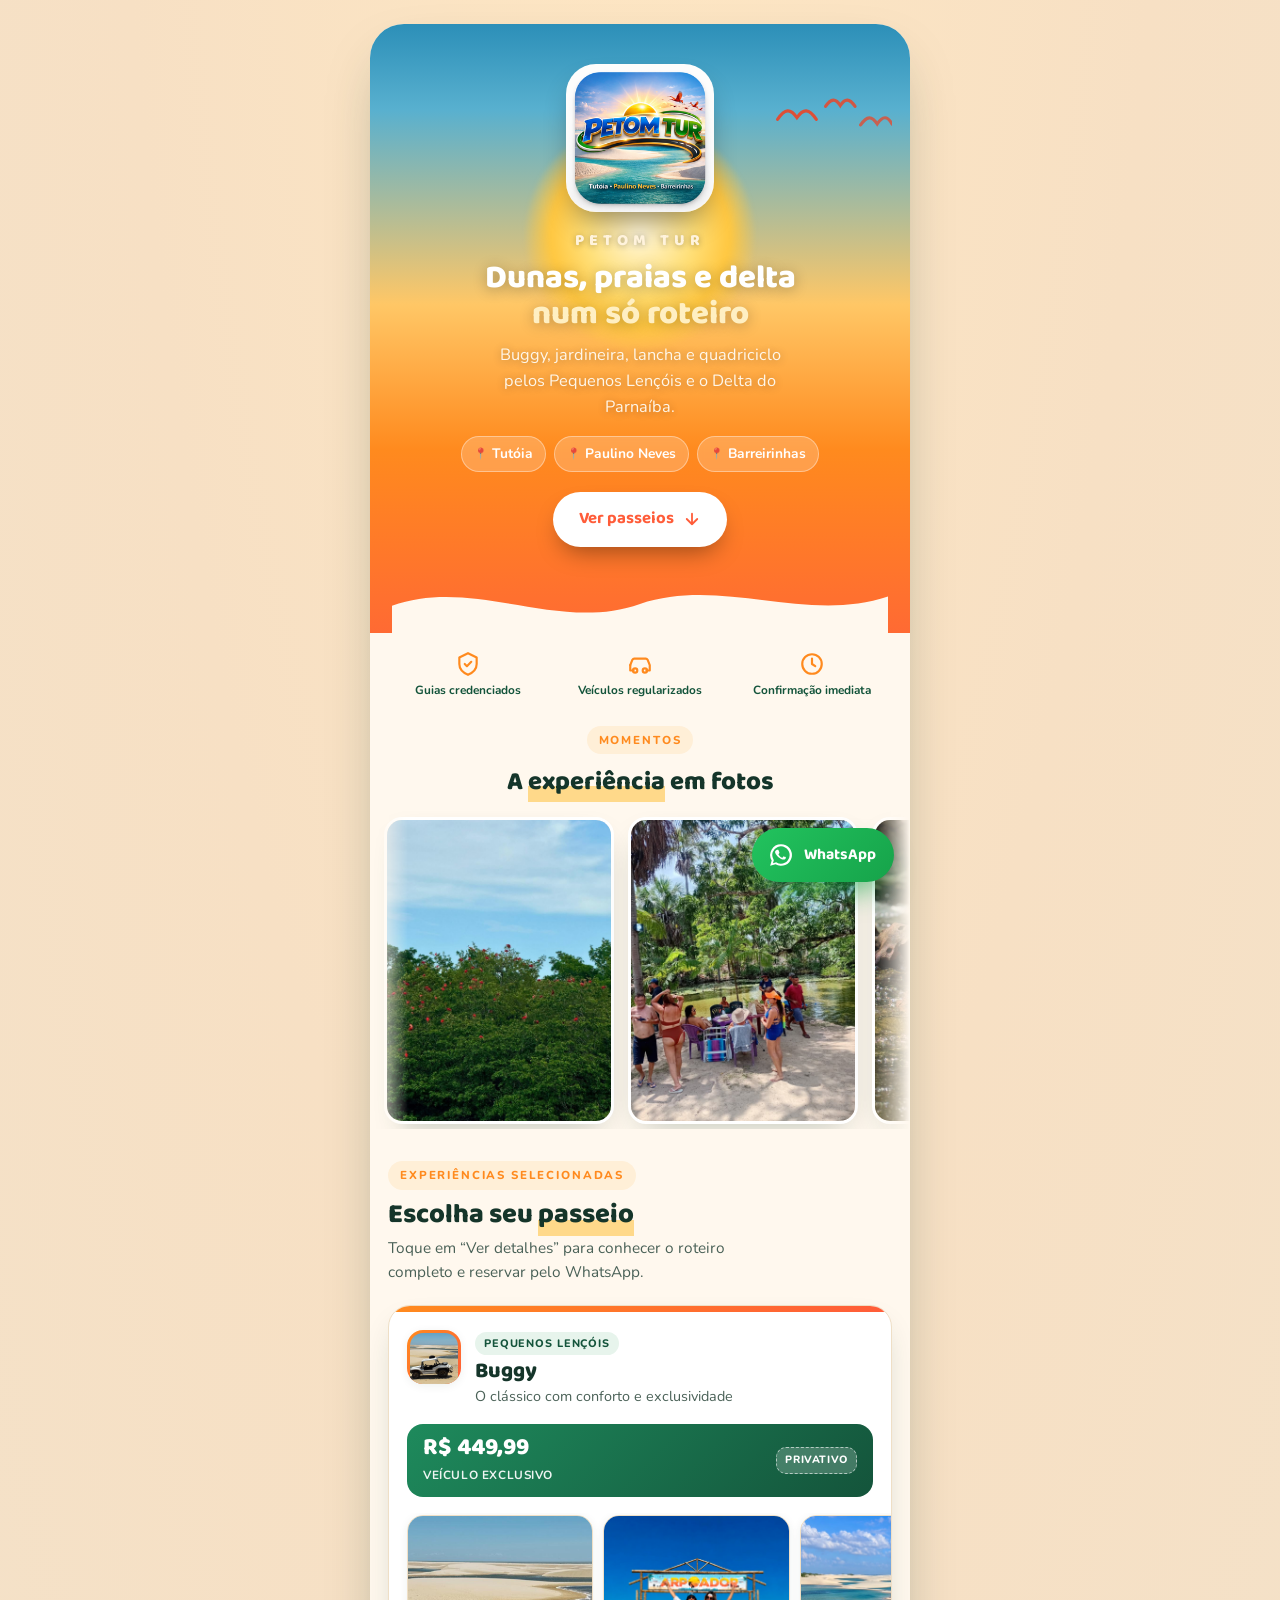
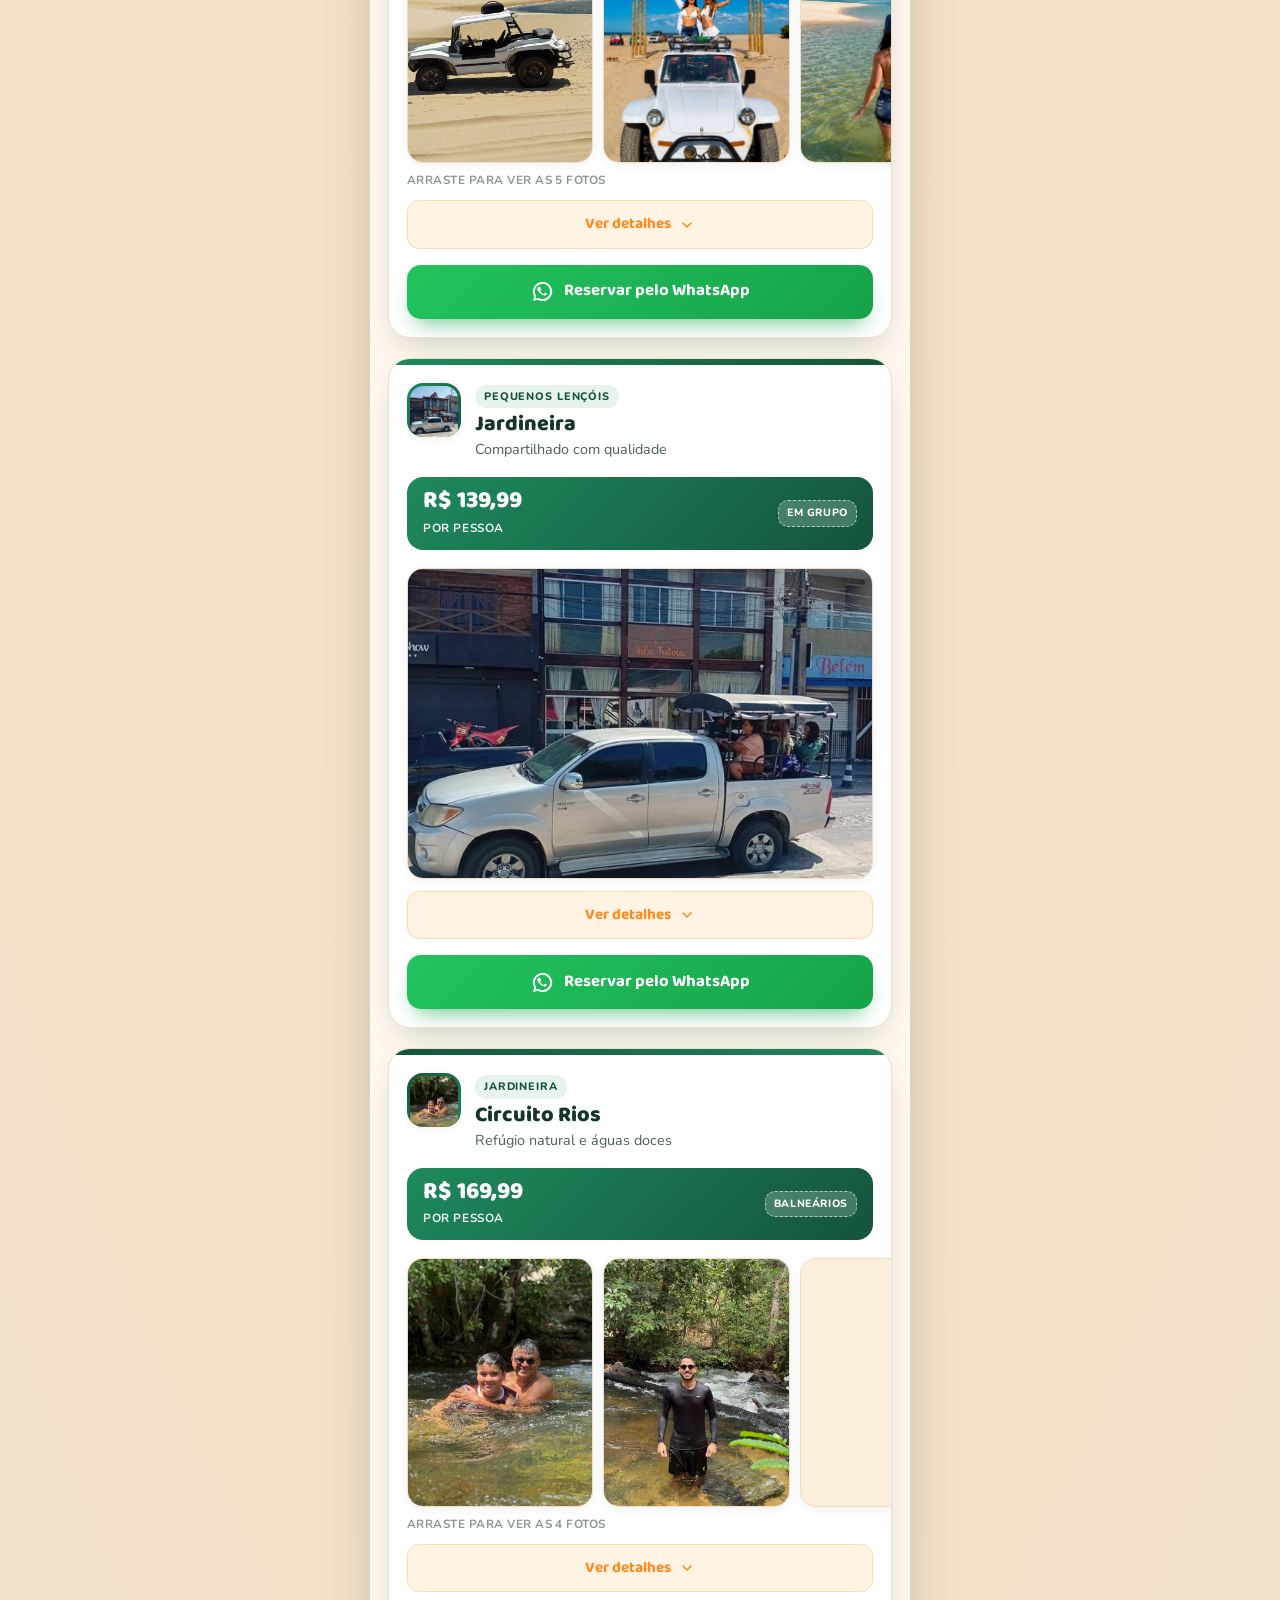
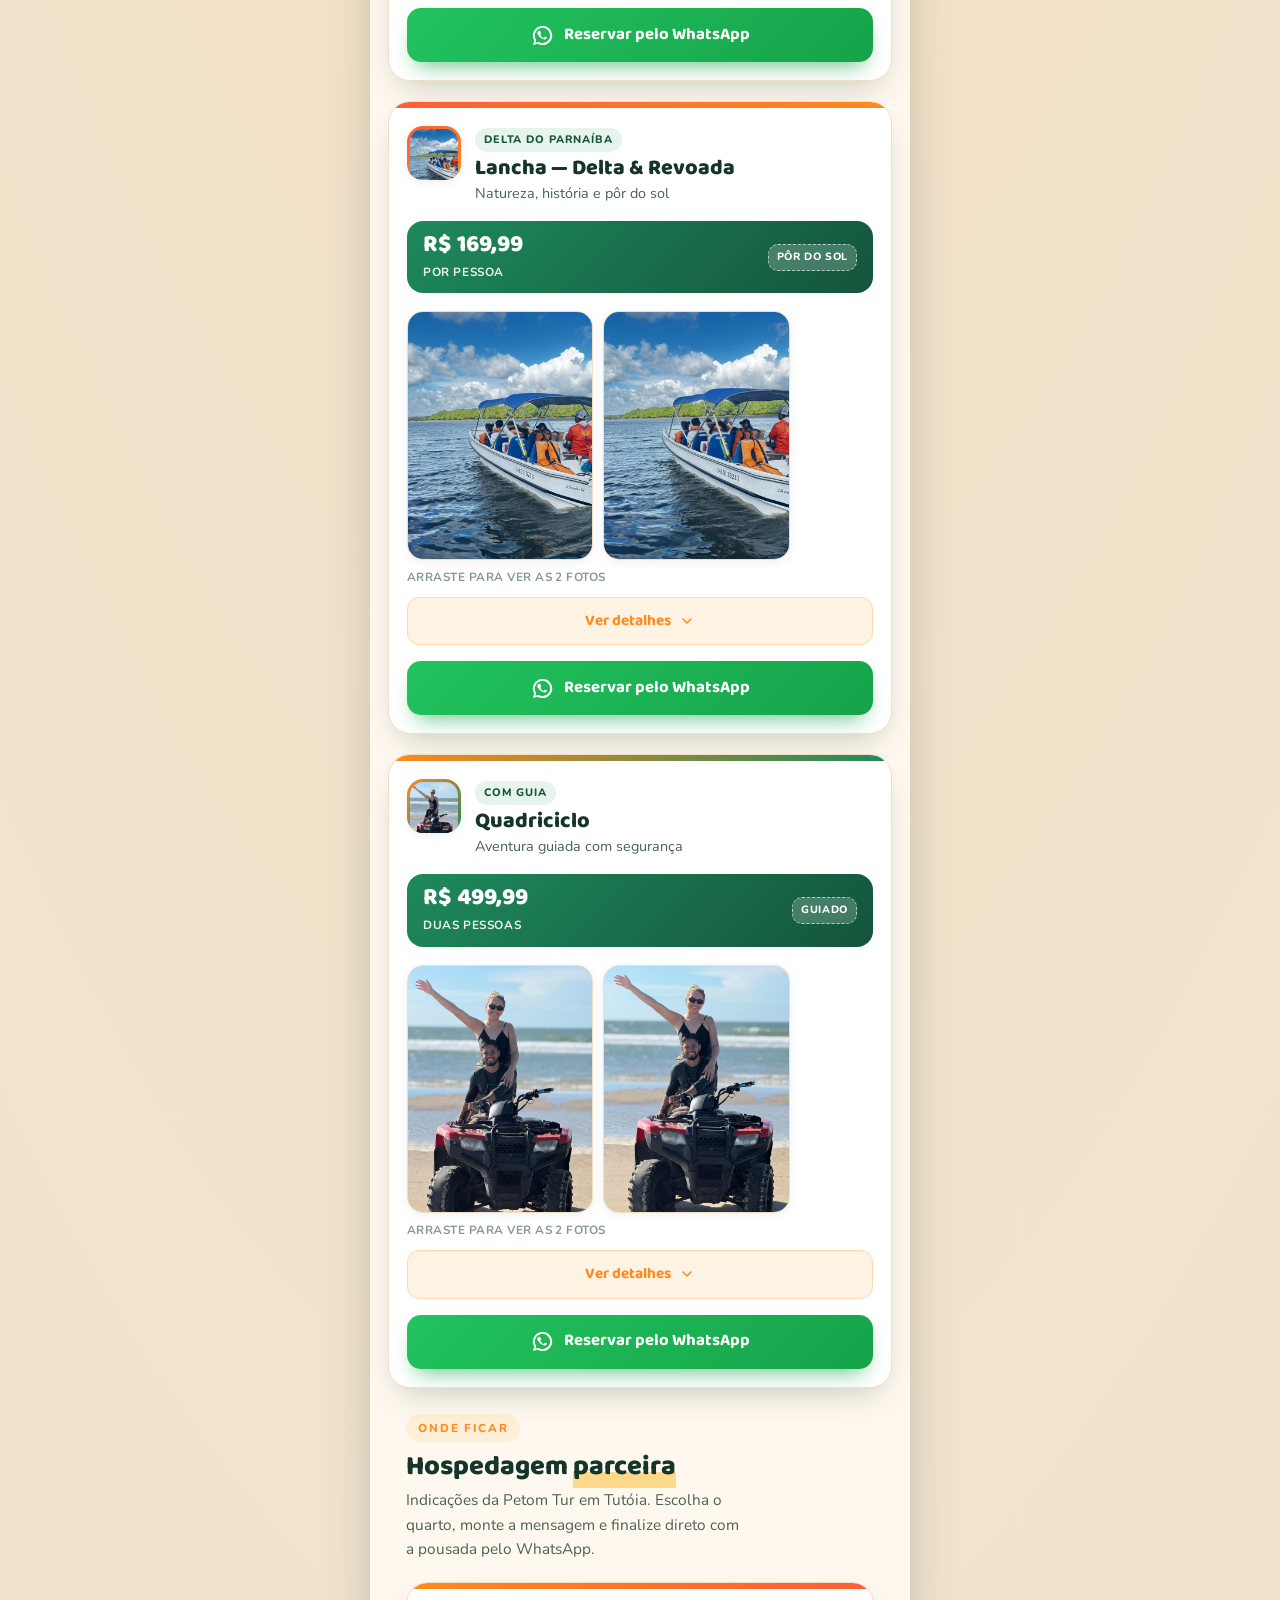
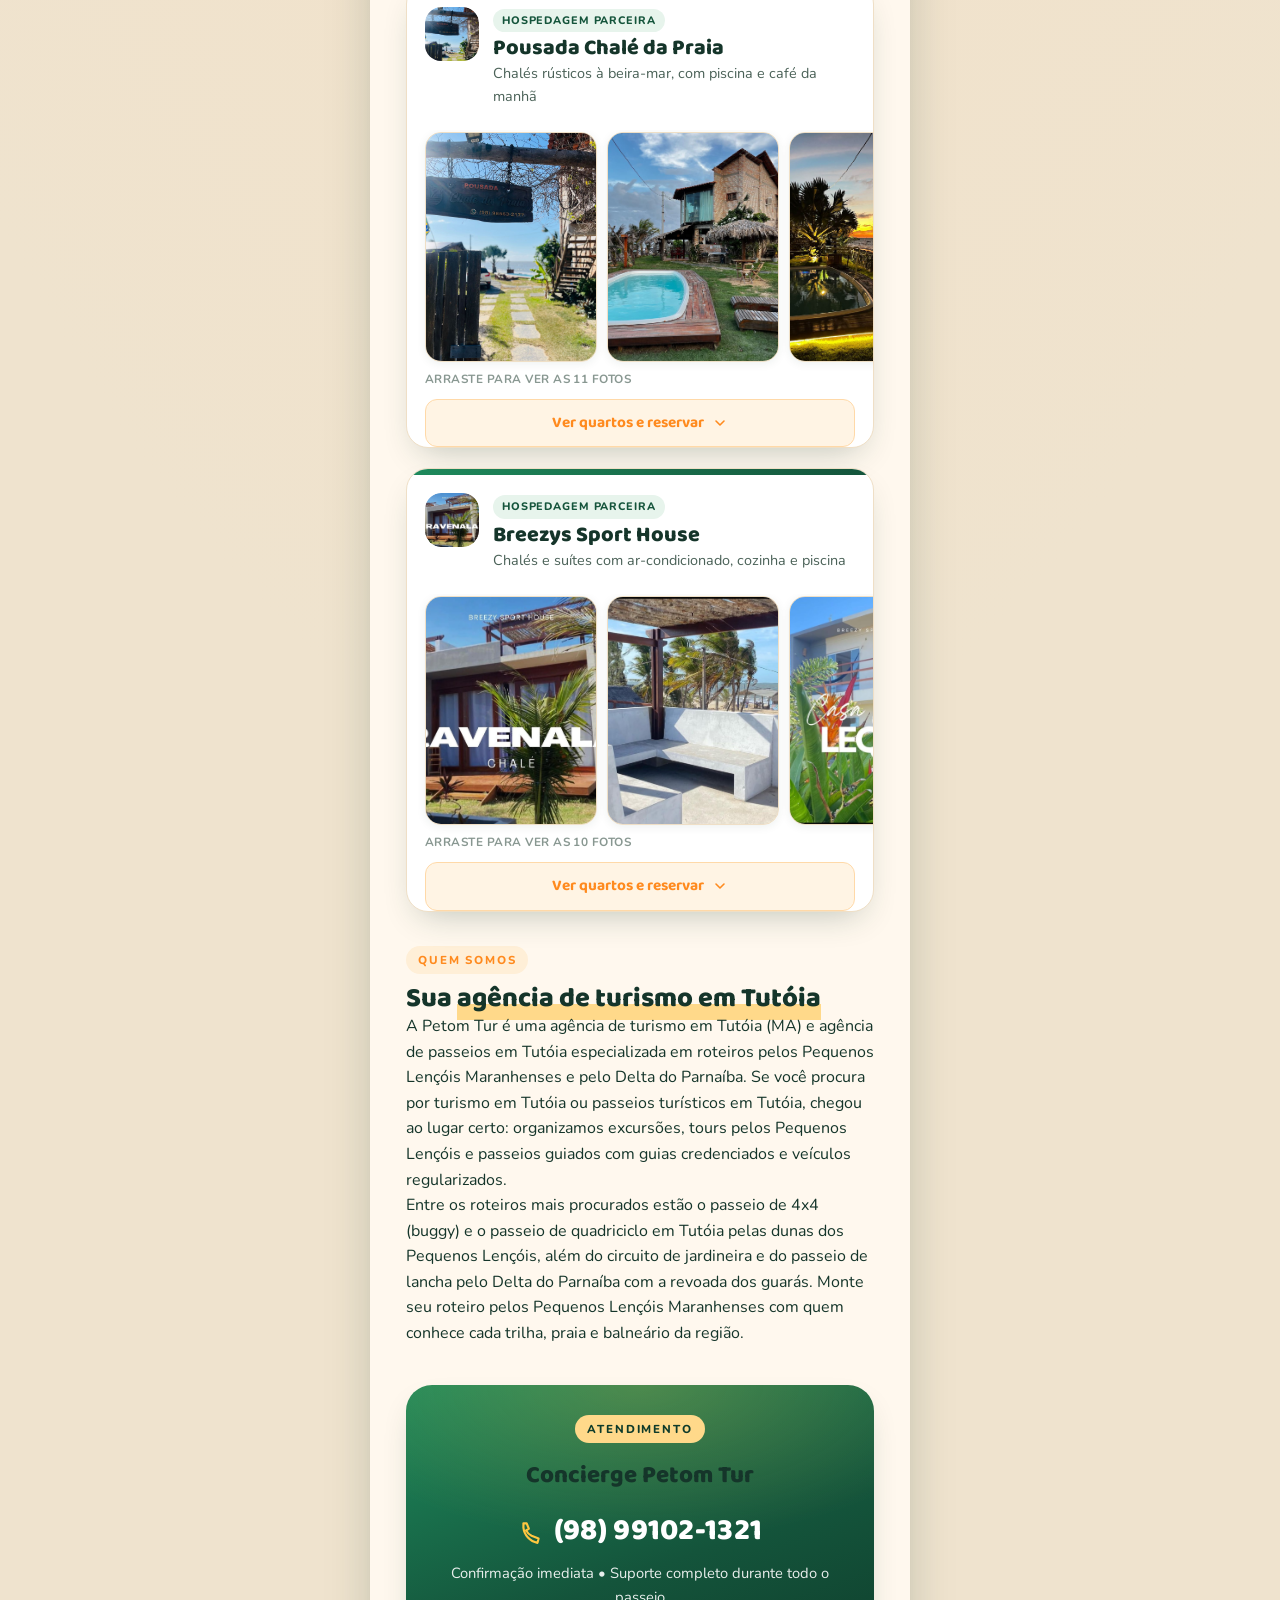
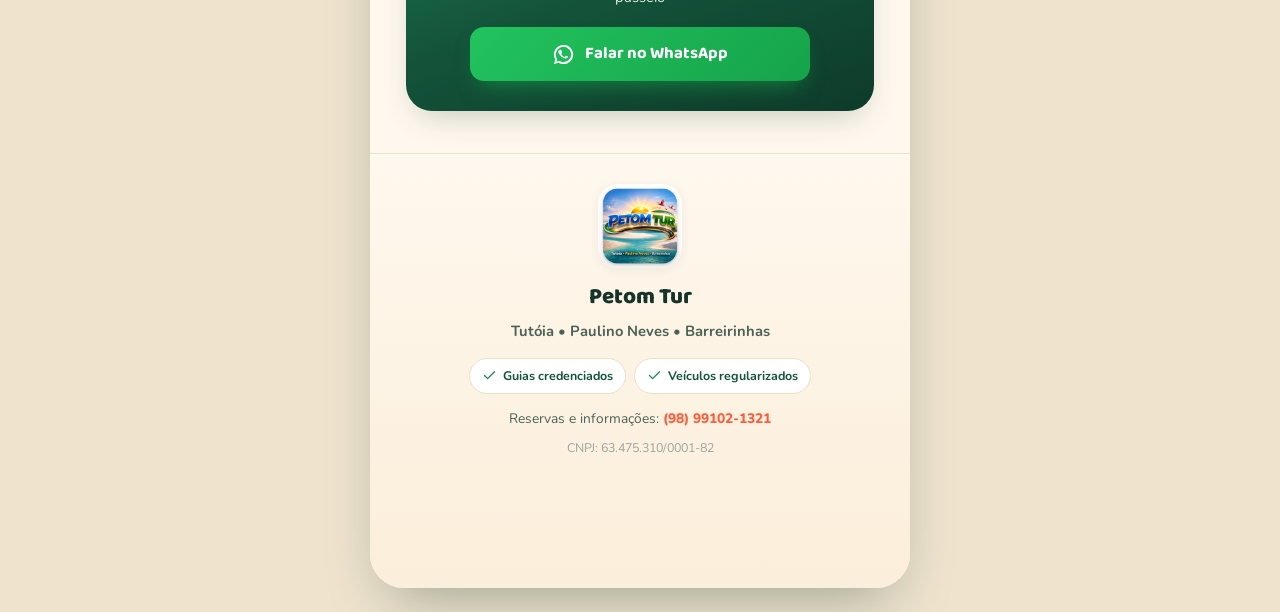
==== index.html @ b1797872 "Add files via upload" ====
<!DOCTYPE html>
<html lang="pt-BR">

<head>
    <meta charset="UTF-8">
    <meta name="viewport" content="width=device-width, initial-scale=1, viewport-fit=cover">
    <title>Petom Tur — Agência de Passeios em Tutóia MA | Pequenos Lençóis Maranhenses</title>
    <meta name="description" content="Agência de turismo em Tutóia MA: passeios e excursões de buggy (4x4), quadriciclo, jardineira e lancha pelos Pequenos Lençóis Maranhenses e Delta do Parnaíba. Guias credenciados. Reserve pelo WhatsApp.">
    <meta name="keywords" content="Passeios em Tutóia, Passeio em Tutóia MA, Turismo em Tutóia, Passeios Pequenos Lençóis, Pequenos Lençóis Maranhenses, Passeio Pequenos Lençóis Maranhenses, Tour Pequenos Lençóis, Agência de turismo Tutóia, Agência de passeios Tutóia, Passeios turísticos Tutóia, Excursão em Tutóia, Turismo nos Pequenos Lençóis, Roteiro Pequenos Lençóis, Passeio de 4x4 Tutóia, Passeio de quadriciclo Tutóia">
    <meta name="theme-color" content="#FF8A1E">
    <link rel="canonical" href="https://predrotom.vercel.app/">

    <!-- Open Graph -->
    <meta property="og:title" content="Petom Tur — Passeios e Turismo em Tutóia, Pequenos Lençóis & Delta">
    <meta property="og:description" content="Agência de passeios em Tutóia: buggy, jardineira, lancha e quadriciclo com guias credenciados. Reserve pelo WhatsApp.">
    <meta property="og:type" content="website">
    <meta property="og:url" content="https://predrotom.vercel.app/">
    <meta property="og:locale" content="pt_BR">
    <meta property="og:image" content="https://predrotom.vercel.app/petom-logo.png">
    <meta property="og:image:width" content="256">
    <meta property="og:image:height" content="256">
    <meta property="og:image:alt" content="Logotipo da Petom Tur">
    <meta property="og:site_name" content="Petom Tur">

    <!-- Twitter Card -->
    <meta name="twitter:card" content="summary">
    <meta name="twitter:title" content="Petom Tur — Passeios e Turismo em Tutóia, Pequenos Lençóis & Delta">
    <meta name="twitter:description" content="Agência de passeios em Tutóia: buggy, jardineira, lancha e quadriciclo com guias credenciados. Reserve pelo WhatsApp.">
    <meta name="twitter:image" content="https://predrotom.vercel.app/petom-logo.png">

    <link rel="icon" type="image/png" href="petom-logo.png">
    <link rel="preconnect" href="https://fonts.googleapis.com">
    <link rel="preconnect" href="https://fonts.gstatic.com" crossorigin>
    <link href="https://fonts.googleapis.com/css2?family=Baloo+2:wght@600;700;800&family=Nunito:wght@400;600;700;800&display=swap" rel="stylesheet">
    <link rel="stylesheet" href="style.css">

    <!-- SEO: dados estruturados (schema.org) -->
    <script type="application/ld+json">
    {
      "@context": "https://schema.org",
      "@type": "TravelAgency",
      "name": "Petom Tur",
      "alternateName": "Petom Tur — Agência de Turismo em Tutóia",
      "description": "Agência de turismo e passeios em Tutóia (MA), especializada em excursões e tours pelos Pequenos Lençóis Maranhenses e pelo Delta do Parnaíba: buggy (4x4), quadriciclo, jardineira e lancha.",
      "url": "https://predrotom.vercel.app/",
      "image": "https://predrotom.vercel.app/petom-logo.png",
      "telephone": "+5598991021321",
      "priceRange": "R$139,99 - R$499,99",
      "address": {
        "@type": "PostalAddress",
        "addressLocality": "Tutóia",
        "addressRegion": "MA",
        "addressCountry": "BR"
      },
      "areaServed": [
        "Tutóia",
        "Paulino Neves",
        "Barreirinhas",
        "Pequenos Lençóis Maranhenses",
        "Delta do Parnaíba"
      ],
      "makesOffer": [
        { "@type": "Offer", "name": "Passeio de Buggy (4x4) — Pequenos Lençóis", "price": "449.99", "priceCurrency": "BRL" },
        { "@type": "Offer", "name": "Passeio de Jardineira — Pequenos Lençóis", "price": "139.99", "priceCurrency": "BRL" },
        { "@type": "Offer", "name": "Circuito Rios", "price": "169.99", "priceCurrency": "BRL" },
        { "@type": "Offer", "name": "Passeio de Lancha — Delta & Revoada", "price": "169.99", "priceCurrency": "BRL" },
        { "@type": "Offer", "name": "Passeio de Quadriciclo", "price": "499.99", "priceCurrency": "BRL" }
      ]
    }
    </script>
</head>

<body>
    <div class="wrap">

        <!-- ============ HERO ============ -->
        <header class="hero">
            <div class="hero__sun" aria-hidden="true"></div>

            <!-- guarás (íbis vermelho) -->
            <svg class="hero__birds" viewBox="0 0 130 60" fill="none" stroke="#E8472B" stroke-width="3.4" stroke-linecap="round" aria-hidden="true">
      <path d="M6 34c8-12 14-12 21-2 7-10 13-10 21 2"/>
      <path d="M58 20c6-9 11-9 16-1 5-8 10-8 16 1" opacity=".92"/>
      <path d="M96 40c7-10 12-10 18-1 6-9 11-9 16 0" opacity=".82"/>
    </svg>

            <div class="hero__inner">
                <img class="logo" src="petom-logo.png" width="148" height="148" alt="Logotipo da Petom Tur com sol, dunas e lagoa dos Lençóis Maranhenses">
                <p class="hero__brand">Petom Tur</p>
                <h1>Dunas, praias e delta<br><span class="accent">num só roteiro</span></h1>
                <p class="hero__lead">Buggy, jardineira, lancha e quadriciclo pelos Pequenos Lençóis e o Delta do Parnaíba.</p>

                <p class="regions">
                    <span>Tutóia</span>
                    <span>Paulino Neves</span>
                    <span>Barreirinhas</span>
                </p>

                <a class="hero__cta" href="#passeios">
        Ver passeios
        <svg viewBox="0 0 24 24" fill="none" stroke="currentColor" stroke-width="2.4" stroke-linecap="round" stroke-linejoin="round" aria-hidden="true"><path d="M12 5v14M5 12l7 7 7-7"/></svg>
      </a>
            </div>

            <!-- silhueta de duna -->
            <svg class="hero__dune" viewBox="0 0 540 70" preserveAspectRatio="none" aria-hidden="true">
      <path d="M0 70 V40 C90 8 180 70 270 38 C360 8 450 60 540 30 V70 Z" fill="#FFF8EE"/>
    </svg>
        </header>

        <!-- ============ FAIXA DE CONFIANÇA ============ -->
        <section class="trust" aria-label="Diferenciais">
            <div class="trust__item">
                <svg viewBox="0 0 24 24" fill="none" stroke="currentColor" stroke-width="2" stroke-linecap="round" stroke-linejoin="round" aria-hidden="true"><path d="M12 2l8 4v6c0 5-3.5 8-8 10-4.5-2-8-5-8-10V6z"/><path d="M9 12l2 2 4-4"/></svg> Guias
                credenciados
            </div>
            <div class="trust__item">
                <svg viewBox="0 0 24 24" fill="none" stroke="currentColor" stroke-width="2" stroke-linecap="round" stroke-linejoin="round" aria-hidden="true"><path d="M3 13l2-5a2 2 0 0 1 2-1h10a2 2 0 0 1 2 1l2 5v5h-3"/><path d="M6 18H3v-5"/><circle cx="7.5" cy="18" r="2"/><circle cx="16.5" cy="18" r="2"/></svg>                Veículos regularizados
            </div>
            <div class="trust__item">
                <svg viewBox="0 0 24 24" fill="none" stroke="currentColor" stroke-width="2" stroke-linecap="round" stroke-linejoin="round" aria-hidden="true"><circle cx="12" cy="12" r="9"/><path d="M12 7v5l3 2"/></svg> Confirmação imediata
            </div>
        </section>

        <!-- ============ GALERIA / CARROSSEL ============ -->
        <section class="gallery" aria-label="Galeria de fotos dos passeios">
            <div class="gallery__head">
                <span class="eyebrow">Momentos </span>
                <h2>A <span class="u">experiência</span> em fotos</h2>
            </div>

            <div class="carousel" role="region" aria-label="Fotos dos passeios">
                <ul class="carousel__track">
                    <!-- ===== conjunto 1 ===== -->
                    <li class="carousel__item"><img src="fotos/IMG_0248.jpg" alt="Grupo se banhando em balneário de águas cristalinas" loading="lazy" decoding="async"></li>
                    <li class="carousel__item"><img src="fotos/IMG_0356.jpg" alt="Visitante em rio de correnteza na mata" loading="lazy" decoding="async"></li>
                    <li class="carousel__item"><img src="fotos/IMG_0358.jpg" alt="Paisagem de rio nos passeios da Petom Tur" loading="lazy" decoding="async"></li>
                    <li class="carousel__item"><img src="fotos/IMG_0360.jpg" alt="Casal relaxando nas águas da lagoa" loading="lazy" decoding="async"></li>
                    <li class="carousel__item"><img src="fotos/IMG_0366.jpg" alt="Natureza da região de Tutóia e Lençóis" loading="lazy" decoding="async"></li>
                    <li class="carousel__item"><img src="fotos/IMG_0370.jpg" alt="Cenário natural durante o passeio" loading="lazy" decoding="async"></li>
                    <li class="carousel__item"><img src="fotos/IMG_0372.jpg" alt="Vista do roteiro pelo Delta e dunas" loading="lazy" decoding="async"></li>
                    <li class="carousel__item"><img src="fotos/IMG_0774.jpg" alt="Buggy 4x4 nas dunas durante passeio da Petom Tur em Tutóia" loading="lazy" decoding="async"></li>
                    <li class="carousel__item"><img src="fotos/buggy-02.jpg" alt="Visitantes em pé sobre o buggy no pórtico da Vila do Arpoador" loading="lazy" decoding="async"></li>
                    <li class="carousel__item"><img src="fotos/buggy-03.jpg" alt="Visitante sentada sobre o teto do buggy às margens de uma lagoa cristalina" loading="lazy" decoding="async"></li>
                    <li class="carousel__item"><img src="fotos/buggy-04.jpg" alt="Visitante nas dunas dos Pequenos Lençóis durante o passeio de buggy" loading="lazy" decoding="async"></li>
                    <li class="carousel__item"><img src="fotos/buggy-05.jpg" alt="Visitante entrando nas águas cristalinas de uma lagoa entre as dunas" loading="lazy" decoding="async"></li>

                    <!-- ===== conjunto 2 (cópia para rolagem infinita) ===== -->
                    <li class="carousel__item" aria-hidden="true"><img src="fotos/IMG_0248.jpg" alt="" loading="lazy" decoding="async"></li>
                    <li class="carousel__item" aria-hidden="true"><img src="fotos/IMG_0356.jpg" alt="" loading="lazy" decoding="async"></li>
                    <li class="carousel__item" aria-hidden="true"><img src="fotos/IMG_0358.jpg" alt="" loading="lazy" decoding="async"></li>
                    <li class="carousel__item" aria-hidden="true"><img src="fotos/IMG_0360.jpg" alt="" loading="lazy" decoding="async"></li>
                    <li class="carousel__item" aria-hidden="true"><img src="fotos/IMG_0366.jpg" alt="" loading="lazy" decoding="async"></li>
                    <li class="carousel__item" aria-hidden="true"><img src="fotos/IMG_0370.jpg" alt="" loading="lazy" decoding="async"></li>
                    <li class="carousel__item" aria-hidden="true"><img src="fotos/IMG_0372.jpg" alt="" loading="lazy" decoding="async"></li>
                    <li class="carousel__item" aria-hidden="true"><img src="fotos/IMG_0774.jpg" alt="" loading="lazy" decoding="async"></li>
                    <li class="carousel__item" aria-hidden="true"><img src="fotos/buggy-02.jpg" alt="" loading="lazy" decoding="async"></li>
                    <li class="carousel__item" aria-hidden="true"><img src="fotos/buggy-03.jpg" alt="" loading="lazy" decoding="async"></li>
                    <li class="carousel__item" aria-hidden="true"><img src="fotos/buggy-04.jpg" alt="" loading="lazy" decoding="async"></li>
                    <li class="carousel__item" aria-hidden="true"><img src="fotos/buggy-05.jpg" alt="" loading="lazy" decoding="async"></li>
                </ul>
            </div>
        </section>

        <!-- ============ PASSEIOS ============ -->
        <main class="section" id="passeios">
            <span class="eyebrow">Experiências selecionadas</span>
            <h2>Escolha seu <span class="u">passeio</span></h2>
            <p class="section__sub">Toque em “Ver detalhes” para conhecer o roteiro completo e reservar pelo WhatsApp.</p>

            <div class="tours">

                <!-- ===== 1. BUGGY ===== -->
                <article class="tour" id="buggy">
                    <div class="tour__stripe" style="background:linear-gradient(90deg,var(--sun),var(--coral))"></div>
                    <div class="tour__top">
                        <span class="tour__icon tour__icon--photo" style="background:linear-gradient(135deg,var(--sun),var(--coral))" aria-hidden="true"><img src="fotos/buggy-01.jpg" alt="" width="112" height="112" loading="lazy" decoding="async"></span>
                        <div class="tour__head">
                            <span class="tour__tag">Pequenos Lençóis</span>
                            <h3>Buggy</h3>
                            <p class="tour__sub">O clássico com conforto e exclusividade</p>
                        </div>
                    </div>

                    <div class="tour__price">
                        <div><span class="price">R$ 449,99</span><span class="unit">veículo exclusivo</span></div>
                        <span class="stamp">Privativo</span>
                    </div>

                    <div class="tour__gal" role="group" aria-label="Fotos do passeio Buggy">
                        <figure class="shot"><img src="fotos/buggy-01.jpg" alt="Buggy branco parado no alto das dunas dos Pequenos Lençóis, com lagoas e o mar ao fundo" width="630" height="840" loading="lazy" decoding="async"></figure>
                        <figure class="shot"><img src="fotos/buggy-02.jpg" alt="Visitantes em pé sobre o buggy no pórtico da Vila do Arpoador, com outros buggys ao fundo" width="748" height="1280" loading="lazy" decoding="async"></figure>
                        <figure class="shot"><img src="fotos/buggy-03.jpg" alt="Visitante sentada sobre o teto do buggy às margens de uma lagoa cristalina" width="995" height="1280" loading="lazy" decoding="async"></figure>
                        <figure class="shot"><img src="fotos/buggy-04.jpg" alt="Visitante nas dunas dos Pequenos Lençóis com lagoas e coqueiros ao fundo" width="995" height="1280" loading="lazy" decoding="async"></figure>
                        <figure class="shot"><img src="fotos/buggy-05.jpg" alt="Visitante entrando nas águas cristalinas de uma lagoa entre as dunas" width="748" height="1280" loading="lazy" decoding="async"></figure>
                    </div>
                        <p class="gal-hint">Arraste para ver as 5 fotos</p>

                    <details class="tour__details">
                        <summary>
                            <span class="lbl-closed">Ver detalhes</span><span class="lbl-open">Ocultar detalhes</span>
                            <svg class="chev" viewBox="0 0 24 24" fill="none" stroke="currentColor" stroke-width="2.4" stroke-linecap="round" stroke-linejoin="round" aria-hidden="true"><path d="M6 9l6 6 6-6"/></svg>
                        </summary>
                        <dl class="specs">
                            <div class="spec"><span class="spec__ico"><svg viewBox="0 0 24 24" fill="none" stroke="currentColor" stroke-width="2" stroke-linecap="round" stroke-linejoin="round"><path d="M12 21s7-6.5 7-12a7 7 0 1 0-14 0c0 5.5 7 12 7 12z"/><circle cx="12" cy="9" r="2.4"/></svg></span>
                                <div><dt>Trajeto</dt>
                                    <dd>Saída privativa de Tutóia, com percurso costeiro até a Praia dos Félix e as dunas dos Pequenos Lençóis.</dd>
                                </div>
                            </div>
                            <div class="spec"><span class="spec__ico"><svg viewBox="0 0 24 24" fill="none" stroke="currentColor" stroke-width="2" stroke-linecap="round" stroke-linejoin="round"><path d="M3 7l4 13h10l4-13"/><path d="M3 7l9-4 9 4-9 4-9-4z"/></svg></span>
                                <div><dt>Paradas</dt>
                                    <dd>Dunas para fotos panorâmicas, Vila do Arpoador, Praia do Amor, coqueirais e Mirante do Maceió.</dd>
                                </div>
                            </div>
                            <div class="spec"><span class="spec__ico"><svg viewBox="0 0 24 24" fill="none" stroke="currentColor" stroke-width="2" stroke-linecap="round" stroke-linejoin="round"><circle cx="12" cy="12" r="9"/><path d="M12 7v5l3 2"/></svg></span>
                                <div><dt>Horários</dt>
                                    <dd>Manhã: 09h00–13h30 • Tarde: 14h30–18h30.</dd>
                                </div>
                            </div>
                            <div class="spec"><span class="spec__ico"><svg viewBox="0 0 24 24" fill="none" stroke="currentColor" stroke-width="2" stroke-linecap="round" stroke-linejoin="round"><path d="M5 9h14l-1 11H6z"/><path d="M9 9V6a3 3 0 0 1 6 0v3"/></svg></span>
                                <div><dt>Serviços incluídos</dt>
                                    <dd>Boombox, cooler térmico, três águas e saco de gelo.</dd>
                                </div>
                            </div>
                            <div class="spec"><span class="spec__ico"><svg viewBox="0 0 24 24" fill="none" stroke="currentColor" stroke-width="2" stroke-linecap="round" stroke-linejoin="round"><circle cx="12" cy="12" r="4"/><path d="M12 2v3M12 19v3M2 12h3M19 12h3M5 5l2 2M17 17l2 2M19 5l-2 2M7 17l-2 2"/></svg></span>
                                <div><dt>Recomendações</dt>
                                    <dd>Protetor solar, óculos, vestimenta leve e câmera.</dd>
                                </div>
                            </div>
                        </dl>
                    </details>

                    <a class="btn-wa" href="https://wa.me/5598991021321?text=Ol%C3%A1%2C%20Petom%20Tur%21%20Tenho%20interesse%20no%20passeio%20%2ABuggy%20%E2%80%93%20Pequenos%20Len%C3%A7%C3%B3is%2A%20%E2%80%94%20R%24%20449%2C99%20%28ve%C3%ADculo%20exclusivo%29.%20Pode%20me%20passar%20disponibilidade%20e%20confirmar%20minha%20reserva%3F"
                        target="_blank" rel="noopener" aria-label="Reservar o passeio de Buggy pelo WhatsApp">
                        <svg viewBox="0 0 24 24" fill="currentColor" aria-hidden="true"><path d="M12 2a10 10 0 0 0-8.6 15.1L2 22l5-1.4A10 10 0 1 0 12 2zm0 18a8 8 0 0 1-4.1-1.1l-.3-.2-3 .8.8-2.9-.2-.3A8 8 0 1 1 12 20zm4.6-5.9c-.3-.1-1.5-.7-1.7-.8s-.4-.1-.6.1-.7.8-.8 1-.3.2-.5.1a6.6 6.6 0 0 1-1.9-1.2 7.3 7.3 0 0 1-1.4-1.7c-.1-.3 0-.4.1-.5l.4-.5c.1-.2.2-.3.3-.5s0-.4 0-.5-.6-1.5-.8-2-.4-.5-.6-.5h-.5a1 1 0 0 0-.7.3A2.8 2.8 0 0 0 6.5 9c0 1.2.9 2.4 1 2.6s1.7 2.7 4.2 3.8c2.1.9 2.5.7 3 .7s1.5-.6 1.7-1.2.2-1.1.1-1.2-.3-.2-.6-.4z"/></svg>                        Reservar pelo WhatsApp
                    </a>
                </article>

                <!-- ===== 2. JARDINEIRA ===== -->
                <article class="tour" id="jardineira">
                    <div class="tour__stripe" style="background:linear-gradient(90deg,var(--green),var(--green-deep))"></div>
                    <div class="tour__top">
                        <span class="tour__icon tour__icon--photo" style="background:linear-gradient(135deg,var(--green),var(--green-deep))" aria-hidden="true"><img src="fotos/jardineira-01.jpg" alt="" width="112" height="112" loading="lazy" decoding="async"></span>
                        <div class="tour__head">
                            <span class="tour__tag">Pequenos Lençóis</span>
                            <h3>Jardineira</h3>
                            <p class="tour__sub">Compartilhado com qualidade</p>
                        </div>
                    </div>

                    <div class="tour__price">
                        <div><span class="price">R$ 139,99</span><span class="unit">por pessoa</span></div>
                        <span class="stamp">Em grupo</span>
                    </div>

                    <div class="tour__gal tour__gal--uma" role="group" aria-label="Fotos do passeio Jardineira">
                        <figure class="shot"><img src="fotos/jardineira-01.jpg" alt="Jardineira 4x4 com passageiros a bordo, saindo do centro de Tutóia" width="630" height="840" loading="lazy" decoding="async"></figure>
                    </div>

                    <details class="tour__details">
                        <summary>
                            <span class="lbl-closed">Ver detalhes</span><span class="lbl-open">Ocultar detalhes</span>
                            <svg class="chev" viewBox="0 0 24 24" fill="none" stroke="currentColor" stroke-width="2.4" stroke-linecap="round" stroke-linejoin="round" aria-hidden="true"><path d="M6 9l6 6 6-6"/></svg>
                        </summary>
                        <dl class="specs">
                            <div class="spec"><span class="spec__ico"><svg viewBox="0 0 24 24" fill="none" stroke="currentColor" stroke-width="2" stroke-linecap="round" stroke-linejoin="round"><path d="M12 21s7-6.5 7-12a7 7 0 1 0-14 0c0 5.5 7 12 7 12z"/><circle cx="12" cy="9" r="2.4"/></svg></span>
                                <div><dt>Trajeto</dt>
                                    <dd>Saída conforme formação de grupo, seguindo por praias e trilhas até os principais pontos.</dd>
                                </div>
                            </div>
                            <div class="spec"><span class="spec__ico"><svg viewBox="0 0 24 24" fill="none" stroke="currentColor" stroke-width="2" stroke-linecap="round" stroke-linejoin="round"><path d="M3 7l4 13h10l4-13"/><path d="M3 7l9-4 9 4-9 4-9-4z"/></svg></span>
                                <div><dt>Paradas</dt>
                                    <dd>Dunas, Vila do Arpoador, Praia do Amor e Mirante do Maceió.</dd>
                                </div>
                            </div>
                            <div class="spec"><span class="spec__ico"><svg viewBox="0 0 24 24" fill="none" stroke="currentColor" stroke-width="2" stroke-linecap="round" stroke-linejoin="round"><circle cx="12" cy="12" r="4"/><path d="M12 2v3M12 19v3M2 12h3M19 12h3M5 5l2 2M17 17l2 2M19 5l-2 2M7 17l-2 2"/></svg></span>
                                <div><dt>Recomendações</dt>
                                    <dd>Chegar com antecedência, levar água e protetor solar.</dd>
                                </div>
                            </div>
                        </dl>
                    </details>

                    <a class="btn-wa" href="https://wa.me/5598991021321?text=Ol%C3%A1%2C%20Petom%20Tur%21%20Tenho%20interesse%20no%20passeio%20%2AJardineira%20%E2%80%93%20Pequenos%20Len%C3%A7%C3%B3is%2A%20%E2%80%94%20R%24%20139%2C99%20%28por%20pessoa%29.%20Pode%20me%20passar%20disponibilidade%20e%20confirmar%20minha%20reserva%3F"
                        target="_blank" rel="noopener" aria-label="Reservar o passeio de Jardineira pelo WhatsApp">
                        <svg viewBox="0 0 24 24" fill="currentColor" aria-hidden="true"><path d="M12 2a10 10 0 0 0-8.6 15.1L2 22l5-1.4A10 10 0 1 0 12 2zm0 18a8 8 0 0 1-4.1-1.1l-.3-.2-3 .8.8-2.9-.2-.3A8 8 0 1 1 12 20zm4.6-5.9c-.3-.1-1.5-.7-1.7-.8s-.4-.1-.6.1-.7.8-.8 1-.3.2-.5.1a6.6 6.6 0 0 1-1.9-1.2 7.3 7.3 0 0 1-1.4-1.7c-.1-.3 0-.4.1-.5l.4-.5c.1-.2.2-.3.3-.5s0-.4 0-.5-.6-1.5-.8-2-.4-.5-.6-.5h-.5a1 1 0 0 0-.7.3A2.8 2.8 0 0 0 6.5 9c0 1.2.9 2.4 1 2.6s1.7 2.7 4.2 3.8c2.1.9 2.5.7 3 .7s1.5-.6 1.7-1.2.2-1.1.1-1.2-.3-.2-.6-.4z"/></svg>                        Reservar pelo WhatsApp
                    </a>
                </article>

                <!-- ===== 3. CIRCUITO RIOS ===== -->
                <article class="tour" id="circuito-rios">
                    <div class="tour__stripe" style="background:linear-gradient(90deg,var(--green-deep),var(--green))"></div>
                    <div class="tour__top">
                        <span class="tour__icon tour__icon--photo" style="background:linear-gradient(135deg,var(--green-deep),var(--green))" aria-hidden="true"><img src="fotos/rios-01.jpg" alt="" width="112" height="112" loading="lazy" decoding="async"></span>
                        <div class="tour__head">
                            <span class="tour__tag">Jardineira</span>
                            <h3>Circuito Rios</h3>
                            <p class="tour__sub">Refúgio natural e águas doces</p>
                        </div>
                    </div>

                    <div class="tour__price">
                        <div><span class="price">R$ 169,99</span><span class="unit">por pessoa</span></div>
                        <span class="stamp">Balneários</span>
                    </div>

                    <div class="tour__gal" role="group" aria-label="Fotos do passeio Circuito Rios">
                        <figure class="shot"><img src="fotos/rios-01.jpg" alt="Pai e filho tomando banho na correnteza de um rio de água doce" width="630" height="840" loading="lazy" decoding="async"></figure>
                        <figure class="shot"><img src="fotos/rios-02.jpg" alt="Visitante em pé nas águas rasas do rio, cercado pela mata" width="630" height="840" loading="lazy" decoding="async"></figure>
                        <figure class="shot"><img src="fotos/rios-03.jpg" alt="Casal boiando na lagoa de águas cristalinas do circuito" width="630" height="840" loading="lazy" decoding="async"></figure>
                        <figure class="shot"><img src="fotos/rios-04.jpg" alt="Visitante sentada no cesto gigante da Lagoa da Belágua" width="630" height="840" loading="lazy" decoding="async"></figure>
                    </div>
                        <p class="gal-hint">Arraste para ver as 4 fotos</p>

                    <details class="tour__details">
                        <summary>
                            <span class="lbl-closed">Ver detalhes</span><span class="lbl-open">Ocultar detalhes</span>
                            <svg class="chev" viewBox="0 0 24 24" fill="none" stroke="currentColor" stroke-width="2.4" stroke-linecap="round" stroke-linejoin="round" aria-hidden="true"><path d="M6 9l6 6 6-6"/></svg>
                        </summary>
                        <dl class="specs">
                            <div class="spec"><span class="spec__ico"><svg viewBox="0 0 24 24" fill="none" stroke="currentColor" stroke-width="2" stroke-linecap="round" stroke-linejoin="round"><path d="M12 21s7-6.5 7-12a7 7 0 1 0-14 0c0 5.5 7 12 7 12z"/><circle cx="12" cy="9" r="2.4"/></svg></span>
                                <div><dt>Trajeto</dt>
                                    <dd>Saída às 09h30, com trechos em asfalto e estrada de chão até os balneários.</dd>
                                </div>
                            </div>
                            <div class="spec"><span class="spec__ico"><svg viewBox="0 0 24 24" fill="none" stroke="currentColor" stroke-width="2" stroke-linecap="round" stroke-linejoin="round"><path d="M3 7l4 13h10l4-13"/><path d="M3 7l9-4 9 4-9 4-9-4z"/></svg></span>
                                <div><dt>Paradas</dt>
                                    <dd>Rio Santa Rosa, Balneário São Bento e Balneário Sarapó.</dd>
                                </div>
                            </div>
                            <div class="spec"><span class="spec__ico"><svg viewBox="0 0 24 24" fill="none" stroke="currentColor" stroke-width="2" stroke-linecap="round" stroke-linejoin="round"><path d="M3 12h13l-3-3M16 12l-3 3"/><path d="M19 5v14"/></svg></span>
                                <div><dt>Retorno</dt>
                                    <dd>Por volta de 14h30.</dd>
                                </div>
                            </div>
                            <div class="spec"><span class="spec__ico"><svg viewBox="0 0 24 24" fill="none" stroke="currentColor" stroke-width="2" stroke-linecap="round" stroke-linejoin="round"><circle cx="12" cy="12" r="4"/><path d="M12 2v3M12 19v3M2 12h3M19 12h3M5 5l2 2M17 17l2 2M19 5l-2 2M7 17l-2 2"/></svg></span>
                                <div><dt>Recomendações</dt>
                                    <dd>Toalha, troca de roupa, repelente. Almoço não incluso.</dd>
                                </div>
                            </div>
                        </dl>
                    </details>

                    <a class="btn-wa" href="https://wa.me/5598991021321?text=Ol%C3%A1%2C%20Petom%20Tur%21%20Tenho%20interesse%20no%20passeio%20%2ACircuito%20Rios%20%E2%80%93%20Jardineira%2A%20%E2%80%94%20R%24%20169%2C99%20%28por%20pessoa%29.%20Pode%20me%20passar%20disponibilidade%20e%20confirmar%20minha%20reserva%3F"
                        target="_blank" rel="noopener" aria-label="Reservar o Circuito Rios pelo WhatsApp">
                        <svg viewBox="0 0 24 24" fill="currentColor" aria-hidden="true"><path d="M12 2a10 10 0 0 0-8.6 15.1L2 22l5-1.4A10 10 0 1 0 12 2zm0 18a8 8 0 0 1-4.1-1.1l-.3-.2-3 .8.8-2.9-.2-.3A8 8 0 1 1 12 20zm4.6-5.9c-.3-.1-1.5-.7-1.7-.8s-.4-.1-.6.1-.7.8-.8 1-.3.2-.5.1a6.6 6.6 0 0 1-1.9-1.2 7.3 7.3 0 0 1-1.4-1.7c-.1-.3 0-.4.1-.5l.4-.5c.1-.2.2-.3.3-.5s0-.4 0-.5-.6-1.5-.8-2-.4-.5-.6-.5h-.5a1 1 0 0 0-.7.3A2.8 2.8 0 0 0 6.5 9c0 1.2.9 2.4 1 2.6s1.7 2.7 4.2 3.8c2.1.9 2.5.7 3 .7s1.5-.6 1.7-1.2.2-1.1.1-1.2-.3-.2-.6-.4z"/></svg>                        Reservar pelo WhatsApp
                    </a>
                </article>

                <!-- ===== 4. LANCHA ===== -->
                <article class="tour" id="lancha">
                    <div class="tour__stripe" style="background:linear-gradient(90deg,var(--coral),var(--sun))"></div>
                    <div class="tour__top">
                        <span class="tour__icon tour__icon--photo" style="background:linear-gradient(135deg,var(--coral),var(--sun))" aria-hidden="true"><img src="fotos/lancha-01.jpg" alt="" width="112" height="112" loading="lazy" decoding="async"></span>
                        <div class="tour__head">
                            <span class="tour__tag">Delta do Parnaíba</span>
                            <h3>Lancha — Delta &amp; Revoada</h3>
                            <p class="tour__sub">Natureza, história e pôr do sol</p>
                        </div>
                    </div>

                    <div class="tour__price">
                        <div><span class="price">R$ 169,99</span><span class="unit">por pessoa</span></div>
                        <span class="stamp">Pôr do sol</span>
                    </div>

                    <div class="tour__gal" role="group" aria-label="Fotos do passeio Lancha — Delta e Revoada">
                        <figure class="shot"><img src="fotos/lancha-01.jpg" alt="Lancha com toldo azul navegando pelos igarapés do Delta do Parnaíba" width="630" height="840" loading="lazy" decoding="async"></figure>
                        <figure class="shot"><img src="fotos/lancha-02.jpg" alt="Grupo a bordo da lancha durante o passeio de revoada dos guarás" width="630" height="840" loading="lazy" decoding="async"></figure>
                    </div>
                        <p class="gal-hint">Arraste para ver as 2 fotos</p>

                    <details class="tour__details">
                        <summary>
                            <span class="lbl-closed">Ver detalhes</span><span class="lbl-open">Ocultar detalhes</span>
                            <svg class="chev" viewBox="0 0 24 24" fill="none" stroke="currentColor" stroke-width="2.4" stroke-linecap="round" stroke-linejoin="round" aria-hidden="true"><path d="M6 9l6 6 6-6"/></svg>
                        </summary>
                        <dl class="specs">
                            <div class="spec"><span class="spec__ico"><svg viewBox="0 0 24 24" fill="none" stroke="currentColor" stroke-width="2" stroke-linecap="round" stroke-linejoin="round"><path d="M12 21s7-6.5 7-12a7 7 0 1 0-14 0c0 5.5 7 12 7 12z"/><circle cx="12" cy="9" r="2.4"/></svg></span>
                                <div><dt>Trajeto</dt>
                                    <dd>Embarque às 14h no píer de Tutóia e navegação pelos canais do Delta.</dd>
                                </div>
                            </div>
                            <div class="spec"><span class="spec__ico"><svg viewBox="0 0 24 24" fill="none" stroke="currentColor" stroke-width="2" stroke-linecap="round" stroke-linejoin="round"><path d="M3 7l4 13h10l4-13"/><path d="M3 7l9-4 9 4-9 4-9-4z"/></svg></span>
                                <div><dt>Paradas</dt>
                                    <dd>Navio Aline Ramos, Praia/Baía da Melancia, igarapés, cemitério de navios e Ilha da Caeira.</dd>
                                </div>
                            </div>
                            <div class="spec"><span class="spec__ico"><svg viewBox="0 0 24 24" fill="none" stroke="currentColor" stroke-width="2" stroke-linecap="round" stroke-linejoin="round"><path d="M3 12h13l-3-3M16 12l-3 3"/><path d="M19 5v14"/></svg></span>
                                <div><dt>Retorno</dt>
                                    <dd>Aproximadamente às 18h30, com traslado incluso.</dd>
                                </div>
                            </div>
                            <div class="spec"><span class="spec__ico"><svg viewBox="0 0 24 24" fill="none" stroke="currentColor" stroke-width="2" stroke-linecap="round" stroke-linejoin="round"><circle cx="12" cy="12" r="4"/><path d="M12 2v3M12 19v3M2 12h3M19 12h3M5 5l2 2M17 17l2 2M19 5l-2 2M7 17l-2 2"/></svg></span>
                                <div><dt>Recomendações</dt>
                                    <dd>Capa para celular, protetor solar. A revoada depende de condições naturais.</dd>
                                </div>
                            </div>
                        </dl>
                    </details>

                    <a class="btn-wa" href="https://wa.me/5598991021321?text=Ol%C3%A1%2C%20Petom%20Tur%21%20Tenho%20interesse%20no%20passeio%20%2ALancha%20%E2%80%93%20Delta%20%26%20Revoada%2A%20%E2%80%94%20R%24%20169%2C99%20%28por%20pessoa%29.%20Pode%20me%20passar%20disponibilidade%20e%20confirmar%20minha%20reserva%3F"
                        target="_blank" rel="noopener" aria-label="Reservar o passeio de Lancha pelo WhatsApp">
                        <svg viewBox="0 0 24 24" fill="currentColor" aria-hidden="true"><path d="M12 2a10 10 0 0 0-8.6 15.1L2 22l5-1.4A10 10 0 1 0 12 2zm0 18a8 8 0 0 1-4.1-1.1l-.3-.2-3 .8.8-2.9-.2-.3A8 8 0 1 1 12 20zm4.6-5.9c-.3-.1-1.5-.7-1.7-.8s-.4-.1-.6.1-.7.8-.8 1-.3.2-.5.1a6.6 6.6 0 0 1-1.9-1.2 7.3 7.3 0 0 1-1.4-1.7c-.1-.3 0-.4.1-.5l.4-.5c.1-.2.2-.3.3-.5s0-.4 0-.5-.6-1.5-.8-2-.4-.5-.6-.5h-.5a1 1 0 0 0-.7.3A2.8 2.8 0 0 0 6.5 9c0 1.2.9 2.4 1 2.6s1.7 2.7 4.2 3.8c2.1.9 2.5.7 3 .7s1.5-.6 1.7-1.2.2-1.1.1-1.2-.3-.2-.6-.4z"/></svg>                        Reservar pelo WhatsApp
                    </a>
                </article>

                <!-- ===== 5. QUADRICICLO ===== -->
                <article class="tour" id="quadriciclo">
                    <div class="tour__stripe" style="background:linear-gradient(90deg,var(--sun),var(--green))"></div>
                    <div class="tour__top">
                        <span class="tour__icon tour__icon--photo" style="background:linear-gradient(135deg,var(--sun),var(--green))" aria-hidden="true"><img src="fotos/quadriciclo-01.jpg" alt="" width="112" height="112" loading="lazy" decoding="async"></span>
                        <div class="tour__head">
                            <span class="tour__tag">Com guia</span>
                            <h3>Quadriciclo</h3>
                            <p class="tour__sub">Aventura guiada com segurança</p>
                        </div>
                    </div>

                    <div class="tour__price">
                        <div><span class="price">R$ 499,99</span><span class="unit">duas pessoas</span></div>
                        <span class="stamp">Guiado</span>
                    </div>

                    <div class="tour__gal" role="group" aria-label="Fotos do passeio Quadriciclo">
                        <figure class="shot"><img src="fotos/quadriciclo-01.jpg" alt="Casal sorrindo sobre o quadriciclo na beira do mar" width="630" height="840" loading="lazy" decoding="async"></figure>
                        <figure class="shot"><img src="fotos/quadriciclo-02.jpg" alt="Passeio de quadriciclo pela faixa de areia batida da praia" width="630" height="840" loading="lazy" decoding="async"></figure>
                    </div>
                        <p class="gal-hint">Arraste para ver as 2 fotos</p>

                    <details class="tour__details">
                        <summary>
                            <span class="lbl-closed">Ver detalhes</span><span class="lbl-open">Ocultar detalhes</span>
                            <svg class="chev" viewBox="0 0 24 24" fill="none" stroke="currentColor" stroke-width="2.4" stroke-linecap="round" stroke-linejoin="round" aria-hidden="true"><path d="M6 9l6 6 6-6"/></svg>
                        </summary>
                        <dl class="specs">
                            <div class="spec"><span class="spec__ico"><svg viewBox="0 0 24 24" fill="none" stroke="currentColor" stroke-width="2" stroke-linecap="round" stroke-linejoin="round"><path d="M12 21s7-6.5 7-12a7 7 0 1 0-14 0c0 5.5 7 12 7 12z"/><circle cx="12" cy="9" r="2.4"/></svg></span>
                                <div><dt>Trajeto</dt>
                                    <dd>Saída acompanhada por guia especializado, com percurso ajustado às condições do dia.</dd>
                                </div>
                            </div>
                            <div class="spec"><span class="spec__ico"><svg viewBox="0 0 24 24" fill="none" stroke="currentColor" stroke-width="2" stroke-linecap="round" stroke-linejoin="round"><path d="M3 7l4 13h10l4-13"/><path d="M3 7l9-4 9 4-9 4-9-4z"/></svg></span>
                                <div><dt>Paradas</dt>
                                    <dd>Pontos panorâmicos e dunas.</dd>
                                </div>
                            </div>
                            <div class="spec"><span class="spec__ico"><svg viewBox="0 0 24 24" fill="none" stroke="currentColor" stroke-width="2" stroke-linecap="round" stroke-linejoin="round"><circle cx="12" cy="12" r="4"/><path d="M12 2v3M12 19v3M2 12h3M19 12h3M5 5l2 2M17 17l2 2M19 5l-2 2M7 17l-2 2"/></svg></span>
                                <div><dt>Recomendações</dt>
                                    <dd>Óculos, protetor solar e seguir as orientações do guia.</dd>
                                </div>
                            </div>
                        </dl>
                    </details>

                    <a class="btn-wa" href="https://wa.me/5598991021321?text=Ol%C3%A1%2C%20Petom%20Tur%21%20Tenho%20interesse%20no%20passeio%20%2AQuadriciclo%20%E2%80%93%20Com%20guia%2A%20%E2%80%94%20R%24%20499%2C99%20%28duas%20pessoas%29.%20Pode%20me%20passar%20disponibilidade%20e%20confirmar%20minha%20reserva%3F"
                        target="_blank" rel="noopener" aria-label="Reservar o passeio de Quadriciclo pelo WhatsApp">
                        <svg viewBox="0 0 24 24" fill="currentColor" aria-hidden="true"><path d="M12 2a10 10 0 0 0-8.6 15.1L2 22l5-1.4A10 10 0 1 0 12 2zm0 18a8 8 0 0 1-4.1-1.1l-.3-.2-3 .8.8-2.9-.2-.3A8 8 0 1 1 12 20zm4.6-5.9c-.3-.1-1.5-.7-1.7-.8s-.4-.1-.6.1-.7.8-.8 1-.3.2-.5.1a6.6 6.6 0 0 1-1.9-1.2 7.3 7.3 0 0 1-1.4-1.7c-.1-.3 0-.4.1-.5l.4-.5c.1-.2.2-.3.3-.5s0-.4 0-.5-.6-1.5-.8-2-.4-.5-.6-.5h-.5a1 1 0 0 0-.7.3A2.8 2.8 0 0 0 6.5 9c0 1.2.9 2.4 1 2.6s1.7 2.7 4.2 3.8c2.1.9 2.5.7 3 .7s1.5-.6 1.7-1.2.2-1.1.1-1.2-.3-.2-.6-.4z"/></svg>                        Reservar pelo WhatsApp
                    </a>
                </article>

            </div>
            <!-- /tours -->

            <!-- ============ ONDE FICAR / HOSPEDAGEM PARCEIRA ============ -->
            <section class="section" id="hospedagem" aria-label="Onde ficar em Tutóia">
                <span class="eyebrow">Onde ficar</span>
                <h2>Hospedagem <span class="u">parceira</span></h2>
                <p class="section__sub">Indicações da Petom Tur em Tutóia. Escolha o quarto, monte a mensagem e finalize direto com a pousada pelo WhatsApp.</p>

                <div class="tours">

                    <!-- ===== HOSPEDAGEM 1: CHALÉ DA PRAIA ===== -->
                    <article class="tour" id="chale-da-praia">
                        <div class="tour__stripe" style="background:linear-gradient(90deg,var(--sun),var(--coral))"></div>
                        <div class="tour__top">
                            <span class="tour__icon tour__icon--photo tour__icon--plain" aria-hidden="true"><img src="fotos/hospedagem/chale-da-praia-01.jpg" alt="" width="112" height="112" loading="lazy" decoding="async"></span>
                            <div class="tour__head">
                                <span class="tour__tag">Hospedagem parceira</span>
                                <h3>Pousada Chalé da Praia</h3>
                                <p class="tour__sub">Chalés rústicos à beira-mar, com piscina e café da manhã</p>
                            </div>
                        </div>

                        <div class="tour__gal" role="group" aria-label="Fotos da Pousada Chalé da Praia">
                            <figure class="shot"><img src="fotos/hospedagem/chale-da-praia-01.jpg" alt="Placa de entrada da Pousada Chalé da Praia, com vista para o mar e a piscina" width="787" height="1400" loading="lazy" decoding="async"></figure>
                            <figure class="shot"><img src="fotos/hospedagem/chale-da-praia-02.jpg" alt="Piscina de madeira com vista para o casarão de tijolo aparente" width="787" height="1400" loading="lazy" decoding="async"></figure>
                            <figure class="shot"><img src="fotos/hospedagem/chale-da-praia-03.jpg" alt="Piscina ao entardecer com o mar ao fundo" width="787" height="1400" loading="lazy" decoding="async"></figure>
                            <figure class="shot"><img src="fotos/hospedagem/chale-da-praia-04.jpg" alt="Piscina iluminada à noite, com quiosque de palha ao fundo" width="787" height="1400" loading="lazy" decoding="async"></figure>
                            <figure class="shot"><img src="fotos/hospedagem/chale-da-praia-05.jpg" alt="Varanda de madeira com vista para o mar" width="1050" height="1400" loading="lazy" decoding="async"></figure>
                            <figure class="shot"><img src="fotos/hospedagem/chale-da-praia-06.jpg" alt="Deck de madeira do chalé com vista para a praia" width="787" height="1400" loading="lazy" decoding="async"></figure>
                            <figure class="shot"><img src="fotos/hospedagem/chale-da-praia-07.jpg" alt="Quarto de casal com parede de tijolo aparente" width="787" height="1400" loading="lazy" decoding="async"></figure>
                            <figure class="shot"><img src="fotos/hospedagem/chale-da-praia-08.jpg" alt="Cama de casal com travesseiros brancos, à noite" width="787" height="1400" loading="lazy" decoding="async"></figure>
                            <figure class="shot"><img src="fotos/hospedagem/chale-da-praia-09.jpg" alt="Banheiro do chalé com piso e parede em madeira" width="787" height="1400" loading="lazy" decoding="async"></figure>
                            <figure class="shot"><img src="fotos/hospedagem/chale-da-praia-10.jpg" alt="Cozinha compartilhada com parede de tijolo aparente" width="787" height="1400" loading="lazy" decoding="async"></figure>
                            <figure class="shot"><img src="fotos/hospedagem/chale-da-praia-11.jpg" alt="Pôr do sol na praia em frente à pousada" width="787" height="1400" loading="lazy" decoding="async"></figure>
                        </div>
                        <p class="gal-hint">Arraste para ver as 11 fotos</p>

                        <details class="tour__details">
                            <summary>
                                <span class="lbl-closed">Ver quartos e reservar</span><span class="lbl-open">Ocultar quartos</span>
                                <svg class="chev" viewBox="0 0 24 24" fill="none" stroke="currentColor" stroke-width="2.4" stroke-linecap="round" stroke-linejoin="round" aria-hidden="true"><path d="M6 9l6 6 6-6"/></svg>
                            </summary>

                            <dl class="specs">
                                <div class="spec"><span class="spec__ico"><svg viewBox="0 0 24 24" fill="none" stroke="currentColor" stroke-width="2" stroke-linecap="round" stroke-linejoin="round"><path d="M12 21s7-6.5 7-12a7 7 0 1 0-14 0c0 5.5 7 12 7 12z"/><circle cx="12" cy="9" r="2.4"/></svg></span>
                                    <div><dt>Estrutura</dt>
                                        <dd>Piscina e área externa, café da manhã à beira-mar incluso em todos os quartos.</dd>
                                    </div>
                                </div>
                            </dl>

                            <div class="rooms" role="group" aria-label="Quartos disponíveis na Pousada Chalé da Praia">
                                <div class="room">
                                    <div class="room__row">
                                        <div class="room__info">
                                            <p class="room__name">Chalé 2 casal, vista mar</p>
                                            <p class="room__meta">Café incluso • até 3 pessoas</p>
                                            <p class="room__price">R$ 390,00 <span class="room__was">R$ 420,00</span></p>
                                        </div>
                                    </div>
                                    <form class="room__form" onsubmit="return petomReserva(this, 'Chalé 2 casal, vista mar', 'R$ 390,00', '5598985632177');">
                                        <input class="room__input" type="text" name="nome" placeholder="Nome completo" required>
                                        <div class="room__form-row">
                                            <input class="room__input" type="date" name="data" required>
                                            <input class="room__input" type="number" name="pessoas" min="1" max="3" placeholder="Pessoas" required>
                                        </div>
                                        <button type="submit" class="room__btn room__btn--form">
                                            <svg viewBox="0 0 24 24" fill="currentColor" aria-hidden="true"><path d="M12 2a10 10 0 0 0-8.6 15.1L2 22l5-1.4A10 10 0 1 0 12 2zm0 18a8 8 0 0 1-4.1-1.1l-.3-.2-3 .8.8-2.9-.2-.3A8 8 0 1 1 12 20zm4.6-5.9c-.3-.1-1.5-.7-1.7-.8s-.4-.1-.6.1-.7.8-.8 1-.3.2-.5.1a6.6 6.6 0 0 1-1.9-1.2 7.3 7.3 0 0 1-1.4-1.7c-.1-.3 0-.4.1-.5l.4-.5c.1-.2.2-.3.3-.5s0-.4 0-.5-.6-1.5-.8-2-.4-.5-.6-.5h-.5a1 1 0 0 0-.7.3A2.8 2.8 0 0 0 6.5 9c0 1.2.9 2.4 1 2.6s1.7 2.7 4.2 3.8c2.1.9 2.5.7 3 .7s1.5-.6 1.7-1.2.2-1.1.1-1.2-.3-.2-.6-.4z"/></svg>
                                            Reservar
                                        </button>
                                    </form>
                                </div>
                                <div class="room">
                                    <div class="room__row">
                                        <div class="room__info">
                                            <p class="room__name">Chalé 1 com cozinha panorâmica, casal</p>
                                            <p class="room__meta">Café incluso • até 4 pessoas</p>
                                            <p class="room__price">R$ 490,00 <span class="room__was">R$ 530,00</span></p>
                                        </div>
                                    </div>
                                    <form class="room__form" onsubmit="return petomReserva(this, 'Chalé 1 com cozinha panorâmica, casal', 'R$ 490,00', '5598985632177');">
                                        <input class="room__input" type="text" name="nome" placeholder="Nome completo" required>
                                        <div class="room__form-row">
                                            <input class="room__input" type="date" name="data" required>
                                            <input class="room__input" type="number" name="pessoas" min="1" max="4" placeholder="Pessoas" required>
                                        </div>
                                        <button type="submit" class="room__btn room__btn--form">
                                            <svg viewBox="0 0 24 24" fill="currentColor" aria-hidden="true"><path d="M12 2a10 10 0 0 0-8.6 15.1L2 22l5-1.4A10 10 0 1 0 12 2zm0 18a8 8 0 0 1-4.1-1.1l-.3-.2-3 .8.8-2.9-.2-.3A8 8 0 1 1 12 20zm4.6-5.9c-.3-.1-1.5-.7-1.7-.8s-.4-.1-.6.1-.7.8-.8 1-.3.2-.5.1a6.6 6.6 0 0 1-1.9-1.2 7.3 7.3 0 0 1-1.4-1.7c-.1-.3 0-.4.1-.5l.4-.5c.1-.2.2-.3.3-.5s0-.4 0-.5-.6-1.5-.8-2-.4-.5-.6-.5h-.5a1 1 0 0 0-.7.3A2.8 2.8 0 0 0 6.5 9c0 1.2.9 2.4 1 2.6s1.7 2.7 4.2 3.8c2.1.9 2.5.7 3 .7s1.5-.6 1.7-1.2.2-1.1.1-1.2-.3-.2-.6-.4z"/></svg>
                                            Reservar
                                        </button>
                                    </form>
                                </div>
                                <div class="room">
                                    <div class="room__row">
                                        <div class="room__info">
                                            <p class="room__name">Chalé 3, sem cozinha</p>
                                            <p class="room__meta">Café incluso • até 4 pessoas</p>
                                            <p class="room__price">R$ 400,00 <span class="room__was">R$ 430,00</span></p>
                                        </div>
                                    </div>
                                    <form class="room__form" onsubmit="return petomReserva(this, 'Chalé 3, sem cozinha', 'R$ 400,00', '5598985632177');">
                                        <input class="room__input" type="text" name="nome" placeholder="Nome completo" required>
                                        <div class="room__form-row">
                                            <input class="room__input" type="date" name="data" required>
                                            <input class="room__input" type="number" name="pessoas" min="1" max="4" placeholder="Pessoas" required>
                                        </div>
                                        <button type="submit" class="room__btn room__btn--form">
                                            <svg viewBox="0 0 24 24" fill="currentColor" aria-hidden="true"><path d="M12 2a10 10 0 0 0-8.6 15.1L2 22l5-1.4A10 10 0 1 0 12 2zm0 18a8 8 0 0 1-4.1-1.1l-.3-.2-3 .8.8-2.9-.2-.3A8 8 0 1 1 12 20zm4.6-5.9c-.3-.1-1.5-.7-1.7-.8s-.4-.1-.6.1-.7.8-.8 1-.3.2-.5.1a6.6 6.6 0 0 1-1.9-1.2 7.3 7.3 0 0 1-1.4-1.7c-.1-.3 0-.4.1-.5l.4-.5c.1-.2.2-.3.3-.5s0-.4 0-.5-.6-1.5-.8-2-.4-.5-.6-.5h-.5a1 1 0 0 0-.7.3A2.8 2.8 0 0 0 6.5 9c0 1.2.9 2.4 1 2.6s1.7 2.7 4.2 3.8c2.1.9 2.5.7 3 .7s1.5-.6 1.7-1.2.2-1.1.1-1.2-.3-.2-.6-.4z"/></svg>
                                            Reservar
                                        </button>
                                    </form>
                                </div>
                            </div>
                            <p class="room-hint">Preencha nome, data e número de hóspedes — ao tocar em Reservar, abre o WhatsApp com tudo já preenchido.</p>
                        </details>
                    </article>

                    <!-- ===== HOSPEDAGEM 2: BREEZYS SPORT HOUSE ===== -->
                    <article class="tour" id="breezy">
                        <div class="tour__stripe" style="background:linear-gradient(90deg,var(--green),var(--green-deep))"></div>
                        <div class="tour__top">
                            <span class="tour__icon tour__icon--photo tour__icon--plain" aria-hidden="true"><img src="fotos/hospedagem/breezy-ravenala-01.jpg" alt="" width="112" height="112" loading="lazy" decoding="async"></span>
                            <div class="tour__head">
                                <span class="tour__tag">Hospedagem parceira</span>
                                <h3>Breezys Sport House</h3>
                                <p class="tour__sub">Chalés e suítes com ar-condicionado, cozinha e piscina</p>
                            </div>
                        </div>

                        <div class="tour__gal" role="group" aria-label="Fotos da Breezys Sport House">
                            <figure class="shot"><img src="fotos/hospedagem/breezy-ravenala-01.jpg" alt="Fachada do Chalé Ravenala, com deck de madeira e varanda envidraçada" width="1100" height="1059" loading="lazy" decoding="async"></figure>
                            <figure class="shot"><img src="fotos/hospedagem/breezy-ravenala-02.jpg" alt="Terraço no rooftop do Chalé Ravenala, com pergolado e vista para o mar" width="1100" height="1087" loading="lazy" decoding="async"></figure>
                            <figure class="shot"><img src="fotos/hospedagem/breezy-leque-01.jpg" alt="Fachada do Chalé Leque entre a vegetação do jardim" width="881" height="1100" loading="lazy" decoding="async"></figure>
                            <figure class="shot"><img src="fotos/hospedagem/breezy-leque-02.jpg" alt="Cama com cesto de amenities e varanda com rede, vista para o mar" width="887" height="1100" loading="lazy" decoding="async"></figure>
                            <figure class="shot"><img src="fotos/hospedagem/breezy-havai-01.jpg" alt="Terraço no rooftop do Chalé Havaí, com pergolado e vista para o mar" width="739" height="715" loading="lazy" decoding="async"></figure>
                            <figure class="shot"><img src="fotos/hospedagem/breezy-havai-06.jpg" alt="Cama com travesseiros e luminária de fibra pendurada" width="739" height="700" loading="lazy" decoding="async"></figure>
                            <figure class="shot"><img src="fotos/hospedagem/breezy-buriti-01.jpg" alt="Fachada da Suíte Buriti à noite, iluminada, entre a vegetação" width="670" height="1100" loading="lazy" decoding="async"></figure>
                            <figure class="shot"><img src="fotos/hospedagem/breezy-buriti-03.jpg" alt="Vista ampla do quarto com cama, poltrona, mesinhas e ar-condicionado" width="657" height="1100" loading="lazy" decoding="async"></figure>
                            <figure class="shot"><img src="fotos/hospedagem/breezy-carnauba-01.jpg" alt="Cama de casal da Suíte Carnaúba, com ar-condicionado e luminárias" width="627" height="1100" loading="lazy" decoding="async"></figure>
                            <figure class="shot"><img src="fotos/hospedagem/breezy-carnauba-05.jpg" alt="Cantinho com mesa e cadeiras dobráveis de madeira" width="624" height="1100" loading="lazy" decoding="async"></figure>
                        </div>
                        <p class="gal-hint">Arraste para ver as 10 fotos</p>

                        <details class="tour__details">
                            <summary>
                                <span class="lbl-closed">Ver quartos e reservar</span><span class="lbl-open">Ocultar quartos</span>
                                <svg class="chev" viewBox="0 0 24 24" fill="none" stroke="currentColor" stroke-width="2.4" stroke-linecap="round" stroke-linejoin="round" aria-hidden="true"><path d="M6 9l6 6 6-6"/></svg>
                            </summary>

                            <div class="rooms" role="group" aria-label="Quartos disponíveis na Breezys Sport House">
                                <div class="room">
                                    <div class="room__gal" role="group" aria-label="Fotos do Chalé Ravenala">
                                        <div class="room__shot"><img src="fotos/hospedagem/breezy-ravenala-01.jpg" alt="Fachada do Chalé Ravenala, com deck de madeira e varanda envidraçada" loading="lazy" decoding="async"></div>
                                        <div class="room__shot"><img src="fotos/hospedagem/breezy-ravenala-02.jpg" alt="Terraço no rooftop do Chalé Ravenala, com pergolado e vista para o mar" loading="lazy" decoding="async"></div>
                                        <div class="room__shot"><img src="fotos/hospedagem/breezy-ravenala-03.jpg" alt="Cozinha compacta com fogão, pia e geladeira" loading="lazy" decoding="async"></div>
                                        <div class="room__shot"><img src="fotos/hospedagem/breezy-ravenala-04.jpg" alt="Pia esculpida com plantas ao lado" loading="lazy" decoding="async"></div>
                                        <div class="room__shot"><img src="fotos/hospedagem/breezy-ravenala-05.jpg" alt="Box de banheiro com planta e toalha pendurada" loading="lazy" decoding="async"></div>
                                        <div class="room__shot"><img src="fotos/hospedagem/breezy-ravenala-06.jpg" alt="Quarto com mesa de madeira, cadeiras e cama ao fundo" loading="lazy" decoding="async"></div>
                                        <div class="room__shot"><img src="fotos/hospedagem/breezy-ravenala-07.jpg" alt="Cama com travesseiros e luminária de fibra pendurada" loading="lazy" decoding="async"></div>
                                        <div class="room__shot"><img src="fotos/hospedagem/breezy-ravenala-08.jpg" alt="Janela com planta costela-de-adão e cadeiras dobráveis" loading="lazy" decoding="async"></div>
                                    </div>
                                    <div class="room__row">
                                        <div class="room__info">
                                            <p class="room__name">Chalé Ravenala</p>
                                            <p class="room__meta">Até 3 pessoas • cama king + solteiro, cozinha, rooftop com vista mar, piscina</p>
                                            <p class="room__price">Consulte o valor no WhatsApp</p>
                                        </div>
                                        <a class="room__btn" href="https://wa.me/558695067506?text=Ol%C3%A1%21%20Vim%20pelo%20site%20da%20Petom%20Tur%20e%20gostaria%20de%20saber%20a%20disponibilidade%20do%20Chal%C3%A9%20Ravenala%20%283%20pessoas%29%20na%20Breezys%20Sport%20House.%20Data%20de%20entrada%3A%20___%20%7C%20Data%20de%20sa%C3%ADda%3A%20___%20%7C%20N%C3%BAmero%20de%20h%C3%B3spedes%3A%20___" target="_blank" rel="noopener" aria-label="Consultar o Chalé Ravenala pelo WhatsApp">
                                            <svg viewBox="0 0 24 24" fill="currentColor" aria-hidden="true"><path d="M12 2a10 10 0 0 0-8.6 15.1L2 22l5-1.4A10 10 0 1 0 12 2zm0 18a8 8 0 0 1-4.1-1.1l-.3-.2-3 .8.8-2.9-.2-.3A8 8 0 1 1 12 20zm4.6-5.9c-.3-.1-1.5-.7-1.7-.8s-.4-.1-.6.1-.7.8-.8 1-.3.2-.5.1a6.6 6.6 0 0 1-1.9-1.2 7.3 7.3 0 0 1-1.4-1.7c-.1-.3 0-.4.1-.5l.4-.5c.1-.2.2-.3.3-.5s0-.4 0-.5-.6-1.5-.8-2-.4-.5-.6-.5h-.5a1 1 0 0 0-.7.3A2.8 2.8 0 0 0 6.5 9c0 1.2.9 2.4 1 2.6s1.7 2.7 4.2 3.8c2.1.9 2.5.7 3 .7s1.5-.6 1.7-1.2.2-1.1.1-1.2-.3-.2-.6-.4z"/></svg>
                                            Consultar
                                        </a>
                                    </div>
                                </div>
                                <div class="room">
                                    <div class="room__gal" role="group" aria-label="Fotos do Chalé Leque">
                                        <div class="room__shot"><img src="fotos/hospedagem/breezy-leque-01.jpg" alt="Fachada do Chalé Leque entre a vegetação do jardim" loading="lazy" decoding="async"></div>
                                        <div class="room__shot"><img src="fotos/hospedagem/breezy-leque-02.jpg" alt="Cama com cesto de amenities e varanda com rede, vista para o mar" loading="lazy" decoding="async"></div>
                                        <div class="room__shot"><img src="fotos/hospedagem/breezy-leque-03.jpg" alt="Corredor do andar superior com plantas e portas dos quartos" loading="lazy" decoding="async"></div>
                                        <div class="room__shot"><img src="fotos/hospedagem/breezy-leque-04.jpg" alt="Quarto com rede vermelha e duas camas de solteiro" loading="lazy" decoding="async"></div>
                                        <div class="room__shot"><img src="fotos/hospedagem/breezy-leque-05.jpg" alt="Sala de estar com sofá, prancha de surf na parede e cozinha ao fundo" loading="lazy" decoding="async"></div>
                                        <div class="room__shot"><img src="fotos/hospedagem/breezy-leque-06.jpg" alt="Quarto simples com cama e cesto de amenities" loading="lazy" decoding="async"></div>
                                        <div class="room__shot"><img src="fotos/hospedagem/breezy-leque-07.jpg" alt="Box de banheiro com toalha e vaso sanitário" loading="lazy" decoding="async"></div>
                                    </div>
                                    <div class="room__row">
                                        <div class="room__info">
                                            <p class="room__name">Chalé Leque</p>
                                            <p class="room__meta">Para 7 a 8 pessoas • 3 quartos, 2 banheiros, cozinha, sala, TV, piscina, garagem</p>
                                            <p class="room__price">Consulte o valor no WhatsApp</p>
                                        </div>
                                        <a class="room__btn" href="https://wa.me/558695067506?text=Ol%C3%A1%21%20Vim%20pelo%20site%20da%20Petom%20Tur%20e%20gostaria%20de%20saber%20a%20disponibilidade%20do%20Chal%C3%A9%20Leque%20%28at%C3%A9%208%20pessoas%29%20na%20Breezys%20Sport%20House.%20Data%20de%20entrada%3A%20___%20%7C%20Data%20de%20sa%C3%ADda%3A%20___%20%7C%20N%C3%BAmero%20de%20h%C3%B3spedes%3A%20___" target="_blank" rel="noopener" aria-label="Consultar o Chalé Leque pelo WhatsApp">
                                            <svg viewBox="0 0 24 24" fill="currentColor" aria-hidden="true"><path d="M12 2a10 10 0 0 0-8.6 15.1L2 22l5-1.4A10 10 0 1 0 12 2zm0 18a8 8 0 0 1-4.1-1.1l-.3-.2-3 .8.8-2.9-.2-.3A8 8 0 1 1 12 20zm4.6-5.9c-.3-.1-1.5-.7-1.7-.8s-.4-.1-.6.1-.7.8-.8 1-.3.2-.5.1a6.6 6.6 0 0 1-1.9-1.2 7.3 7.3 0 0 1-1.4-1.7c-.1-.3 0-.4.1-.5l.4-.5c.1-.2.2-.3.3-.5s0-.4 0-.5-.6-1.5-.8-2-.4-.5-.6-.5h-.5a1 1 0 0 0-.7.3A2.8 2.8 0 0 0 6.5 9c0 1.2.9 2.4 1 2.6s1.7 2.7 4.2 3.8c2.1.9 2.5.7 3 .7s1.5-.6 1.7-1.2.2-1.1.1-1.2-.3-.2-.6-.4z"/></svg>
                                            Consultar
                                        </a>
                                    </div>
                                </div>
                                <div class="room">
                                    <div class="room__gal" role="group" aria-label="Fotos do Chalé Havaí">
                                        <div class="room__shot"><img src="fotos/hospedagem/breezy-havai-01.jpg" alt="Terraço no rooftop do Chalé Havaí, com pergolado e vista para o mar" loading="lazy" decoding="async"></div>
                                        <div class="room__shot"><img src="fotos/hospedagem/breezy-havai-02.jpg" alt="Cozinha compacta com geladeira e galão de água" loading="lazy" decoding="async"></div>
                                        <div class="room__shot"><img src="fotos/hospedagem/breezy-havai-03.jpg" alt="Box de banheiro com planta e toalha pendurada" loading="lazy" decoding="async"></div>
                                        <div class="room__shot"><img src="fotos/hospedagem/breezy-havai-04.jpg" alt="Pia e vaso sanitário com cesto de amenities" loading="lazy" decoding="async"></div>
                                        <div class="room__shot"><img src="fotos/hospedagem/breezy-havai-05.jpg" alt="Mesa e cadeiras dobráveis de madeira com luminária de fibra" loading="lazy" decoding="async"></div>
                                        <div class="room__shot"><img src="fotos/hospedagem/breezy-havai-06.jpg" alt="Cama com travesseiros e luminária de fibra pendurada" loading="lazy" decoding="async"></div>
                                    </div>
                                    <div class="room__row">
                                        <div class="room__info">
                                            <p class="room__name">Chalé Havaí</p>
                                            <p class="room__meta">Até 3 pessoas • cama king + solteiro, cozinha, rooftop com vista mar, piscina</p>
                                            <p class="room__price">Consulte o valor no WhatsApp</p>
                                        </div>
                                        <a class="room__btn" href="https://wa.me/558695067506?text=Ol%C3%A1%21%20Vim%20pelo%20site%20da%20Petom%20Tur%20e%20gostaria%20de%20saber%20a%20disponibilidade%20do%20Chal%C3%A9%20Hava%C3%AD%20%283%20pessoas%29%20na%20Breezys%20Sport%20House.%20Data%20de%20entrada%3A%20___%20%7C%20Data%20de%20sa%C3%ADda%3A%20___%20%7C%20N%C3%BAmero%20de%20h%C3%B3spedes%3A%20___" target="_blank" rel="noopener" aria-label="Consultar o Chalé Havaí pelo WhatsApp">
                                            <svg viewBox="0 0 24 24" fill="currentColor" aria-hidden="true"><path d="M12 2a10 10 0 0 0-8.6 15.1L2 22l5-1.4A10 10 0 1 0 12 2zm0 18a8 8 0 0 1-4.1-1.1l-.3-.2-3 .8.8-2.9-.2-.3A8 8 0 1 1 12 20zm4.6-5.9c-.3-.1-1.5-.7-1.7-.8s-.4-.1-.6.1-.7.8-.8 1-.3.2-.5.1a6.6 6.6 0 0 1-1.9-1.2 7.3 7.3 0 0 1-1.4-1.7c-.1-.3 0-.4.1-.5l.4-.5c.1-.2.2-.3.3-.5s0-.4 0-.5-.6-1.5-.8-2-.4-.5-.6-.5h-.5a1 1 0 0 0-.7.3A2.8 2.8 0 0 0 6.5 9c0 1.2.9 2.4 1 2.6s1.7 2.7 4.2 3.8c2.1.9 2.5.7 3 .7s1.5-.6 1.7-1.2.2-1.1.1-1.2-.3-.2-.6-.4z"/></svg>
                                            Consultar
                                        </a>
                                    </div>
                                </div>
                                <div class="room">
                                    <div class="room__gal" role="group" aria-label="Fotos da Suíte Buriti">
                                        <div class="room__shot"><img src="fotos/hospedagem/breezy-buriti-01.jpg" alt="Fachada da Suíte Buriti à noite, iluminada, entre a vegetação" loading="lazy" decoding="async"></div>
                                        <div class="room__shot"><img src="fotos/hospedagem/breezy-buriti-02.jpg" alt="Cama de casal com luminárias de fibra dos dois lados e janela ao fundo" loading="lazy" decoding="async"></div>
                                        <div class="room__shot"><img src="fotos/hospedagem/breezy-buriti-03.jpg" alt="Vista ampla do quarto com cama, poltrona, mesinhas e ar-condicionado" loading="lazy" decoding="async"></div>
                                        <div class="room__shot"><img src="fotos/hospedagem/breezy-buriti-04.jpg" alt="Cama à noite com a porta de vidro aberta para a varanda" loading="lazy" decoding="async"></div>
                                        <div class="room__shot"><img src="fotos/hospedagem/breezy-buriti-05.jpg" alt="Cantinho com mesa, cadeiras e frigobar" loading="lazy" decoding="async"></div>
                                    </div>
                                    <div class="room__row">
                                        <div class="room__info">
                                            <p class="room__name">Suíte Buriti</p>
                                            <p class="room__meta">Diária casal • cama king, ar-condicionado, banheiro, frigobar, Wi-Fi</p>
                                            <p class="room__price">Consulte o valor no WhatsApp</p>
                                        </div>
                                        <a class="room__btn" href="https://wa.me/558695067506?text=Ol%C3%A1%21%20Vim%20pelo%20site%20da%20Petom%20Tur%20e%20gostaria%20de%20saber%20a%20disponibilidade%20da%20Su%C3%ADte%20Buriti%20%28casal%29%20na%20Breezys%20Sport%20House.%20Data%20de%20entrada%3A%20___%20%7C%20Data%20de%20sa%C3%ADda%3A%20___%20%7C%20N%C3%BAmero%20de%20h%C3%B3spedes%3A%20___" target="_blank" rel="noopener" aria-label="Consultar a Suíte Buriti pelo WhatsApp">
                                            <svg viewBox="0 0 24 24" fill="currentColor" aria-hidden="true"><path d="M12 2a10 10 0 0 0-8.6 15.1L2 22l5-1.4A10 10 0 1 0 12 2zm0 18a8 8 0 0 1-4.1-1.1l-.3-.2-3 .8.8-2.9-.2-.3A8 8 0 1 1 12 20zm4.6-5.9c-.3-.1-1.5-.7-1.7-.8s-.4-.1-.6.1-.7.8-.8 1-.3.2-.5.1a6.6 6.6 0 0 1-1.9-1.2 7.3 7.3 0 0 1-1.4-1.7c-.1-.3 0-.4.1-.5l.4-.5c.1-.2.2-.3.3-.5s0-.4 0-.5-.6-1.5-.8-2-.4-.5-.6-.5h-.5a1 1 0 0 0-.7.3A2.8 2.8 0 0 0 6.5 9c0 1.2.9 2.4 1 2.6s1.7 2.7 4.2 3.8c2.1.9 2.5.7 3 .7s1.5-.6 1.7-1.2.2-1.1.1-1.2-.3-.2-.6-.4z"/></svg>
                                            Consultar
                                        </a>
                                    </div>
                                </div>
                                <div class="room">
                                    <div class="room__gal" role="group" aria-label="Fotos da Suíte Carnaúba">
                                        <div class="room__shot"><img src="fotos/hospedagem/breezy-carnauba-01.jpg" alt="Cama de casal da Suíte Carnaúba, com ar-condicionado e luminárias" loading="lazy" decoding="async"></div>
                                        <div class="room__shot"><img src="fotos/hospedagem/breezy-carnauba-02.jpg" alt="Cama de solteiro com frigobar e pia ao lado" loading="lazy" decoding="async"></div>
                                        <div class="room__shot"><img src="fotos/hospedagem/breezy-carnauba-03.jpg" alt="Box de banheiro com chuveiro e piso em tons claros" loading="lazy" decoding="async"></div>
                                        <div class="room__shot"><img src="fotos/hospedagem/breezy-carnauba-04.jpg" alt="Pia do banheiro com espelho e torneiras pretas" loading="lazy" decoding="async"></div>
                                        <div class="room__shot"><img src="fotos/hospedagem/breezy-carnauba-05.jpg" alt="Cantinho com mesa e cadeiras dobráveis de madeira" loading="lazy" decoding="async"></div>
                                        <div class="room__shot"><img src="fotos/hospedagem/breezy-carnauba-06.jpg" alt="Vista do quarto com mesinhas de centro e parede em tijolo escuro" loading="lazy" decoding="async"></div>
                                    </div>
                                    <div class="room__row">
                                        <div class="room__info">
                                            <p class="room__name">Suíte Carnaúba</p>
                                            <p class="room__meta">Até 4 hóspedes • cama king + bicama, ar-condicionado, banheiro, frigobar, Wi-Fi</p>
                                            <p class="room__price">Consulte o valor no WhatsApp</p>
                                        </div>
                                        <a class="room__btn" href="https://wa.me/558695067506?text=Ol%C3%A1%21%20Vim%20pelo%20site%20da%20Petom%20Tur%20e%20gostaria%20de%20saber%20a%20disponibilidade%20da%20Su%C3%ADte%20Carna%C3%BAba%20%284%20h%C3%B3spedes%29%20na%20Breezys%20Sport%20House.%20Data%20de%20entrada%3A%20___%20%7C%20Data%20de%20sa%C3%ADda%3A%20___%20%7C%20N%C3%BAmero%20de%20h%C3%B3spedes%3A%20___" target="_blank" rel="noopener" aria-label="Consultar a Suíte Carnaúba pelo WhatsApp">
                                            <svg viewBox="0 0 24 24" fill="currentColor" aria-hidden="true"><path d="M12 2a10 10 0 0 0-8.6 15.1L2 22l5-1.4A10 10 0 1 0 12 2zm0 18a8 8 0 0 1-4.1-1.1l-.3-.2-3 .8.8-2.9-.2-.3A8 8 0 1 1 12 20zm4.6-5.9c-.3-.1-1.5-.7-1.7-.8s-.4-.1-.6.1-.7.8-.8 1-.3.2-.5.1a6.6 6.6 0 0 1-1.9-1.2 7.3 7.3 0 0 1-1.4-1.7c-.1-.3 0-.4.1-.5l.4-.5c.1-.2.2-.3.3-.5s0-.4 0-.5-.6-1.5-.8-2-.4-.5-.6-.5h-.5a1 1 0 0 0-.7.3A2.8 2.8 0 0 0 6.5 9c0 1.2.9 2.4 1 2.6s1.7 2.7 4.2 3.8c2.1.9 2.5.7 3 .7s1.5-.6 1.7-1.2.2-1.1.1-1.2-.3-.2-.6-.4z"/></svg>
                                            Consultar
                                        </a>
                                    </div>
                                </div>
                            </div>
                            <p class="room-hint">Sem preço público — a Breezys informa valores e disponibilidade direto no WhatsApp. Preencha as datas e o número de hóspedes na própria mensagem.</p>
                        </details>
                    </article>

                </div>
            </section>

            <!-- ============ SOBRE / SEO ============ -->
            <section class="section" aria-label="Sobre a Petom Tur">
                <span class="eyebrow">Quem somos</span>
                <h2>Sua <span class="u">agência de turismo em Tutóia</span></h2>
                <p>A Petom Tur é uma agência de turismo em Tutóia (MA) e agência de passeios em Tutóia especializada em roteiros pelos Pequenos Lençóis Maranhenses e pelo Delta do Parnaíba. Se você procura por turismo em Tutóia ou passeios turísticos em Tutóia, chegou ao lugar certo: organizamos excursões, tours pelos Pequenos Lençóis e passeios guiados com guias credenciados e veículos regularizados.</p>
                <p>Entre os roteiros mais procurados estão o passeio de 4x4 (buggy) e o passeio de quadriciclo em Tutóia pelas dunas dos Pequenos Lençóis, além do circuito de jardineira e do passeio de lancha pelo Delta do Parnaíba com a revoada dos guarás. Monte seu roteiro pelos Pequenos Lençóis Maranhenses com quem conhece cada trilha, praia e balneário da região.</p>
            </section>

            <!-- ============ CONCIERGE ============ -->
            <section class="concierge" aria-label="Atendimento">
                <span class="eyebrow">Atendimento</span>
                <h2>Concierge Petom Tur</h2>
                <a class="phone-big" href="tel:+5598991021321">
                    <svg viewBox="0 0 24 24" fill="none" stroke="currentColor" stroke-width="2" stroke-linecap="round" stroke-linejoin="round" aria-hidden="true"><path d="M5 4h3l2 5-2.5 1.5a11 11 0 0 0 5 5L19 18l-1 4a16 16 0 0 1-13-14z"/></svg> (98) 99102-1321
                </a>
                <p class="note">Confirmação imediata • Suporte completo durante todo o passeio</p>
                <a class="btn-wa" href="https://wa.me/5598991021321?text=Ol%C3%A1%2C%20Petom%20Tur%21%20Gostaria%20de%20informa%C3%A7%C3%B5es%20sobre%20os%20passeios%20em%20Tut%C3%B3ia%20e%20regi%C3%A3o." target="_blank" rel="noopener">
                    <svg viewBox="0 0 24 24" fill="currentColor" aria-hidden="true"><path d="M12 2a10 10 0 0 0-8.6 15.1L2 22l5-1.4A10 10 0 1 0 12 2zm0 18a8 8 0 0 1-4.1-1.1l-.3-.2-3 .8.8-2.9-.2-.3A8 8 0 1 1 12 20zm4.6-5.9c-.3-.1-1.5-.7-1.7-.8s-.4-.1-.6.1-.7.8-.8 1-.3.2-.5.1a6.6 6.6 0 0 1-1.9-1.2 7.3 7.3 0 0 1-1.4-1.7c-.1-.3 0-.4.1-.5l.4-.5c.1-.2.2-.3.3-.5s0-.4 0-.5-.6-1.5-.8-2-.4-.5-.6-.5h-.5a1 1 0 0 0-.7.3A2.8 2.8 0 0 0 6.5 9c0 1.2.9 2.4 1 2.6s1.7 2.7 4.2 3.8c2.1.9 2.5.7 3 .7s1.5-.6 1.7-1.2.2-1.1.1-1.2-.3-.2-.6-.4z"/></svg>                    Falar no WhatsApp
                </a>
            </section>
        </main>

        <!-- ============ RODAPÉ ============ -->
        <footer class="foot">
            <img class="foot__logo" src="petom-logo.png" width="84" height="84" alt="Petom Tur">
            <p class="foot__name">Petom Tur</p>
            <p class="foot__regions">Tutóia • Paulino Neves • Barreirinhas</p>

            <div class="foot__badges">
                <span><svg viewBox="0 0 24 24" fill="none" stroke="currentColor" stroke-width="2.2" stroke-linecap="round" stroke-linejoin="round"><path d="M20 6 9 17l-5-5"/></svg>Guias credenciados</span>
                <span><svg viewBox="0 0 24 24" fill="none" stroke="currentColor" stroke-width="2.2" stroke-linecap="round" stroke-linejoin="round"><path d="M20 6 9 17l-5-5"/></svg>Veículos regularizados</span>
            </div>

            <p class="foot__line">Reservas e informações: <a href="tel:+5598991021321">(98) 99102-1321</a></p>
            <p class="foot__cnpj">CNPJ: 63.475.310/0001-82</p>
        </footer>

        <!-- ============ BOTÃO FLUTUANTE ============ -->
        <a class="fab" href="https://wa.me/5598991021321?text=Ol%C3%A1%2C%20Petom%20Tur%21%20Gostaria%20de%20informa%C3%A7%C3%B5es%20sobre%20os%20passeios%20em%20Tut%C3%B3ia%20e%20regi%C3%A3o." target="_blank" rel="noopener" aria-label="Falar com a Petom Tur no WhatsApp">
            <svg viewBox="0 0 24 24" fill="currentColor" aria-hidden="true"><path d="M12 2a10 10 0 0 0-8.6 15.1L2 22l5-1.4A10 10 0 1 0 12 2zm0 18a8 8 0 0 1-4.1-1.1l-.3-.2-3 .8.8-2.9-.2-.3A8 8 0 1 1 12 20zm4.6-5.9c-.3-.1-1.5-.7-1.7-.8s-.4-.1-.6.1-.7.8-.8 1-.3.2-.5.1a6.6 6.6 0 0 1-1.9-1.2 7.3 7.3 0 0 1-1.4-1.7c-.1-.3 0-.4.1-.5l.4-.5c.1-.2.2-.3.3-.5s0-.4 0-.5-.6-1.5-.8-2-.4-.5-.6-.5h-.5a1 1 0 0 0-.7.3A2.8 2.8 0 0 0 6.5 9c0 1.2.9 2.4 1 2.6s1.7 2.7 4.2 3.8c2.1.9 2.5.7 3 .7s1.5-.6 1.7-1.2.2-1.1.1-1.2-.3-.2-.6-.4z"/></svg>
            <span class="fab__txt">WhatsApp</span>
        </a>

    </div>

    <!-- ============ MINI-FORMULÁRIO DE RESERVA (Chalé da Praia) ============ -->
    <script>
    function petomReserva(form, quarto, preco, whats) {
        var nome = form.nome.value.trim();
        var dataRaw = form.data.value; // yyyy-mm-dd
        var pessoas = form.pessoas.value;
        var dataFmt = dataRaw;
        var partes = dataRaw.split('-');
        if (partes.length === 3) { dataFmt = partes[2] + '/' + partes[1] + '/' + partes[0]; }
        var msg = 'Olá! Vim pelo site da Petom Tur e gostaria de reservar o ' + quarto + ' (' + preco + ') na Pousada Chalé da Praia.\n' +
                  'Nome completo: ' + nome + '\n' +
                  'Data desejada: ' + dataFmt + '\n' +
                  'Número de hóspedes: ' + pessoas;
        var url = 'https://wa.me/' + whats + '?text=' + encodeURIComponent(msg);
        window.open(url, '_blank', 'noopener');
        return false;
    }
    </script>
</body>

</html>
---- style.css ----
/* =========================================================
   PETOM TUR — Turismo em Tutóia • Paulino Neves • Barreirinhas
   Paleta: areia (branco quente) · sol (laranja) · lagoa (verde)
   Mobile-first · sem JavaScript · acessível
   ========================================================= */

/* ---------- Tokens ---------- */
:root{
  /* areia / branco */
  --sand:        #FFF8EE;
  --sand-2:      #FBEEDA;
  --card:        #FFFFFF;

  /* sol / pôr do sol */
  --sun:         #FF8A1E;
  --sun-soft:    #FFB24C;
  --gold:        #FFC740;
  --coral:       #FF5C39;

  /* lagoa / mata */
  --green:       #1E8A5C;
  --green-deep:  #14543B;
  --green-night: #0E3B2A;

  /* whatsapp */
  --wa:          #22C35E;
  --wa-deep:     #16A34A;

  /* tinta / texto */
  --ink:         #15352A;
  --ink-soft:    #4A6157;
  --line:        #EFDFC6;

  --radius:      22px;
  --radius-sm:   14px;
  --shadow-sm:   0 2px 10px rgba(20,60,45,.07);
  --shadow:      0 14px 34px -14px rgba(20,60,45,.30);
  --shadow-lg:   0 26px 60px -20px rgba(20,60,45,.40);

  --font-display: "Baloo 2", "Segoe UI", system-ui, sans-serif;
  --font-body:    "Nunito", "Segoe UI", system-ui, sans-serif;
}

*,*::before,*::after{ box-sizing:border-box; margin:0; padding:0; }

html{ scroll-behavior:smooth; -webkit-text-size-adjust:100%; }

body{
  font-family:var(--font-body);
  color:var(--ink);
  background:var(--sand);
  line-height:1.6;
  font-size:16px;
  overflow-x:hidden;
  -webkit-font-smoothing:antialiased;
}

img{ max-width:100%; display:block; }
a{ color:inherit; text-decoration:none; }

/* coluna central — “telefone” no desktop, full no celular */
.wrap{
  width:100%;
  max-width:540px;
  margin:0 auto;
  background:var(--sand);
  position:relative;
  overflow:hidden;
}
@media (min-width:560px){
  body{ background:
      radial-gradient(120% 90% at 50% -10%, #FFE7C2 0%, #F7E0C4 35%, #EFE3CE 100%);
      padding:24px 0; }
  .wrap{ border-radius:34px; box-shadow:var(--shadow-lg); }
}

/* =========================================================
   HERO
   ========================================================= */
.hero{
  position:relative;
  padding:34px 22px 0;
  text-align:center;
  color:#fff;
  overflow:hidden;
  background:
    linear-gradient(180deg,
      #2C8FB8 0%,        /* céu alto */
      #58B0CF 14%,
      #FFC766 46%,       /* horizonte dourado */
      #FF8A1E 70%,       /* sol */
      #FF6A33 100%);     /* pôr do sol */
}

/* sol radiante */
.hero__sun{
  position:absolute;
  top:96px; left:50%;
  width:230px; height:230px;
  transform:translateX(-50%);
  border-radius:50%;
  background:radial-gradient(circle at 50% 50%,
      #FFF6D8 0%, #FFE07A 32%, #FFC740 55%, rgba(255,199,64,0) 72%);
  filter:blur(2px);
  animation:sunPulse 6s ease-in-out infinite;
  pointer-events:none;
}
@keyframes sunPulse{
  0%,100%{ transform:translateX(-50%) scale(1);   opacity:.95; }
  50%    { transform:translateX(-50%) scale(1.07); opacity:1; }
}

/* guarás (íbis vermelho) sobrevoando */
.hero__birds{
  position:absolute;
  top:64px; right:18px;
  width:120px; height:auto;
  opacity:.92;
  animation:flyFloat 7s ease-in-out infinite;
  pointer-events:none;
}
@keyframes flyFloat{
  0%,100%{ transform:translateY(0); }
  50%    { transform:translateY(-9px); }
}

.hero__inner{ position:relative; z-index:2; padding-bottom:8px; }

.logo{
  width:148px; height:148px;
  margin:6px auto 16px;
  border-radius:30px;
  box-shadow:0 16px 30px -10px rgba(0,0,0,.45);
}

.hero__brand{
  font-family:var(--font-display);
  font-weight:800;
  font-size:1rem;
  letter-spacing:.32em;
  text-transform:uppercase;
  color:#FFF3DC;
  text-shadow:0 1px 6px rgba(0,0,0,.3);
}

.hero h1{
  font-family:var(--font-display);
  font-weight:800;
  font-size:2.05rem;
  line-height:1.1;
  margin:6px 0 10px;
  text-shadow:0 2px 14px rgba(0,0,0,.28);
}
.hero h1 .accent{ color:#FFEFC2; }

.hero__lead{
  font-size:1.02rem;
  max-width:30ch;
  margin:0 auto 16px;
  color:#FFF6E8;
  text-shadow:0 1px 8px rgba(0,0,0,.3);
}

.regions{
  display:inline-flex;
  flex-wrap:wrap;
  justify-content:center;
  gap:6px 8px;
  margin-bottom:20px;
  font-weight:700;
  font-size:.86rem;
}
.regions span{
  display:inline-flex; align-items:center; gap:5px;
  background:rgba(255,255,255,.20);
  border:1px solid rgba(255,255,255,.38);
  padding:6px 12px;
  border-radius:999px;
  backdrop-filter:blur(3px);
}
.regions span::before{ content:"📍"; font-size:.78em; filter:grayscale(.1); }

.hero__cta{
  display:inline-flex; align-items:center; gap:9px;
  background:#fff; color:var(--coral);
  font-family:var(--font-display); font-weight:700;
  font-size:1.05rem;
  padding:14px 26px;
  border-radius:999px;
  box-shadow:0 12px 24px -8px rgba(0,0,0,.4);
  min-height:52px;
  transition:transform .15s ease, box-shadow .15s ease;
}
.hero__cta:active{ transform:translateY(2px) scale(.99); box-shadow:0 6px 14px -8px rgba(0,0,0,.4); }
.hero__cta svg{ width:18px; height:18px; }

/* duna / horizonte */
.hero__dune{ position:relative; z-index:2; display:block; width:100%; margin-top:14px; }

/* =========================================================
   FAIXA DE CONFIANÇA
   ========================================================= */
.trust{
  display:grid;
  grid-template-columns:repeat(3,1fr);
  gap:8px;
  padding:18px 16px 4px;
  background:var(--sand);
}
.trust__item{
  text-align:center;
  font-weight:700;
  font-size:.74rem;
  line-height:1.25;
  color:var(--green-deep);
}
.trust__item svg{
  width:26px; height:26px;
  margin:0 auto 6px;
  display:block;
  color:var(--sun);
}

/* =========================================================
   GALERIA / CARROSSEL (rolagem automática fluida — CSS puro)
   ========================================================= */
.gallery{
  padding:24px 0 6px;
  background:var(--sand);
  overflow:hidden;
}
.gallery__head{
  text-align:center;
  padding:0 18px 14px;
}
.gallery__head h2{
  font-family:var(--font-display);
  font-weight:800;
  font-size:1.6rem;
  line-height:1.1;
  color:var(--ink);
  margin-top:4px;
}
.gallery__head h2 .u{
  background:linear-gradient(180deg,transparent 62%, #FFD98A 62%);
}

/* trilho com máscara nas bordas p/ efeito “fade” */
.carousel{
  position:relative;
  width:100%;
  overflow:hidden;
  -webkit-mask-image:linear-gradient(90deg, transparent 0, #000 7%, #000 93%, transparent 100%);
          mask-image:linear-gradient(90deg, transparent 0, #000 7%, #000 93%, transparent 100%);
}
.carousel__track{
  display:flex;
  gap:14px;
  width:max-content;
  padding:6px 14px;
  list-style:none;
  /* rolagem contínua, linear e suave (acelerada por GPU) */
  animation:carouselScroll 56s linear infinite;
  will-change:transform;
}
/* pausa ao tocar / passar o mouse */
.carousel:hover .carousel__track,
.carousel:active .carousel__track,
.carousel:focus-within .carousel__track{ animation-play-state:paused; }

.carousel__item{
  flex:0 0 auto;
  width:208px;            /* modo retrato */
  aspect-ratio:3 / 4;
  border-radius:18px;
  overflow:hidden;
  background:var(--sand-2);
  border:3px solid #fff;
  box-shadow:var(--shadow);
}
.carousel__item img{
  width:100%; height:100%;
  object-fit:cover;
  display:block;
}

/* desloca exatamente metade do trilho (1 conjunto) = loop perfeito */
@keyframes carouselScroll{
  from{ transform:translateX(0); }
  to{   transform:translateX(-50%); }
}

@media (min-width:560px){
  .carousel__item{ width:230px; }
}

/* =========================================================
   SEÇÃO DE PASSEIOS
   ========================================================= */
.section{ padding:26px 18px 8px; }

.eyebrow{
  display:inline-block;
  font-weight:800;
  letter-spacing:.16em;
  text-transform:uppercase;
  font-size:.72rem;
  color:var(--sun);
  background:#FFEFD7;
  padding:5px 12px;
  border-radius:999px;
  margin-bottom:10px;
}
.section h2{
  font-family:var(--font-display);
  font-weight:800;
  font-size:1.7rem;
  line-height:1.1;
  color:var(--ink);
}
.section h2 .u{
  background:linear-gradient(180deg,transparent 62%, #FFD98A 62%);
}
.section__sub{
  color:var(--ink-soft);
  margin-top:6px;
  font-size:.96rem;
  max-width:38ch;
}

.tours{
  display:flex;
  flex-direction:column;
  gap:20px;
  margin-top:20px;
}

/* ---------- Card de passeio (estilo bilhete) ---------- */
.tour{
  position:relative;
  background:var(--card);
  border-radius:var(--radius);
  box-shadow:var(--shadow);
  border:1px solid var(--line);
  overflow:hidden;
}
.tour__stripe{ height:6px; width:100%; }

.tour__top{
  display:flex;
  gap:14px;
  align-items:flex-start;
  padding:18px 18px 6px;
}
.tour__icon{
  flex:0 0 auto;
  width:54px; height:54px;
  border-radius:16px;
  display:grid; place-items:center;
  color:#fff;
  font-size:30px;          /* tamanho do emoji */
  line-height:1;
  box-shadow:var(--shadow-sm);
}
.tour__icon svg{ width:30px; height:30px; }

/* miniatura de foto no lugar do emoji — o gradiente vira um anel colorido */
.tour__icon--photo{
  padding:3px;
  overflow:hidden;
}
.tour__icon--photo img{
  width:100%; height:100%;
  border-radius:13px;
  object-fit:cover;
  display:block;
}

/* variante sem moldura/anel colorido — usada nos cards de hospedagem */
.tour__icon--plain{
  padding:0;
  background:none;
  box-shadow:none;
}
.tour__icon--plain img{ border-radius:16px; }

/* ---------- Galeria de fotos do passeio ---------- */
.tour__gal{
  display:flex;
  gap:10px;
  margin:16px 0 0;
  padding:2px 18px 12px;
  overflow-x:auto;
  scroll-snap-type:x mandatory;
  scroll-padding-inline:18px;
  -webkit-overflow-scrolling:touch;
  scrollbar-width:none;
  overscroll-behavior-x:contain;
}
.tour__gal::-webkit-scrollbar{ display:none; }

.shot{
  flex:0 0 auto;
  width:min(56%, 178px);
  aspect-ratio:3 / 4;
  margin:0;
  border-radius:16px;
  overflow:hidden;
  background:var(--sand-2);
  border:1px solid var(--line);
  box-shadow:var(--shadow-sm);
  scroll-snap-align:start;
}
.shot img{
  width:100%; height:100%;
  object-fit:cover;
  object-position:center 45%;
}

/* passeio com uma única foto: banner que ocupa o card inteiro */
.tour__gal--uma{ scroll-snap-type:none; }
.tour__gal--uma .shot{
  width:100%;
  aspect-ratio:4 / 3;
}

.gal-hint{
  margin:-4px 18px 10px;
  font-size:.74rem;
  font-weight:700;
  letter-spacing:.04em;
  text-transform:uppercase;
  color:var(--ink-soft);
  opacity:.65;
}

@media (min-width:640px){
  .shot{ width:min(40%, 200px); }
  .tour__gal--uma .shot{ aspect-ratio:3 / 2; }
}

.tour__tag{
  display:inline-block;
  font-weight:800; font-size:.68rem;
  letter-spacing:.08em; text-transform:uppercase;
  color:var(--green-deep);
  background:#E7F4EC;
  padding:3px 9px; border-radius:999px;
  margin-bottom:4px;
}
.tour__head h3{
  font-family:var(--font-display);
  font-weight:800;
  font-size:1.35rem;
  line-height:1.12;
  color:var(--ink);
}
.tour__sub{
  color:var(--ink-soft);
  font-size:.9rem;
  margin-top:2px;
}

/* faixa de preço — “canhoto” do bilhete */
.tour__price{
  display:flex;
  align-items:center;
  justify-content:space-between;
  gap:10px;
  margin:10px 18px 4px;
  padding:12px 16px;
  background:linear-gradient(135deg, var(--green) 0%, var(--green-deep) 100%);
  border-radius:16px;
  color:#fff;
}
.tour__price .price{
  font-family:var(--font-display);
  font-weight:800;
  font-size:1.5rem;
  line-height:1;
}
.tour__price .unit{
  display:block;
  font-size:.74rem;
  opacity:.92;
  font-weight:700;
  margin-top:3px;
  text-transform:uppercase;
  letter-spacing:.05em;
}
.tour__price .stamp{
  flex:0 0 auto;
  font-size:.66rem; font-weight:800;
  text-transform:uppercase; letter-spacing:.06em;
  background:rgba(255,255,255,.2);
  border:1px dashed rgba(255,255,255,.6);
  padding:6px 8px; border-radius:10px;
  text-align:center; line-height:1.2;
}

/* perfuração do bilhete */
.perf{
  position:relative;
  height:0;
  margin:14px 0 4px;
  border-top:2px dashed var(--line);
}
.perf::before,.perf::after{
  content:"";
  position:absolute; top:50%;
  width:20px; height:20px;
  background:var(--sand);
  border-radius:50%;
  transform:translateY(-50%);
}
.perf::before{ left:-11px; }
.perf::after{ right:-11px; }

/* detalhes (acordeão nativo) */
.tour__details{ margin:0 18px; }
.tour__details summary{
  list-style:none;
  cursor:pointer;
  display:flex; align-items:center; justify-content:center; gap:8px;
  font-family:var(--font-display);
  font-weight:700;
  font-size:.96rem;
  color:var(--sun);
  background:#FFF4E4;
  border:1.5px solid #FFD9A8;
  border-radius:12px;
  padding:11px 14px;
  min-height:46px;
  user-select:none;
  transition:background .15s ease;
}
.tour__details summary::-webkit-details-marker{ display:none; }
.tour__details summary .chev{
  width:16px; height:16px;
  transition:transform .25s ease;
}
.tour__details[open] summary{ background:#FFEAD0; }
.tour__details[open] summary .chev{ transform:rotate(180deg); }
.tour__details summary .lbl-open{ display:none; }
.tour__details[open] summary .lbl-closed{ display:none; }
.tour__details[open] summary .lbl-open{ display:inline; }

.specs{
  margin:14px 2px 4px;
  display:flex;
  flex-direction:column;
  gap:13px;
  animation:revealUp .3s ease;
}
@keyframes revealUp{ from{ opacity:0; transform:translateY(-6px);} to{opacity:1; transform:none;} }

.spec{ display:flex; gap:12px; }
.spec__ico{
  flex:0 0 auto;
  width:34px; height:34px;
  border-radius:10px;
  background:#FFF1DF;
  color:var(--sun);
  display:grid; place-items:center;
}
.spec__ico svg{ width:18px; height:18px; }
.spec dt{
  font-family:var(--font-display);
  font-weight:700;
  font-size:.82rem;
  text-transform:uppercase;
  letter-spacing:.05em;
  color:var(--green-deep);
  margin-bottom:1px;
}
.spec dd{ color:var(--ink-soft); font-size:.95rem; }

/* botão whatsapp */
.btn-wa{
  display:flex; align-items:center; justify-content:center; gap:10px;
  margin:16px 18px 18px;
  min-height:54px;
  background:linear-gradient(135deg, var(--wa) 0%, var(--wa-deep) 100%);
  color:#fff;
  font-family:var(--font-display);
  font-weight:700;
  font-size:1.05rem;
  border-radius:14px;
  box-shadow:0 12px 22px -10px rgba(22,163,74,.7);
  transition:transform .15s ease, box-shadow .15s ease;
}
.btn-wa:active{ transform:translateY(2px); box-shadow:0 5px 12px -8px rgba(22,163,74,.7); }
.btn-wa svg{ width:23px; height:23px; flex:0 0 auto; }

/* ---------- Lista de quartos (hospedagem parceira) ---------- */
.rooms{
  display:flex;
  flex-direction:column;
  gap:12px;
  margin:16px 2px 4px;
}
.room{
  display:flex;
  flex-direction:column;
  gap:10px;
  padding:12px 14px;
  background:var(--sand);
  border:1px solid var(--line);
  border-radius:14px;
}
.room__row{
  display:flex;
  align-items:center;
  justify-content:space-between;
  gap:12px;
}
.room__gal{
  display:flex;
  gap:8px;
  overflow-x:auto;
  scroll-snap-type:x mandatory;
  -webkit-overflow-scrolling:touch;
  scrollbar-width:none;
}
.room__gal::-webkit-scrollbar{ display:none; }
.room__shot{
  flex:0 0 auto;
  width:104px;
  aspect-ratio:4 / 3;
  border-radius:10px;
  overflow:hidden;
  border:1px solid var(--line);
  scroll-snap-align:start;
}
.room__shot img{
  width:100%; height:100%;
  object-fit:cover;
}
.room__name{
  font-family:var(--font-display);
  font-weight:700;
  font-size:.95rem;
  color:var(--ink);
  line-height:1.2;
}
.room__meta{
  font-size:.78rem;
  color:var(--ink-soft);
  margin-top:2px;
}
.room__price{
  font-family:var(--font-display);
  font-weight:800;
  font-size:.98rem;
  color:var(--green-deep);
  margin-top:4px;
}
.room__was{
  font-family:var(--font-body, inherit);
  font-weight:600;
  font-size:.78rem;
  color:var(--ink-soft);
  text-decoration:line-through;
  margin-left:6px;
}
.room__btn{
  flex:0 0 auto;
  display:flex; align-items:center; gap:6px;
  padding:10px 14px;
  background:linear-gradient(135deg, var(--wa) 0%, var(--wa-deep) 100%);
  color:#fff;
  font-family:var(--font-display);
  font-weight:700;
  font-size:.85rem;
  border-radius:11px;
  box-shadow:0 8px 16px -8px rgba(22,163,74,.7);
  white-space:nowrap;
}
.room__btn svg{ width:17px; height:17px; flex:0 0 auto; }
.room-hint{
  margin:6px 18px 4px;
  font-size:.78rem;
  color:var(--ink-soft);
  text-align:center;
}

/* ---------- Mini-formulário de reserva (dentro do .room) ---------- */
.room__form{
  display:flex;
  flex-direction:column;
  gap:8px;
}
.room__form-row{
  display:flex;
  gap:8px;
}
.room__input{
  width:100%;
  min-height:44px;
  padding:0 12px;
  border:1.5px solid var(--line);
  border-radius:10px;
  background:#fff;
  font-family:inherit;
  font-size:.9rem;
  color:var(--ink);
}
.room__input:focus{
  outline:none;
  border-color:var(--sun);
}
.room__form-row .room__input{ flex:1 1 0; min-width:0; }
.room__btn--form{
  width:100%;
  justify-content:center;
  border:none;
  cursor:pointer;
  font-family:inherit;
}

/* =========================================================
   ATENDIMENTO / CONCIERGE
   ========================================================= */
.concierge{
  margin:30px 18px 8px;
  padding:30px 22px;
  text-align:center;
  color:#fff;
  border-radius:26px;
  background:
    radial-gradient(120% 80% at 50% 0%, rgba(255,199,64,.22), transparent 60%),
    linear-gradient(160deg, var(--green) 0%, var(--green-deep) 55%, var(--green-night) 100%);
  box-shadow:var(--shadow);
}
.concierge .eyebrow{ color:#0E3B2A; background:#FFD98A; }
.concierge h2{ font-family:var(--font-display); font-weight:800; font-size:1.5rem; margin:10px 0 4px; }
.concierge p.note{ opacity:.9; font-size:.92rem; }

.phone-big{
  display:inline-flex; align-items:center; gap:10px;
  font-family:var(--font-display);
  font-weight:800;
  font-size:1.9rem;
  letter-spacing:.01em;
  margin:14px 0 6px;
  color:#fff;
}
.phone-big svg{ width:26px; height:26px; color:var(--gold); }

.concierge .btn-wa{ margin:18px auto 0; max-width:340px; }

/* =========================================================
   RODAPÉ
   ========================================================= */
.foot{
  margin-top:26px;
  padding:30px 22px 130px;
  text-align:center;
  background:
    linear-gradient(180deg, var(--sand) 0%, var(--sand-2) 100%);
  border-top:1px solid var(--line);
}
.foot__logo{ width:84px; height:84px; border-radius:20px; margin:0 auto 12px; box-shadow:var(--shadow-sm); }
.foot__name{ font-family:var(--font-display); font-weight:800; font-size:1.4rem; color:var(--ink); }
.foot__regions{ color:var(--ink-soft); font-weight:700; margin:4px 0 14px; font-size:.92rem; }

.foot__badges{
  display:flex; flex-wrap:wrap; justify-content:center; gap:8px;
  margin-bottom:14px;
}
.foot__badges span{
  display:inline-flex; align-items:center; gap:6px;
  background:#fff; border:1px solid var(--line);
  color:var(--green-deep); font-weight:700; font-size:.78rem;
  padding:7px 12px; border-radius:999px;
}
.foot__badges svg{ width:15px; height:15px; color:var(--green); }

.foot__line{ color:var(--ink-soft); font-size:.86rem; margin:3px 0; }
.foot__line a{ color:var(--coral); font-weight:800; }
.foot__cnpj{ font-size:.78rem; color:#9AA59E; margin-top:8px; }

/* =========================================================
   BOTÃO FLUTUANTE WHATSAPP
   ========================================================= */
.fab{
  position:fixed;
  z-index:50;
  right:max(16px, env(safe-area-inset-right));
  bottom:max(18px, env(safe-area-inset-bottom));
  display:flex; align-items:center; gap:10px;
  background:linear-gradient(135deg, var(--wa) 0%, var(--wa-deep) 100%);
  color:#fff;
  font-family:var(--font-display); font-weight:700;
  padding:14px 18px 14px 16px;
  border-radius:999px;
  box-shadow:0 16px 30px -10px rgba(22,163,74,.75);
  animation:fabIn .4s .6s both;
}
.fab svg{ width:26px; height:26px; }
.fab .fab__txt{ font-size:.98rem; white-space:nowrap; }
@keyframes fabIn{ from{ transform:translateY(80px); opacity:0; } to{ transform:none; opacity:1; } }
@media (min-width:560px){ .fab{ right:calc(50% - 270px + 16px); } }

/* =========================================================
   ACESSIBILIDADE / MOVIMENTO REDUZIDO
   ========================================================= */
.sr-only{
  position:absolute; width:1px; height:1px; padding:0; margin:-1px;
  overflow:hidden; clip:rect(0,0,0,0); white-space:nowrap; border:0;
}
:focus-visible{ outline:3px solid var(--coral); outline-offset:3px; border-radius:6px; }

@media (prefers-reduced-motion:reduce){
  *{ animation:none !important; scroll-behavior:auto !important; transition:none !important; }
  /* sem auto-rolagem: o usuário desliza o carrossel manualmente */
  .carousel{ overflow-x:auto; -webkit-overflow-scrolling:touch; scroll-snap-type:x mandatory; }
  .carousel__track{ transform:none; }
  .carousel__item{ scroll-snap-align:center; }
}
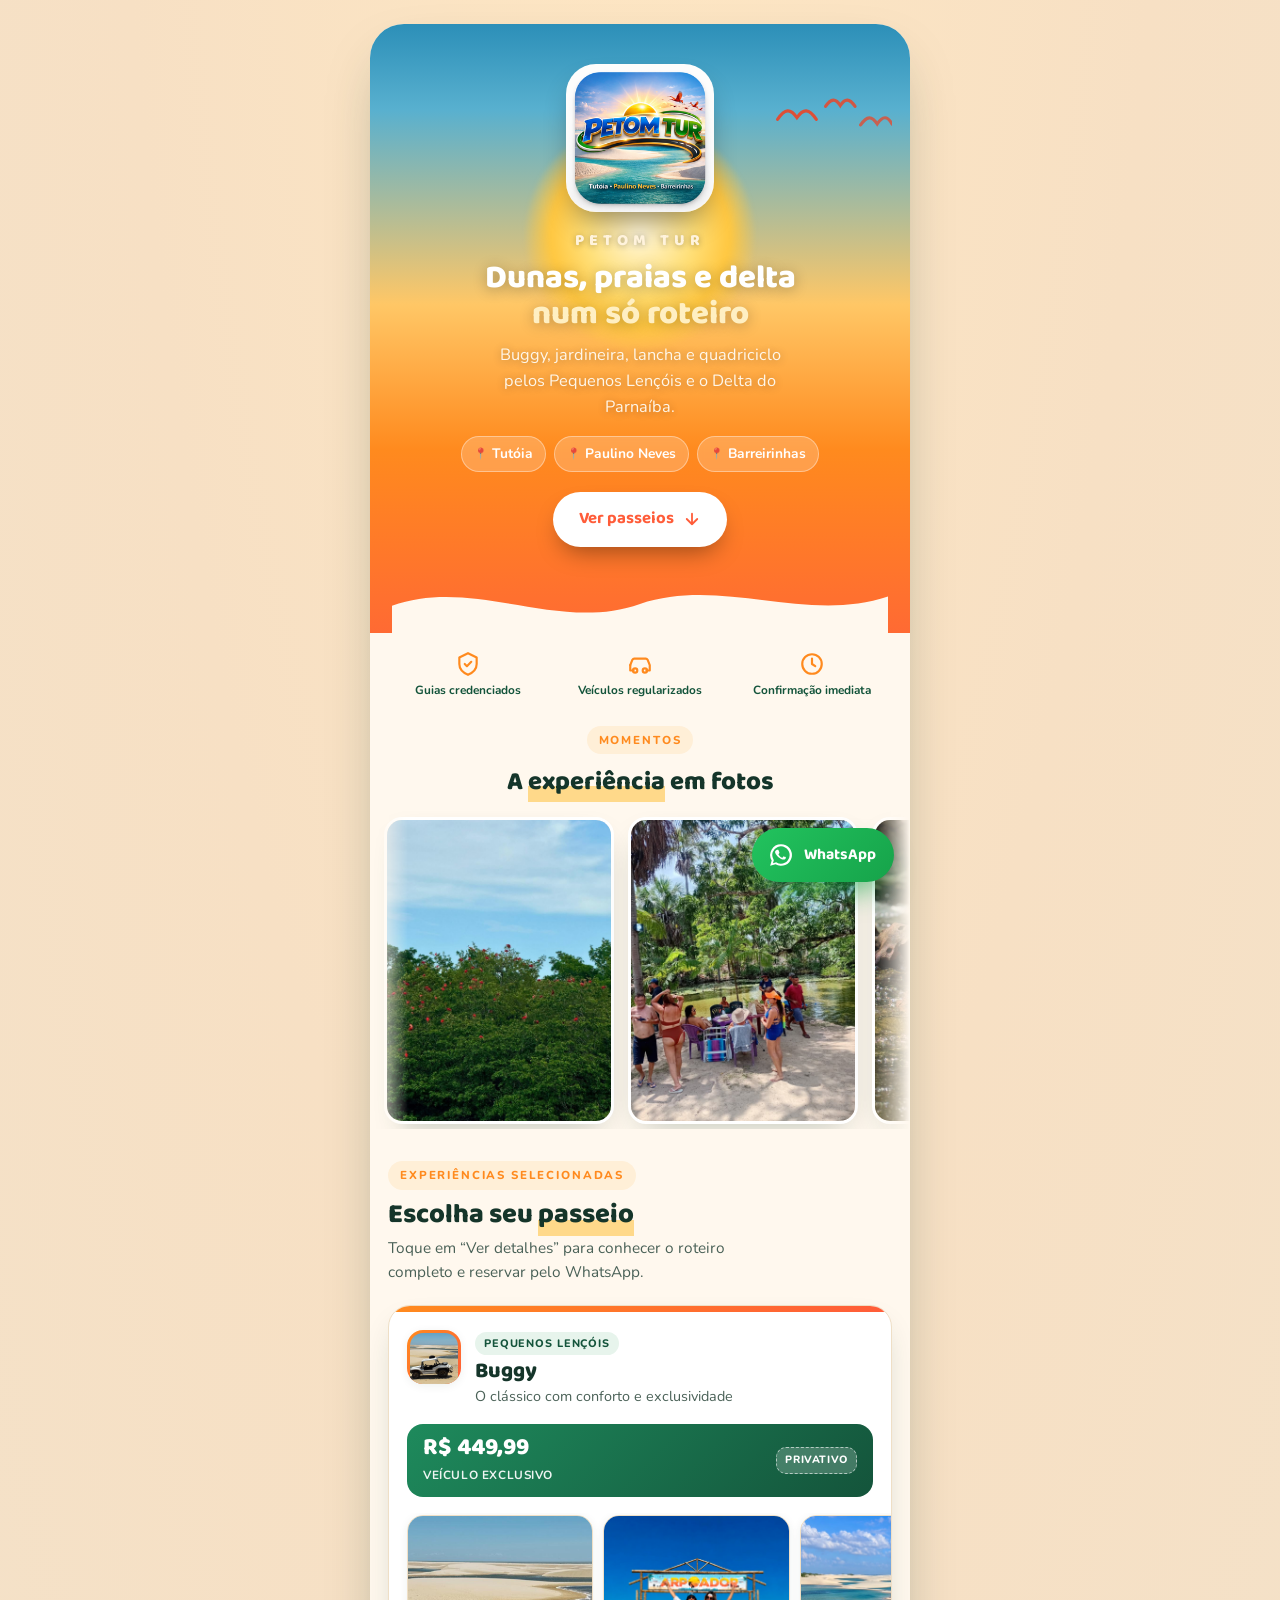
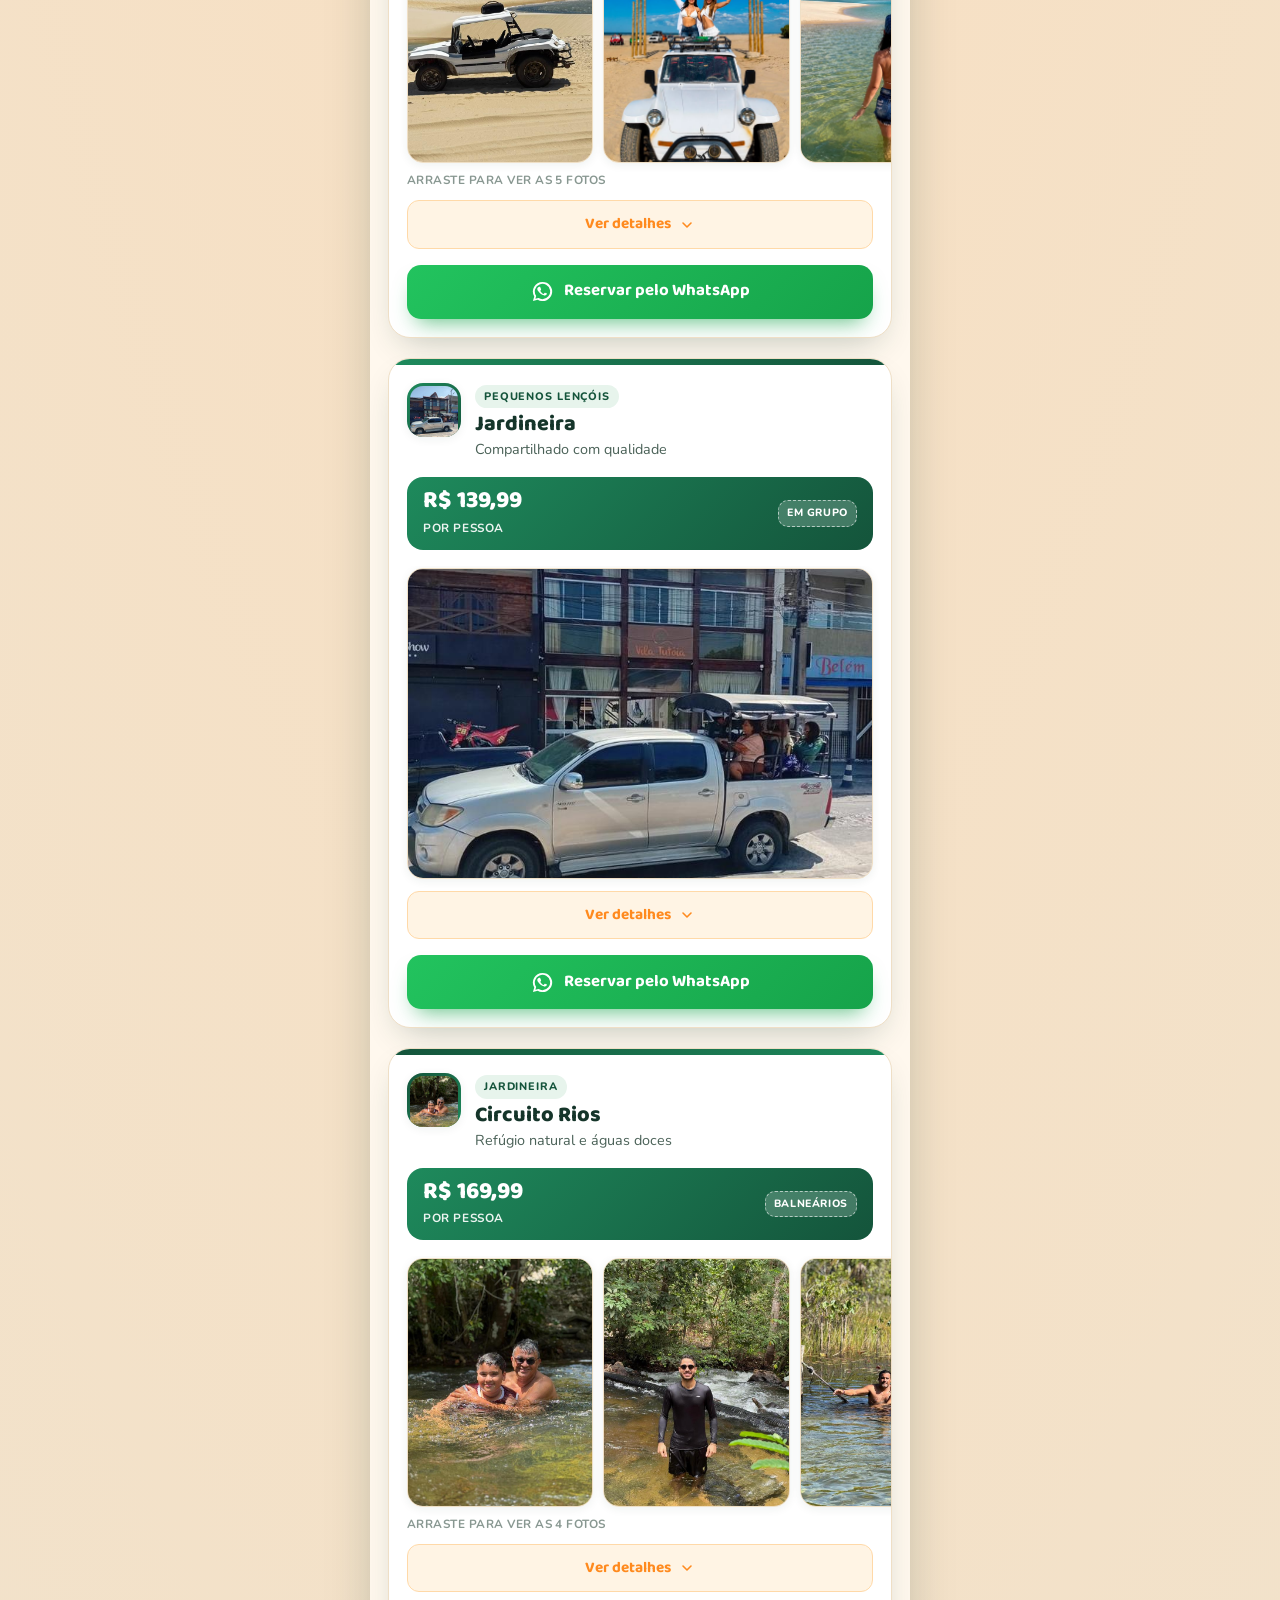
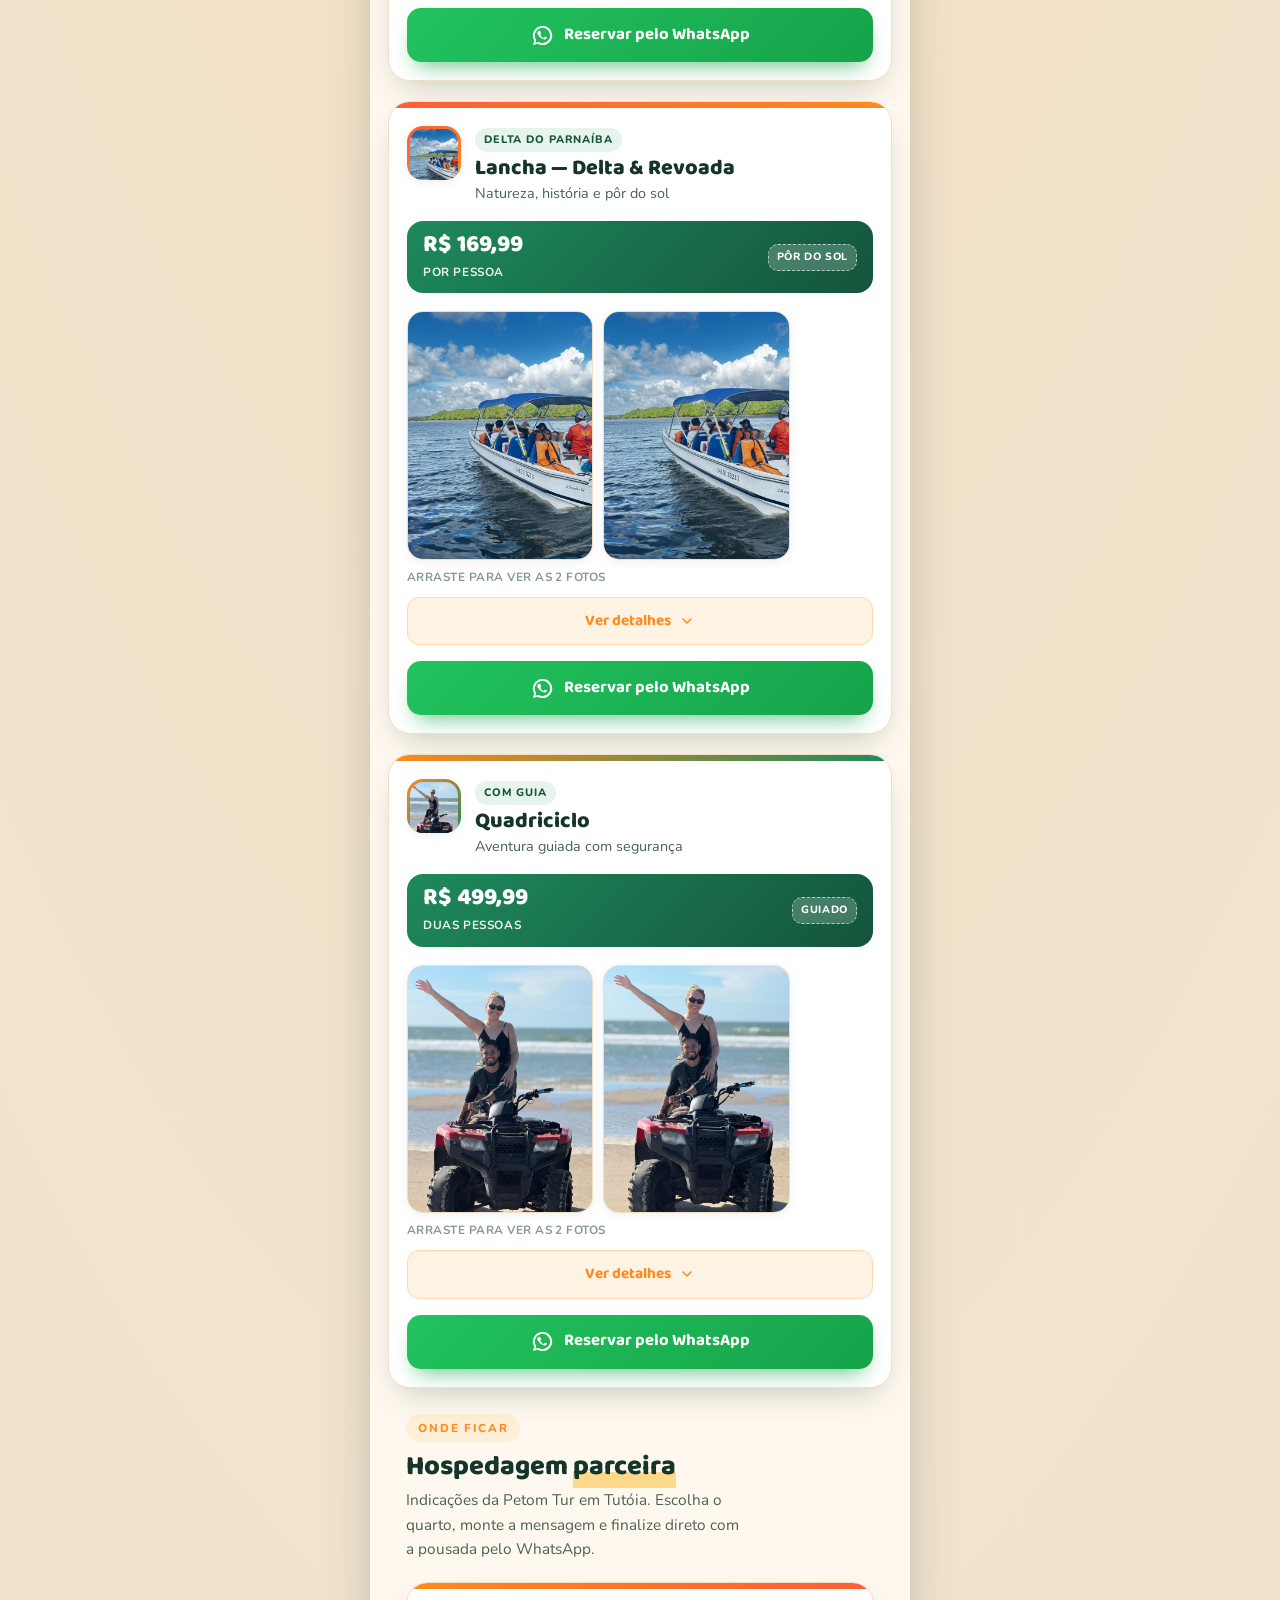
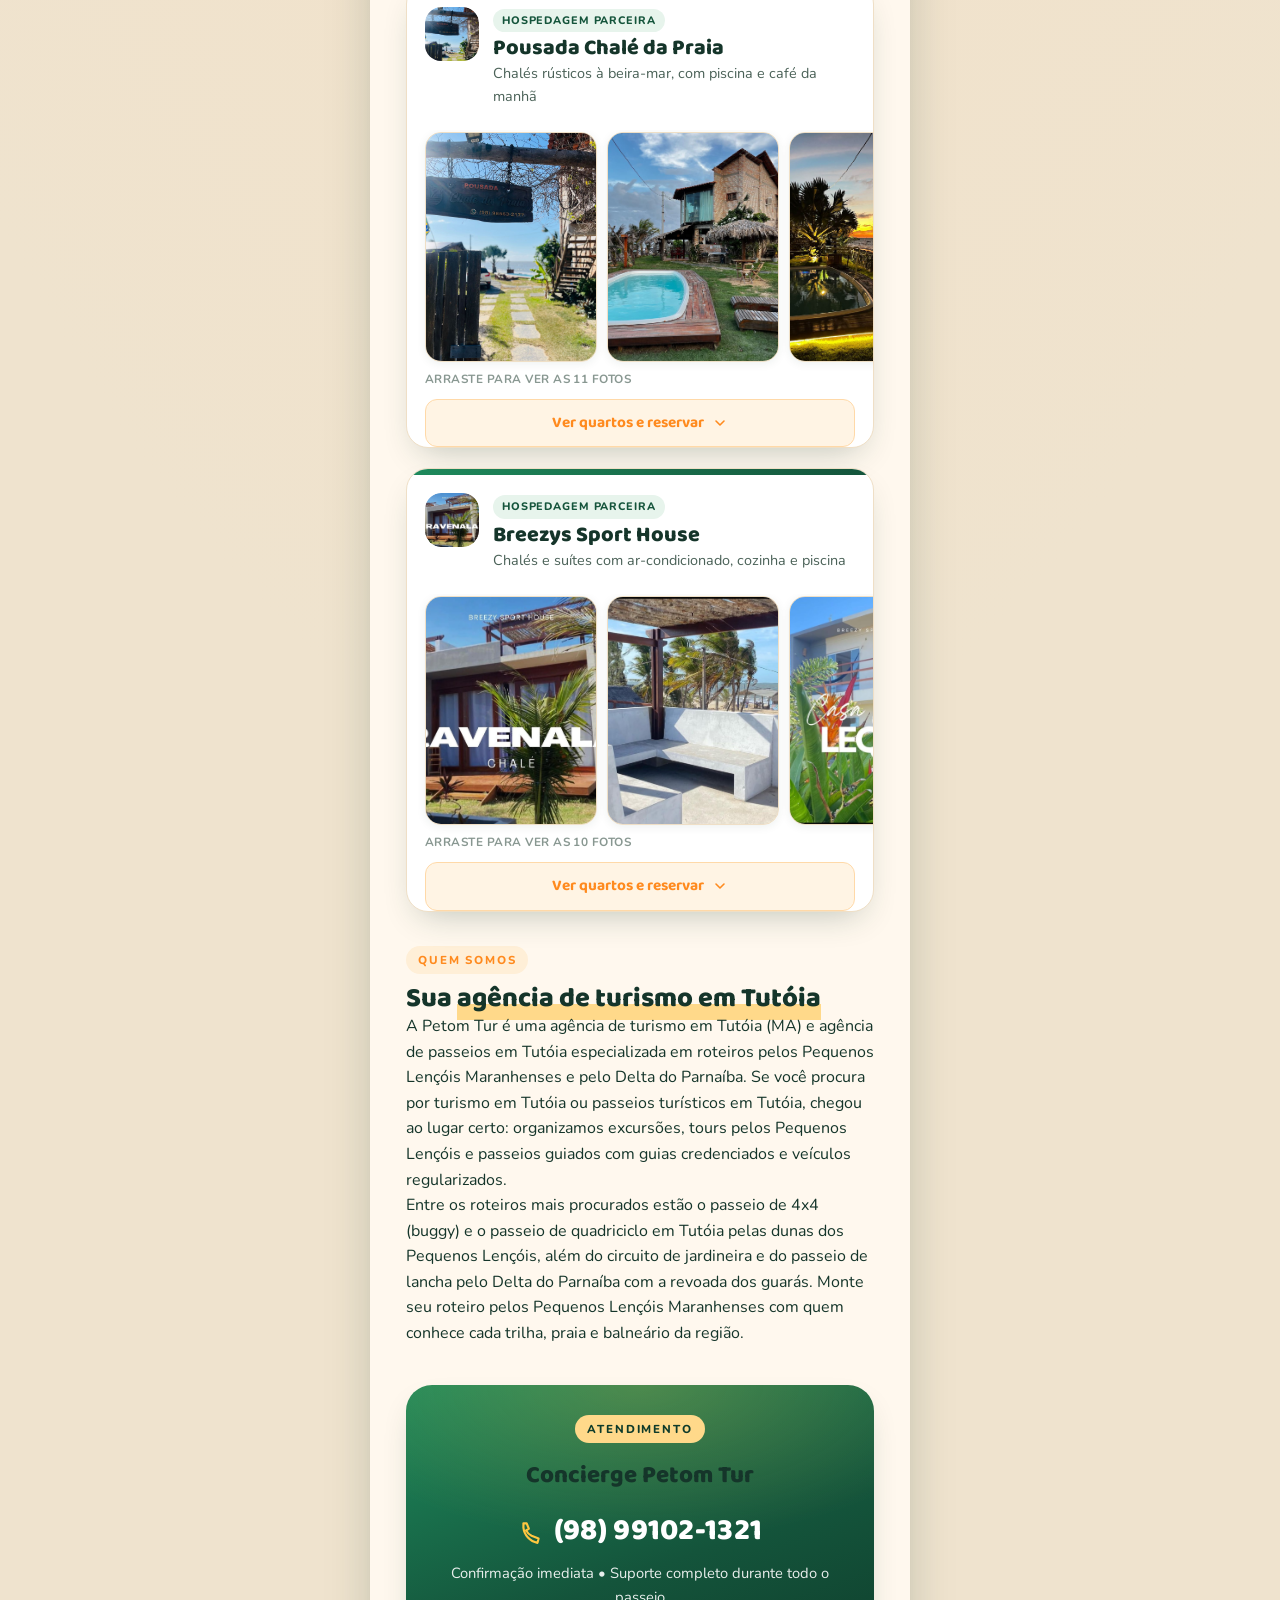
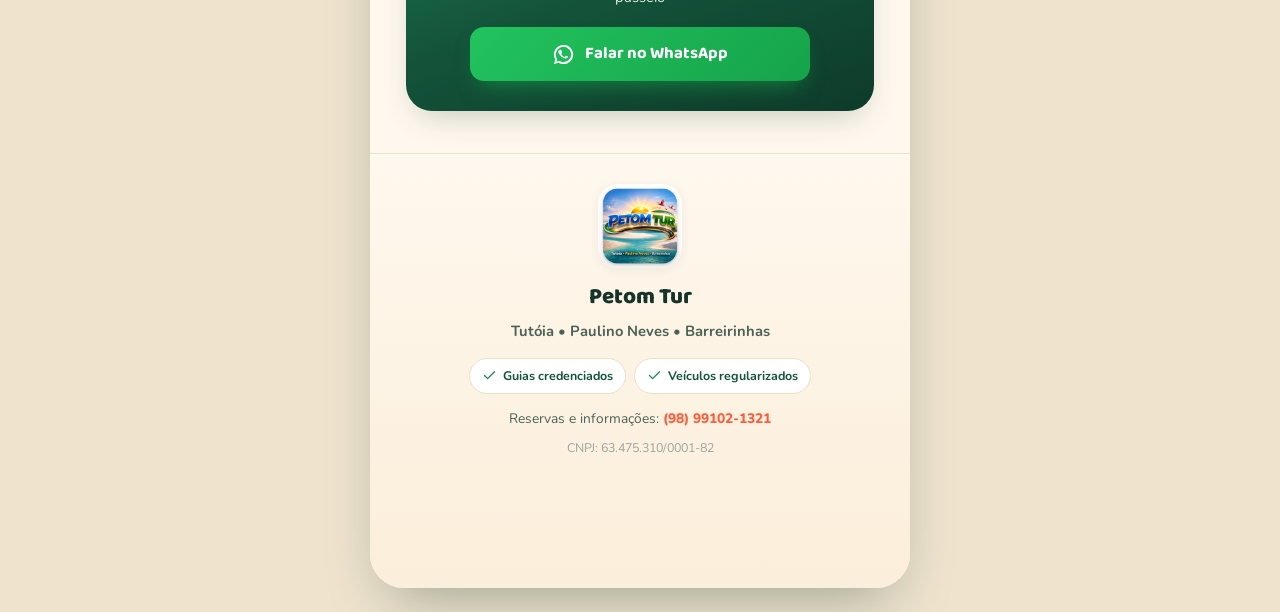
==== commit b82d5031: "Add files via upload" ====
--- a/index.html
+++ b/index.html
@@ -519,7 +519,7 @@
                                             <p class="room__price">R$ 390,00 <span class="room__was">R$ 420,00</span></p>
                                         </div>
                                     </div>
-                                    <form class="room__form" onsubmit="return petomReserva(this, 'Chalé 2 casal, vista mar', 'R$ 390,00', '5598985632177');">
+                                    <form class="room__form" onsubmit="return petomReserva(this, 'Chalé 2 casal, vista mar', 'R$ 390,00', '5598985632177', 'Pousada Chalé da Praia');">
                                         <input class="room__input" type="text" name="nome" placeholder="Nome completo" required>
                                         <div class="room__form-row">
                                             <input class="room__input" type="date" name="data" required>
@@ -539,7 +539,7 @@
                                             <p class="room__price">R$ 490,00 <span class="room__was">R$ 530,00</span></p>
                                         </div>
                                     </div>
-                                    <form class="room__form" onsubmit="return petomReserva(this, 'Chalé 1 com cozinha panorâmica, casal', 'R$ 490,00', '5598985632177');">
+                                    <form class="room__form" onsubmit="return petomReserva(this, 'Chalé 1 com cozinha panorâmica, casal', 'R$ 490,00', '5598985632177', 'Pousada Chalé da Praia');">
                                         <input class="room__input" type="text" name="nome" placeholder="Nome completo" required>
                                         <div class="room__form-row">
                                             <input class="room__input" type="date" name="data" required>
@@ -559,7 +559,7 @@
                                             <p class="room__price">R$ 400,00 <span class="room__was">R$ 430,00</span></p>
                                         </div>
                                     </div>
-                                    <form class="room__form" onsubmit="return petomReserva(this, 'Chalé 3, sem cozinha', 'R$ 400,00', '5598985632177');">
+                                    <form class="room__form" onsubmit="return petomReserva(this, 'Chalé 3, sem cozinha', 'R$ 400,00', '5598985632177', 'Pousada Chalé da Praia');">
                                         <input class="room__input" type="text" name="nome" placeholder="Nome completo" required>
                                         <div class="room__form-row">
                                             <input class="room__input" type="date" name="data" required>
@@ -626,11 +626,18 @@
                                             <p class="room__meta">Até 3 pessoas • cama king + solteiro, cozinha, rooftop com vista mar, piscina</p>
                                             <p class="room__price">Consulte o valor no WhatsApp</p>
                                         </div>
-                                        <a class="room__btn" href="https://wa.me/558695067506?text=Ol%C3%A1%21%20Vim%20pelo%20site%20da%20Petom%20Tur%20e%20gostaria%20de%20saber%20a%20disponibilidade%20do%20Chal%C3%A9%20Ravenala%20%283%20pessoas%29%20na%20Breezys%20Sport%20House.%20Data%20de%20entrada%3A%20___%20%7C%20Data%20de%20sa%C3%ADda%3A%20___%20%7C%20N%C3%BAmero%20de%20h%C3%B3spedes%3A%20___" target="_blank" rel="noopener" aria-label="Consultar o Chalé Ravenala pelo WhatsApp">
+                                    </div>
+                                    <form class="room__form" onsubmit="return petomReserva(this, 'Chalé Ravenala', '', '558695067506', 'Breezys Sport House');">
+                                        <input class="room__input" type="text" name="nome" placeholder="Nome completo" required>
+                                        <div class="room__form-row">
+                                            <input class="room__input" type="date" name="data" required>
+                                            <input class="room__input" type="number" name="pessoas" min="1" max="3" placeholder="Pessoas" required>
+                                        </div>
+                                        <button type="submit" class="room__btn room__btn--form">
                                             <svg viewBox="0 0 24 24" fill="currentColor" aria-hidden="true"><path d="M12 2a10 10 0 0 0-8.6 15.1L2 22l5-1.4A10 10 0 1 0 12 2zm0 18a8 8 0 0 1-4.1-1.1l-.3-.2-3 .8.8-2.9-.2-.3A8 8 0 1 1 12 20zm4.6-5.9c-.3-.1-1.5-.7-1.7-.8s-.4-.1-.6.1-.7.8-.8 1-.3.2-.5.1a6.6 6.6 0 0 1-1.9-1.2 7.3 7.3 0 0 1-1.4-1.7c-.1-.3 0-.4.1-.5l.4-.5c.1-.2.2-.3.3-.5s0-.4 0-.5-.6-1.5-.8-2-.4-.5-.6-.5h-.5a1 1 0 0 0-.7.3A2.8 2.8 0 0 0 6.5 9c0 1.2.9 2.4 1 2.6s1.7 2.7 4.2 3.8c2.1.9 2.5.7 3 .7s1.5-.6 1.7-1.2.2-1.1.1-1.2-.3-.2-.6-.4z"/></svg>
                                             Consultar
-                                        </a>
-                                    </div>
+                                        </button>
+                                    </form>
                                 </div>
                                 <div class="room">
                                     <div class="room__gal" role="group" aria-label="Fotos do Chalé Leque">
@@ -648,11 +655,18 @@
                                             <p class="room__meta">Para 7 a 8 pessoas • 3 quartos, 2 banheiros, cozinha, sala, TV, piscina, garagem</p>
                                             <p class="room__price">Consulte o valor no WhatsApp</p>
                                         </div>
-                                        <a class="room__btn" href="https://wa.me/558695067506?text=Ol%C3%A1%21%20Vim%20pelo%20site%20da%20Petom%20Tur%20e%20gostaria%20de%20saber%20a%20disponibilidade%20do%20Chal%C3%A9%20Leque%20%28at%C3%A9%208%20pessoas%29%20na%20Breezys%20Sport%20House.%20Data%20de%20entrada%3A%20___%20%7C%20Data%20de%20sa%C3%ADda%3A%20___%20%7C%20N%C3%BAmero%20de%20h%C3%B3spedes%3A%20___" target="_blank" rel="noopener" aria-label="Consultar o Chalé Leque pelo WhatsApp">
+                                    </div>
+                                    <form class="room__form" onsubmit="return petomReserva(this, 'Chalé Leque', '', '558695067506', 'Breezys Sport House');">
+                                        <input class="room__input" type="text" name="nome" placeholder="Nome completo" required>
+                                        <div class="room__form-row">
+                                            <input class="room__input" type="date" name="data" required>
+                                            <input class="room__input" type="number" name="pessoas" min="1" max="8" placeholder="Pessoas" required>
+                                        </div>
+                                        <button type="submit" class="room__btn room__btn--form">
                                             <svg viewBox="0 0 24 24" fill="currentColor" aria-hidden="true"><path d="M12 2a10 10 0 0 0-8.6 15.1L2 22l5-1.4A10 10 0 1 0 12 2zm0 18a8 8 0 0 1-4.1-1.1l-.3-.2-3 .8.8-2.9-.2-.3A8 8 0 1 1 12 20zm4.6-5.9c-.3-.1-1.5-.7-1.7-.8s-.4-.1-.6.1-.7.8-.8 1-.3.2-.5.1a6.6 6.6 0 0 1-1.9-1.2 7.3 7.3 0 0 1-1.4-1.7c-.1-.3 0-.4.1-.5l.4-.5c.1-.2.2-.3.3-.5s0-.4 0-.5-.6-1.5-.8-2-.4-.5-.6-.5h-.5a1 1 0 0 0-.7.3A2.8 2.8 0 0 0 6.5 9c0 1.2.9 2.4 1 2.6s1.7 2.7 4.2 3.8c2.1.9 2.5.7 3 .7s1.5-.6 1.7-1.2.2-1.1.1-1.2-.3-.2-.6-.4z"/></svg>
                                             Consultar
-                                        </a>
-                                    </div>
+                                        </button>
+                                    </form>
                                 </div>
                                 <div class="room">
                                     <div class="room__gal" role="group" aria-label="Fotos do Chalé Havaí">
@@ -669,11 +683,18 @@
                                             <p class="room__meta">Até 3 pessoas • cama king + solteiro, cozinha, rooftop com vista mar, piscina</p>
                                             <p class="room__price">Consulte o valor no WhatsApp</p>
                                         </div>
-                                        <a class="room__btn" href="https://wa.me/558695067506?text=Ol%C3%A1%21%20Vim%20pelo%20site%20da%20Petom%20Tur%20e%20gostaria%20de%20saber%20a%20disponibilidade%20do%20Chal%C3%A9%20Hava%C3%AD%20%283%20pessoas%29%20na%20Breezys%20Sport%20House.%20Data%20de%20entrada%3A%20___%20%7C%20Data%20de%20sa%C3%ADda%3A%20___%20%7C%20N%C3%BAmero%20de%20h%C3%B3spedes%3A%20___" target="_blank" rel="noopener" aria-label="Consultar o Chalé Havaí pelo WhatsApp">
+                                    </div>
+                                    <form class="room__form" onsubmit="return petomReserva(this, 'Chalé Havaí', '', '558695067506', 'Breezys Sport House');">
+                                        <input class="room__input" type="text" name="nome" placeholder="Nome completo" required>
+                                        <div class="room__form-row">
+                                            <input class="room__input" type="date" name="data" required>
+                                            <input class="room__input" type="number" name="pessoas" min="1" max="3" placeholder="Pessoas" required>
+                                        </div>
+                                        <button type="submit" class="room__btn room__btn--form">
                                             <svg viewBox="0 0 24 24" fill="currentColor" aria-hidden="true"><path d="M12 2a10 10 0 0 0-8.6 15.1L2 22l5-1.4A10 10 0 1 0 12 2zm0 18a8 8 0 0 1-4.1-1.1l-.3-.2-3 .8.8-2.9-.2-.3A8 8 0 1 1 12 20zm4.6-5.9c-.3-.1-1.5-.7-1.7-.8s-.4-.1-.6.1-.7.8-.8 1-.3.2-.5.1a6.6 6.6 0 0 1-1.9-1.2 7.3 7.3 0 0 1-1.4-1.7c-.1-.3 0-.4.1-.5l.4-.5c.1-.2.2-.3.3-.5s0-.4 0-.5-.6-1.5-.8-2-.4-.5-.6-.5h-.5a1 1 0 0 0-.7.3A2.8 2.8 0 0 0 6.5 9c0 1.2.9 2.4 1 2.6s1.7 2.7 4.2 3.8c2.1.9 2.5.7 3 .7s1.5-.6 1.7-1.2.2-1.1.1-1.2-.3-.2-.6-.4z"/></svg>
                                             Consultar
-                                        </a>
-                                    </div>
+                                        </button>
+                                    </form>
                                 </div>
                                 <div class="room">
                                     <div class="room__gal" role="group" aria-label="Fotos da Suíte Buriti">
@@ -689,11 +710,18 @@
                                             <p class="room__meta">Diária casal • cama king, ar-condicionado, banheiro, frigobar, Wi-Fi</p>
                                             <p class="room__price">Consulte o valor no WhatsApp</p>
                                         </div>
-                                        <a class="room__btn" href="https://wa.me/558695067506?text=Ol%C3%A1%21%20Vim%20pelo%20site%20da%20Petom%20Tur%20e%20gostaria%20de%20saber%20a%20disponibilidade%20da%20Su%C3%ADte%20Buriti%20%28casal%29%20na%20Breezys%20Sport%20House.%20Data%20de%20entrada%3A%20___%20%7C%20Data%20de%20sa%C3%ADda%3A%20___%20%7C%20N%C3%BAmero%20de%20h%C3%B3spedes%3A%20___" target="_blank" rel="noopener" aria-label="Consultar a Suíte Buriti pelo WhatsApp">
+                                    </div>
+                                    <form class="room__form" onsubmit="return petomReserva(this, 'Suíte Buriti', '', '558695067506', 'Breezys Sport House');">
+                                        <input class="room__input" type="text" name="nome" placeholder="Nome completo" required>
+                                        <div class="room__form-row">
+                                            <input class="room__input" type="date" name="data" required>
+                                            <input class="room__input" type="number" name="pessoas" min="1" max="2" placeholder="Pessoas" required>
+                                        </div>
+                                        <button type="submit" class="room__btn room__btn--form">
                                             <svg viewBox="0 0 24 24" fill="currentColor" aria-hidden="true"><path d="M12 2a10 10 0 0 0-8.6 15.1L2 22l5-1.4A10 10 0 1 0 12 2zm0 18a8 8 0 0 1-4.1-1.1l-.3-.2-3 .8.8-2.9-.2-.3A8 8 0 1 1 12 20zm4.6-5.9c-.3-.1-1.5-.7-1.7-.8s-.4-.1-.6.1-.7.8-.8 1-.3.2-.5.1a6.6 6.6 0 0 1-1.9-1.2 7.3 7.3 0 0 1-1.4-1.7c-.1-.3 0-.4.1-.5l.4-.5c.1-.2.2-.3.3-.5s0-.4 0-.5-.6-1.5-.8-2-.4-.5-.6-.5h-.5a1 1 0 0 0-.7.3A2.8 2.8 0 0 0 6.5 9c0 1.2.9 2.4 1 2.6s1.7 2.7 4.2 3.8c2.1.9 2.5.7 3 .7s1.5-.6 1.7-1.2.2-1.1.1-1.2-.3-.2-.6-.4z"/></svg>
                                             Consultar
-                                        </a>
-                                    </div>
+                                        </button>
+                                    </form>
                                 </div>
                                 <div class="room">
                                     <div class="room__gal" role="group" aria-label="Fotos da Suíte Carnaúba">
@@ -710,14 +738,21 @@
                                             <p class="room__meta">Até 4 hóspedes • cama king + bicama, ar-condicionado, banheiro, frigobar, Wi-Fi</p>
                                             <p class="room__price">Consulte o valor no WhatsApp</p>
                                         </div>
-                                        <a class="room__btn" href="https://wa.me/558695067506?text=Ol%C3%A1%21%20Vim%20pelo%20site%20da%20Petom%20Tur%20e%20gostaria%20de%20saber%20a%20disponibilidade%20da%20Su%C3%ADte%20Carna%C3%BAba%20%284%20h%C3%B3spedes%29%20na%20Breezys%20Sport%20House.%20Data%20de%20entrada%3A%20___%20%7C%20Data%20de%20sa%C3%ADda%3A%20___%20%7C%20N%C3%BAmero%20de%20h%C3%B3spedes%3A%20___" target="_blank" rel="noopener" aria-label="Consultar a Suíte Carnaúba pelo WhatsApp">
+                                    </div>
+                                    <form class="room__form" onsubmit="return petomReserva(this, 'Suíte Carnaúba', '', '558695067506', 'Breezys Sport House');">
+                                        <input class="room__input" type="text" name="nome" placeholder="Nome completo" required>
+                                        <div class="room__form-row">
+                                            <input class="room__input" type="date" name="data" required>
+                                            <input class="room__input" type="number" name="pessoas" min="1" max="4" placeholder="Pessoas" required>
+                                        </div>
+                                        <button type="submit" class="room__btn room__btn--form">
                                             <svg viewBox="0 0 24 24" fill="currentColor" aria-hidden="true"><path d="M12 2a10 10 0 0 0-8.6 15.1L2 22l5-1.4A10 10 0 1 0 12 2zm0 18a8 8 0 0 1-4.1-1.1l-.3-.2-3 .8.8-2.9-.2-.3A8 8 0 1 1 12 20zm4.6-5.9c-.3-.1-1.5-.7-1.7-.8s-.4-.1-.6.1-.7.8-.8 1-.3.2-.5.1a6.6 6.6 0 0 1-1.9-1.2 7.3 7.3 0 0 1-1.4-1.7c-.1-.3 0-.4.1-.5l.4-.5c.1-.2.2-.3.3-.5s0-.4 0-.5-.6-1.5-.8-2-.4-.5-.6-.5h-.5a1 1 0 0 0-.7.3A2.8 2.8 0 0 0 6.5 9c0 1.2.9 2.4 1 2.6s1.7 2.7 4.2 3.8c2.1.9 2.5.7 3 .7s1.5-.6 1.7-1.2.2-1.1.1-1.2-.3-.2-.6-.4z"/></svg>
                                             Consultar
-                                        </a>
-                                    </div>
-                                </div>
-                            </div>
-                            <p class="room-hint">Sem preço público — a Breezys informa valores e disponibilidade direto no WhatsApp. Preencha as datas e o número de hóspedes na própria mensagem.</p>
+                                        </button>
+                                    </form>
+                                </div>
+                            </div>
+                            <p class="room-hint">Sem preço público — a Breezys informa valores e disponibilidade direto no WhatsApp. Preencha nome, data e número de hóspedes — ao tocar em Consultar, abre o WhatsApp com tudo já preenchido.</p>
                         </details>
                     </article>
 
@@ -771,14 +806,15 @@
 
     <!-- ============ MINI-FORMULÁRIO DE RESERVA (Chalé da Praia) ============ -->
     <script>
-    function petomReserva(form, quarto, preco, whats) {
+    function petomReserva(form, quarto, preco, whats, pousada) {
         var nome = form.nome.value.trim();
         var dataRaw = form.data.value; // yyyy-mm-dd
         var pessoas = form.pessoas.value;
         var dataFmt = dataRaw;
         var partes = dataRaw.split('-');
         if (partes.length === 3) { dataFmt = partes[2] + '/' + partes[1] + '/' + partes[0]; }
-        var msg = 'Olá! Vim pelo site da Petom Tur e gostaria de reservar o ' + quarto + ' (' + preco + ') na Pousada Chalé da Praia.\n' +
+        var precoTxt = preco ? ' (' + preco + ')' : '';
+        var msg = 'Olá! Vim pelo site da Petom Tur e gostaria de reservar o ' + quarto + precoTxt + ' na ' + pousada + '.\n' +
                   'Nome completo: ' + nome + '\n' +
                   'Data desejada: ' + dataFmt + '\n' +
                   'Número de hóspedes: ' + pessoas;
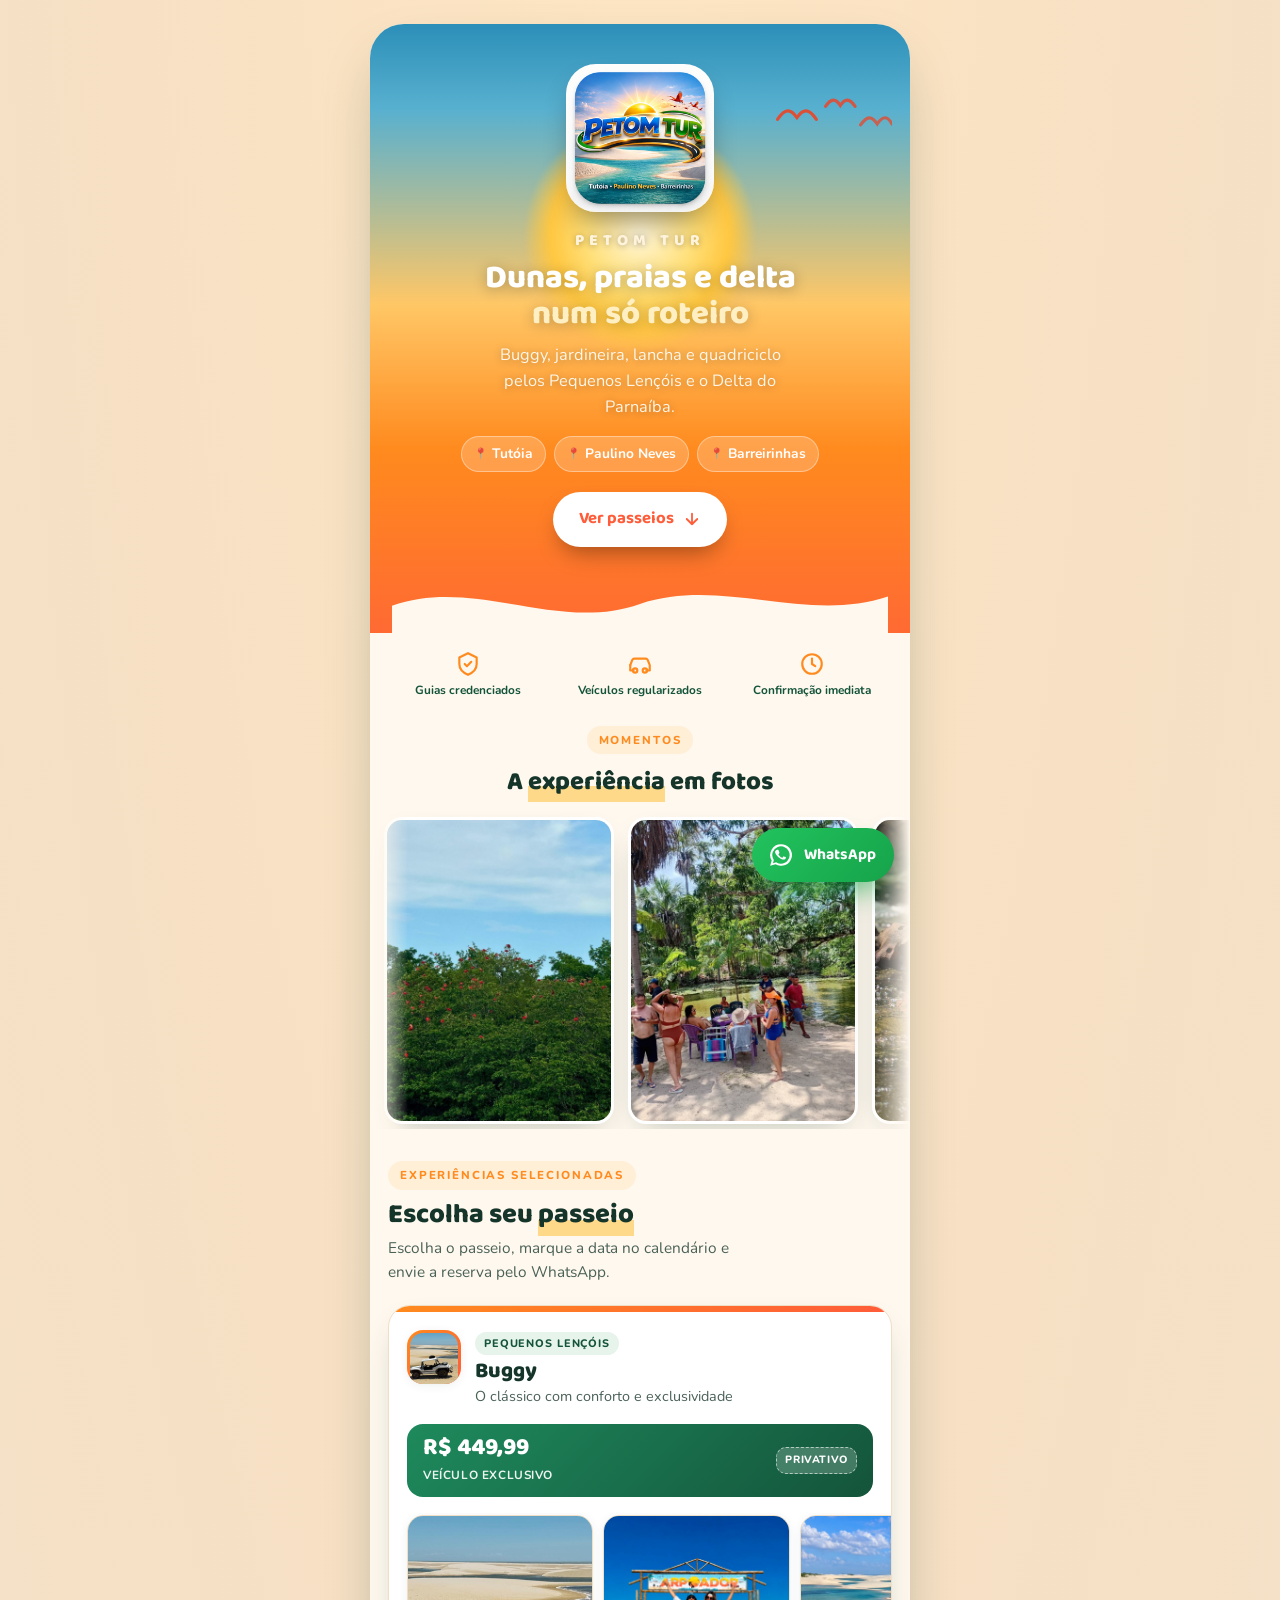
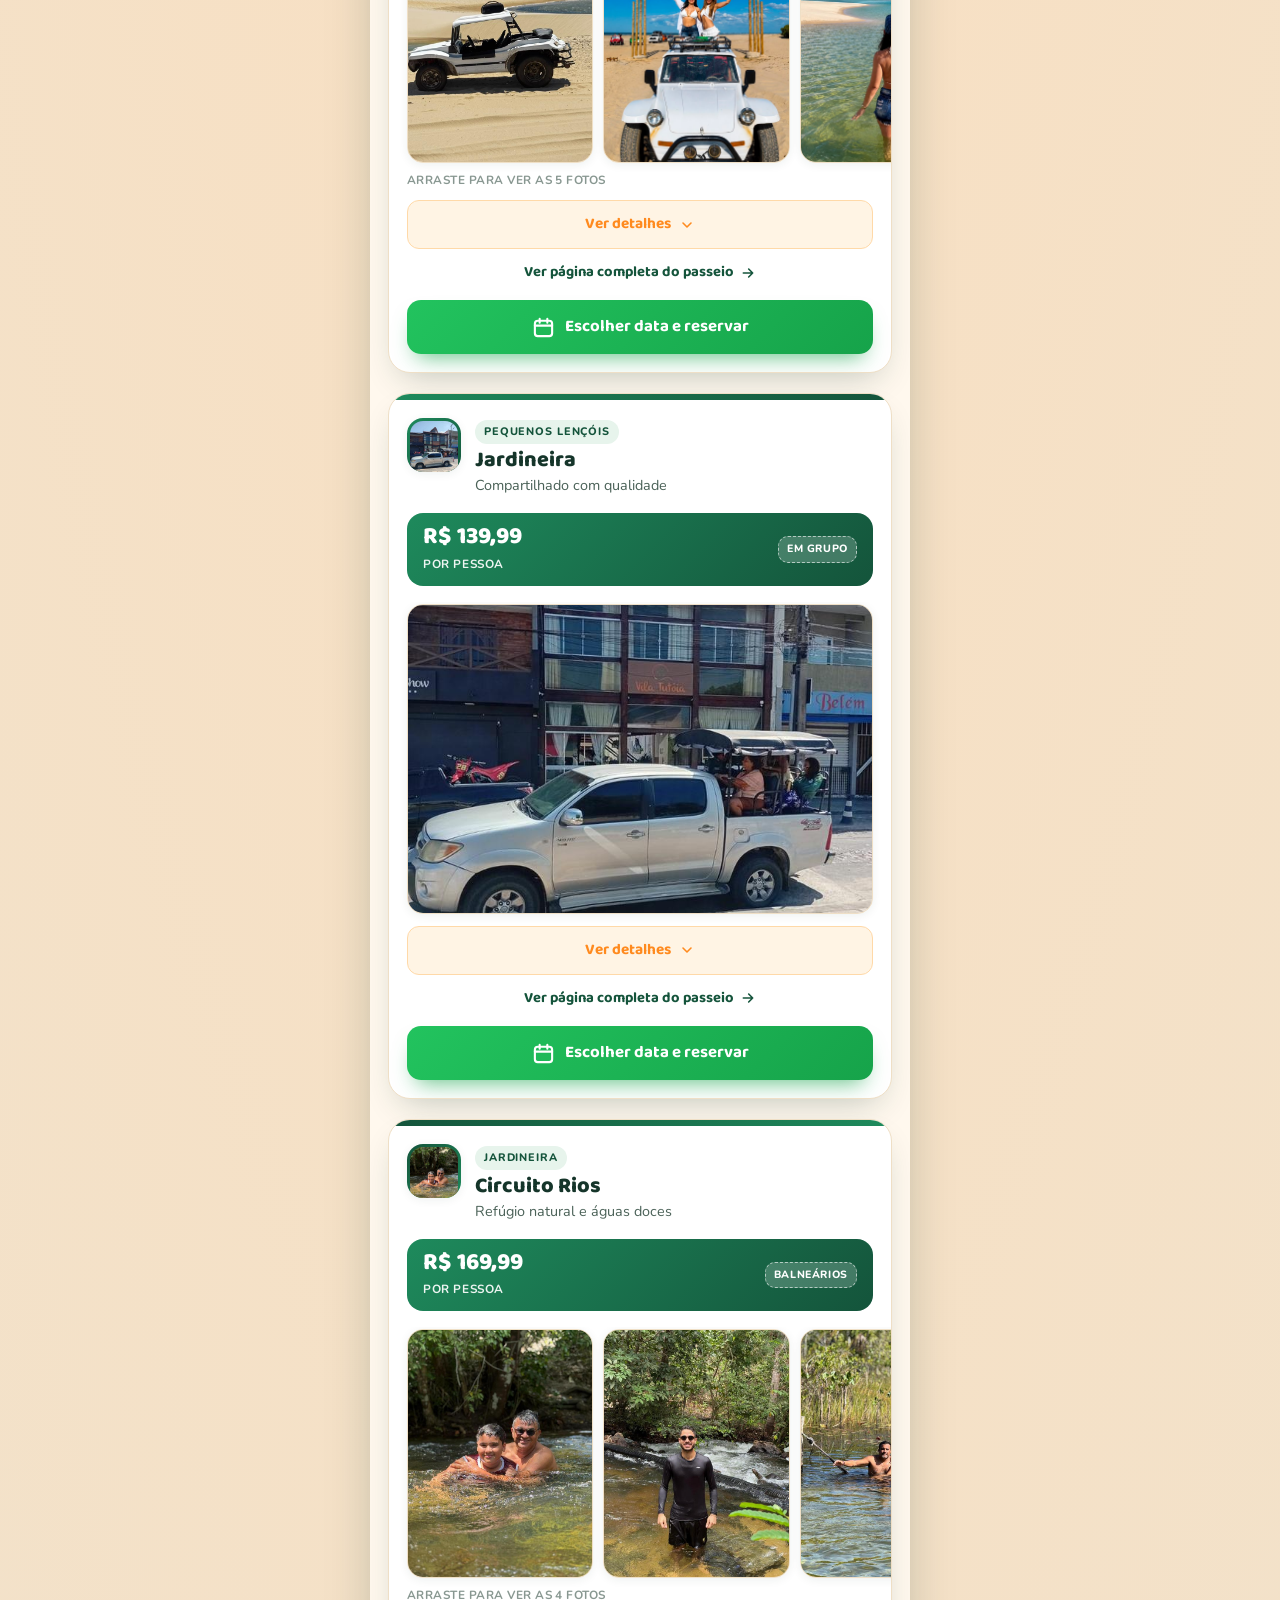
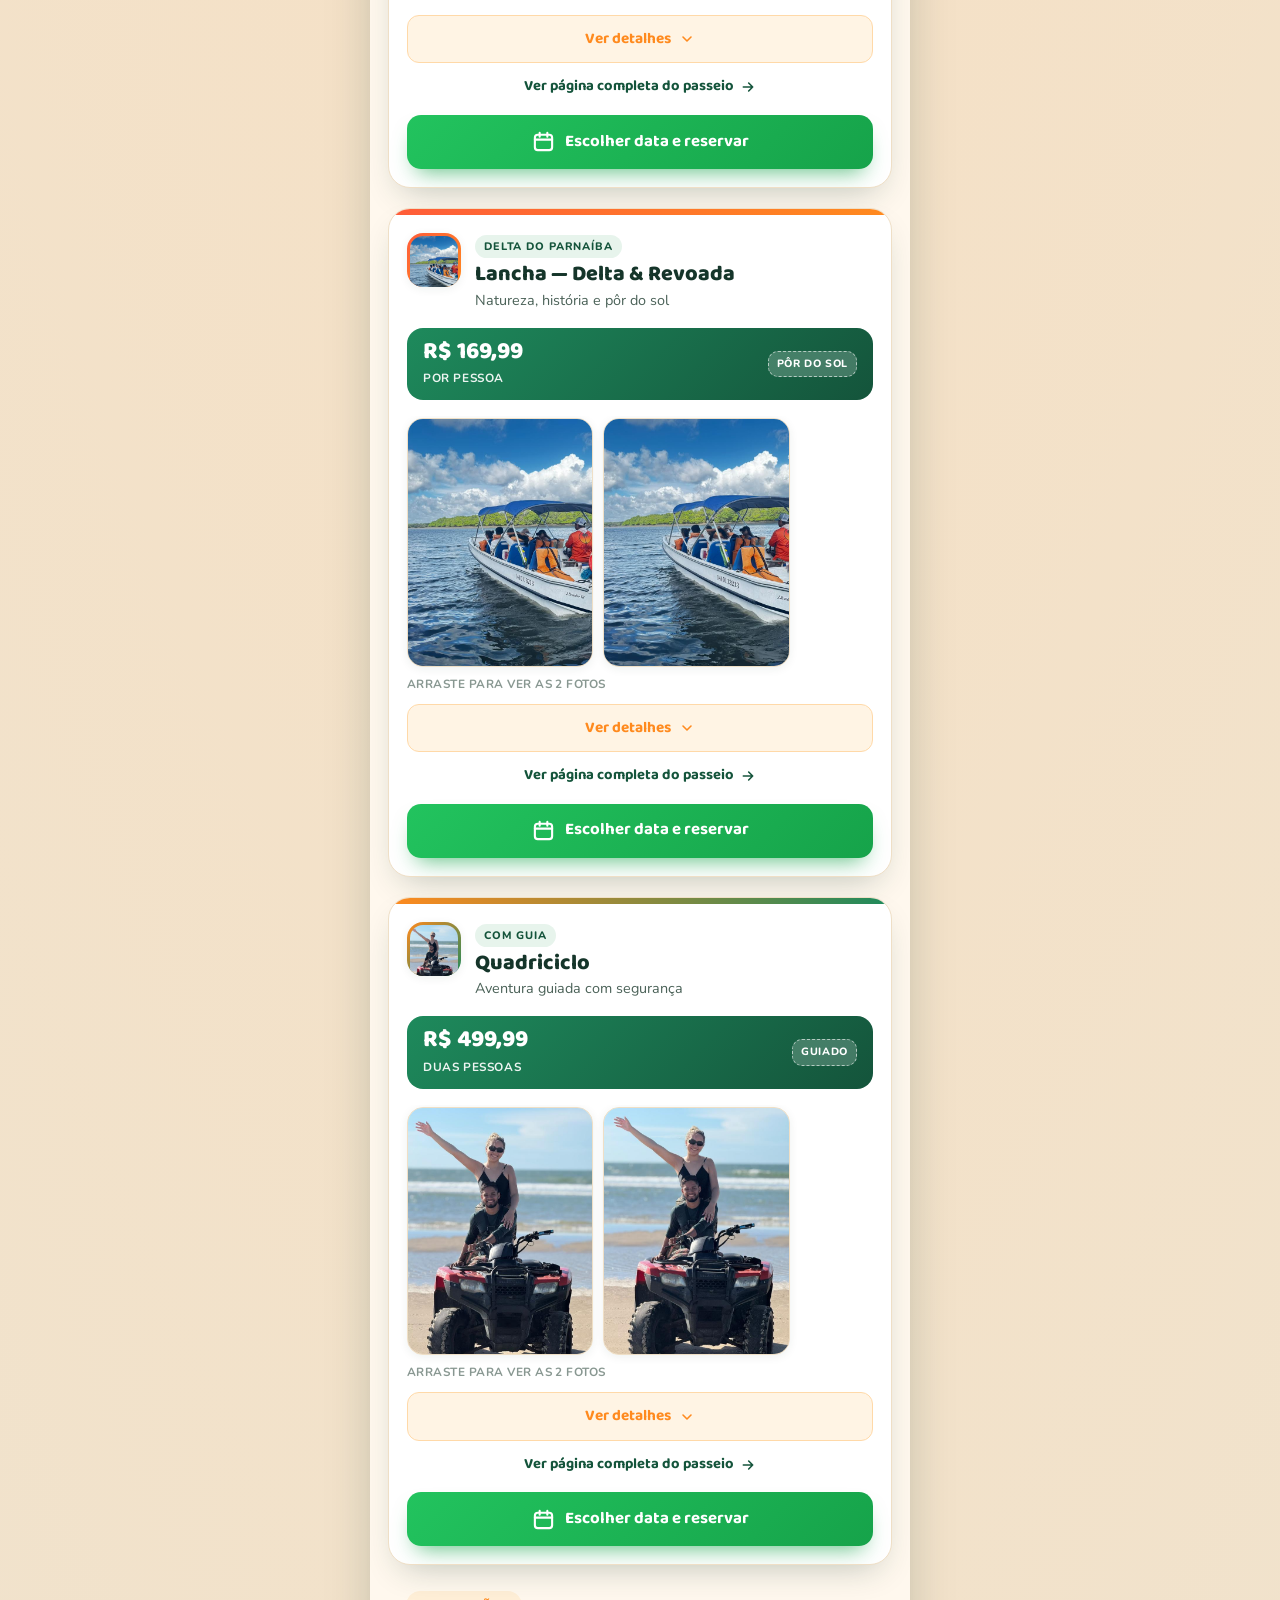
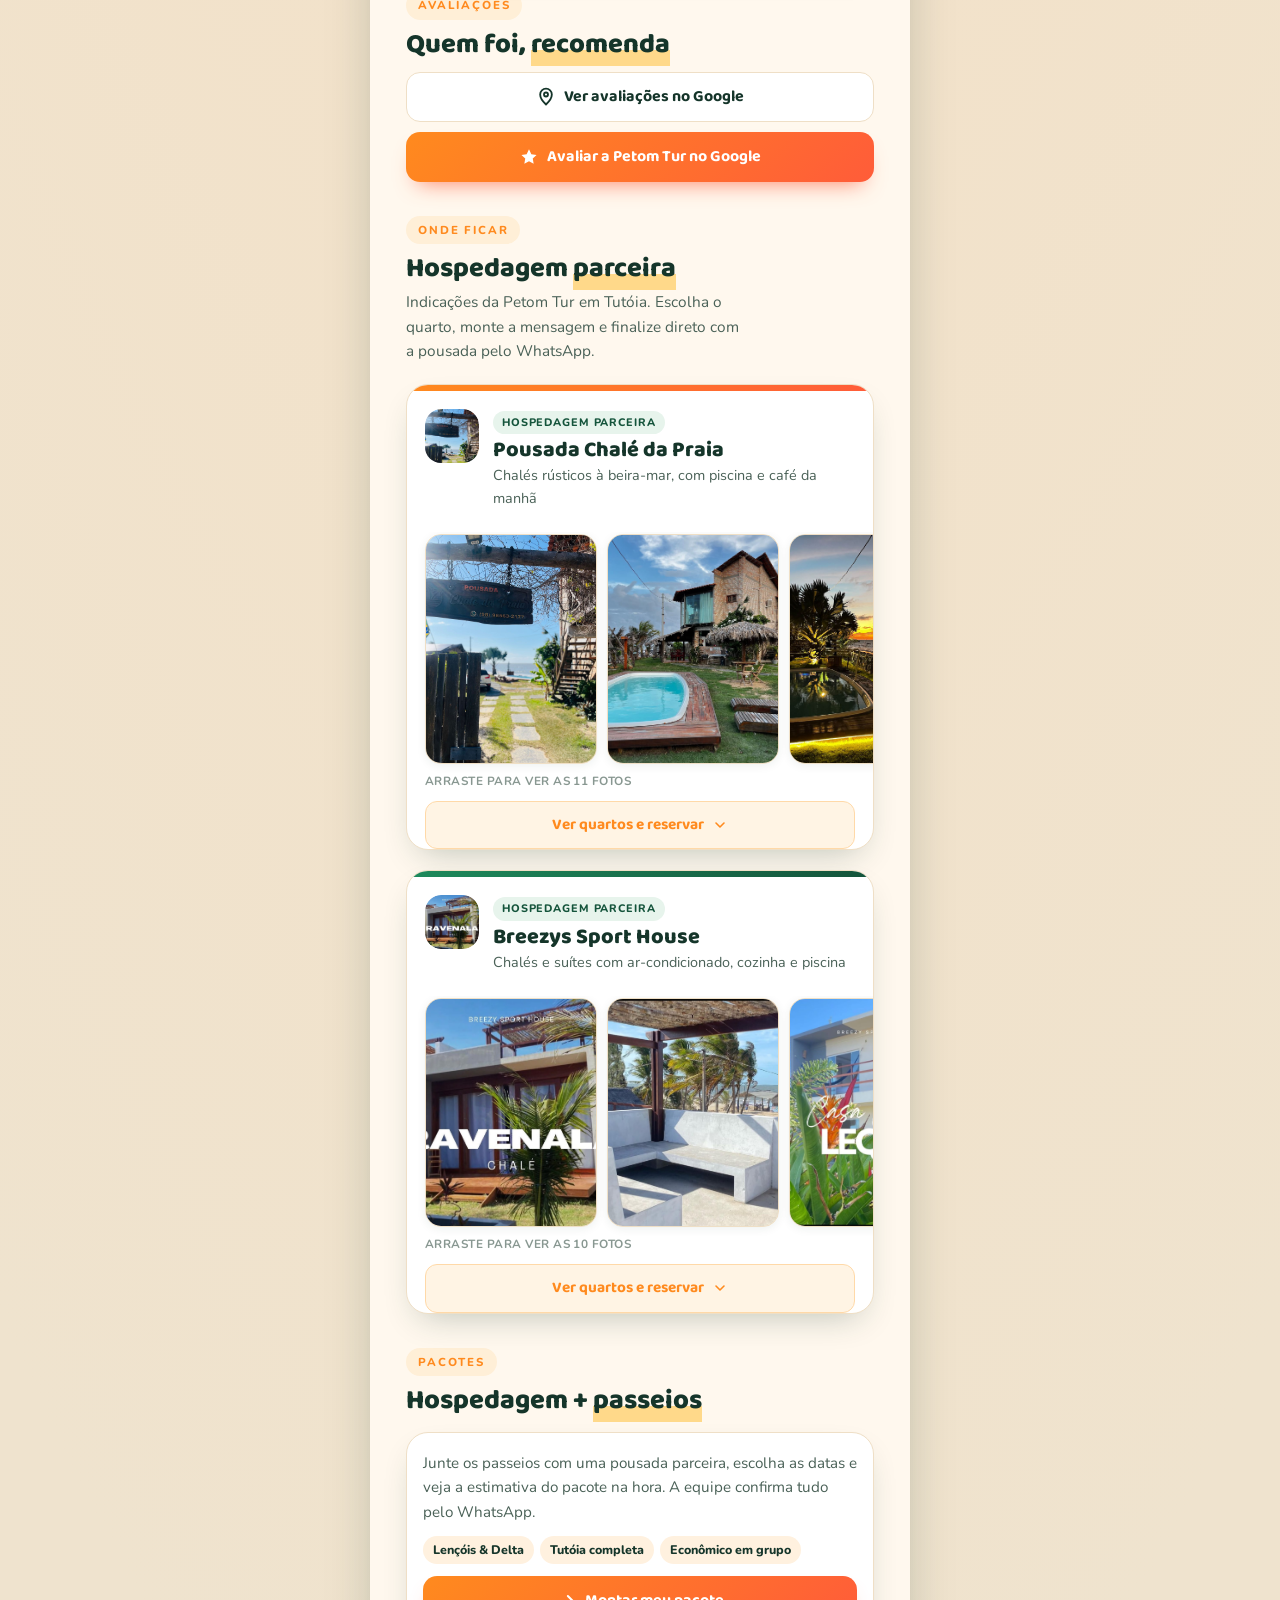
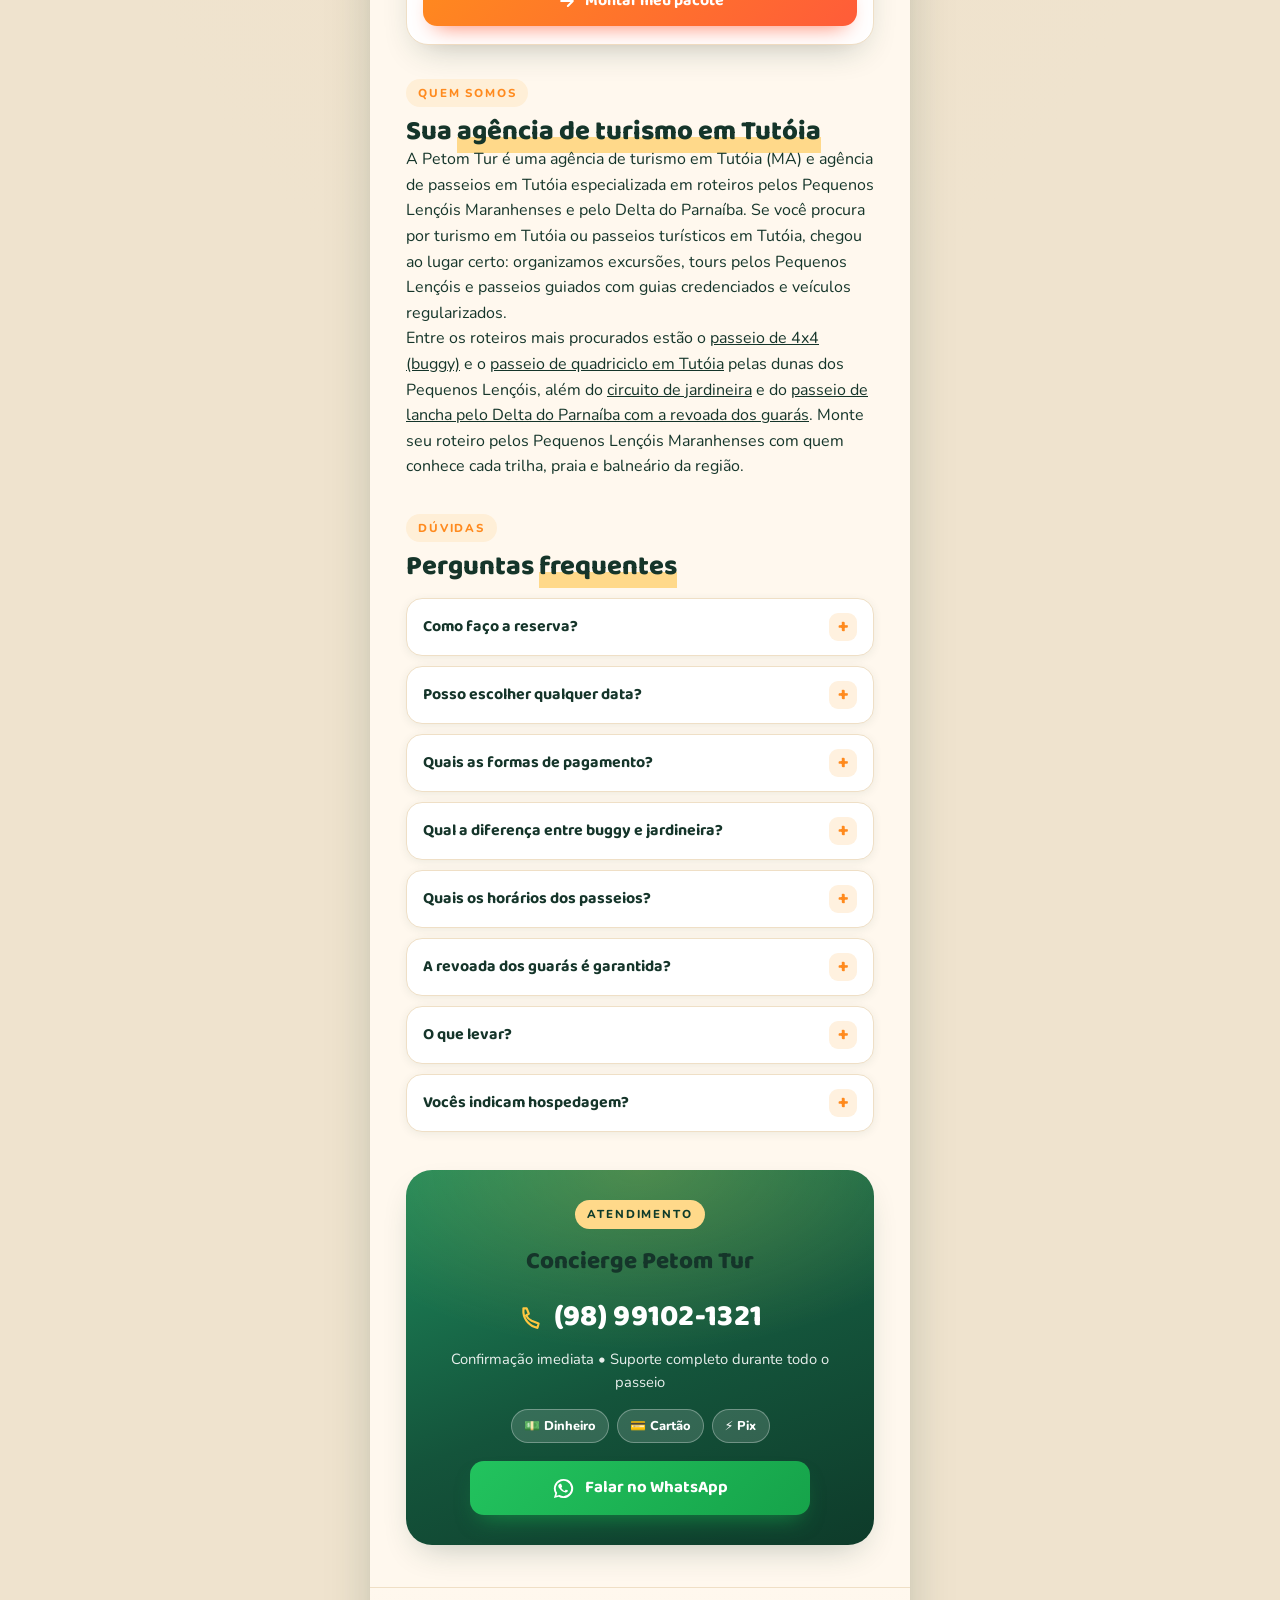
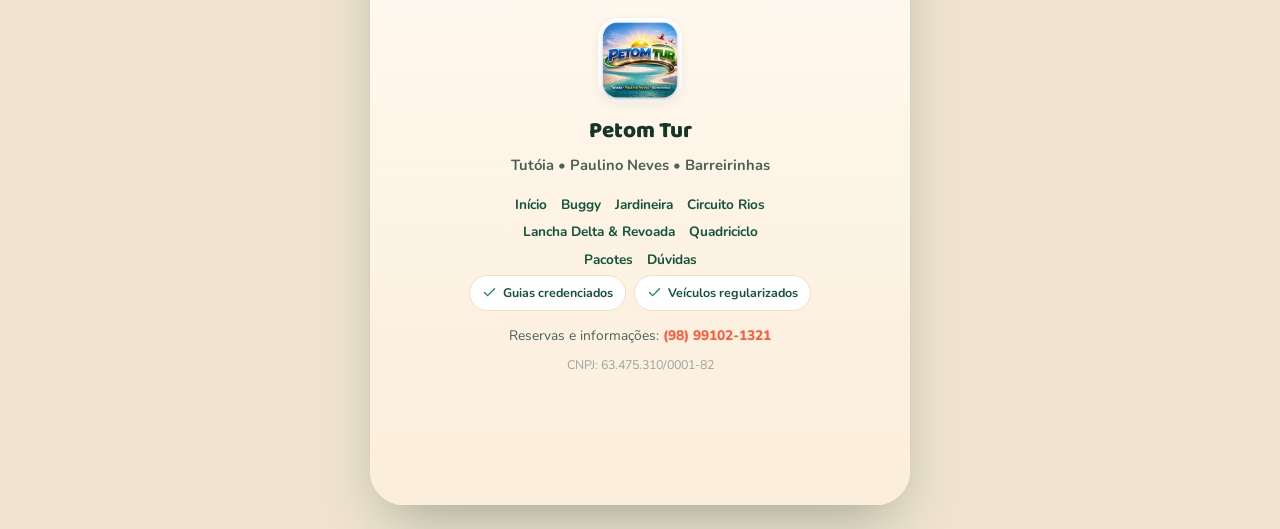
==== commit e0607594: "Calendário de reserva, avaliações do Google, pacotes, FAQ e páginas dos passeios - Reserva com calen" ====
--- a/index.html
+++ b/index.html
@@ -8,15 +8,15 @@
     <meta name="description" content="Agência de turismo em Tutóia MA: passeios e excursões de buggy (4x4), quadriciclo, jardineira e lancha pelos Pequenos Lençóis Maranhenses e Delta do Parnaíba. Guias credenciados. Reserve pelo WhatsApp.">
     <meta name="keywords" content="Passeios em Tutóia, Passeio em Tutóia MA, Turismo em Tutóia, Passeios Pequenos Lençóis, Pequenos Lençóis Maranhenses, Passeio Pequenos Lençóis Maranhenses, Tour Pequenos Lençóis, Agência de turismo Tutóia, Agência de passeios Tutóia, Passeios turísticos Tutóia, Excursão em Tutóia, Turismo nos Pequenos Lençóis, Roteiro Pequenos Lençóis, Passeio de 4x4 Tutóia, Passeio de quadriciclo Tutóia">
     <meta name="theme-color" content="#FF8A1E">
-    <link rel="canonical" href="https://predrotom.vercel.app/">
+    <link rel="canonical" href="https://www.pedrotom.com.br/">
 
     <!-- Open Graph -->
     <meta property="og:title" content="Petom Tur — Passeios e Turismo em Tutóia, Pequenos Lençóis & Delta">
     <meta property="og:description" content="Agência de passeios em Tutóia: buggy, jardineira, lancha e quadriciclo com guias credenciados. Reserve pelo WhatsApp.">
     <meta property="og:type" content="website">
-    <meta property="og:url" content="https://predrotom.vercel.app/">
+    <meta property="og:url" content="https://www.pedrotom.com.br/">
     <meta property="og:locale" content="pt_BR">
-    <meta property="og:image" content="https://predrotom.vercel.app/petom-logo.png">
+    <meta property="og:image" content="https://www.pedrotom.com.br/petom-logo.png">
     <meta property="og:image:width" content="256">
     <meta property="og:image:height" content="256">
     <meta property="og:image:alt" content="Logotipo da Petom Tur">
@@ -26,13 +26,14 @@
     <meta name="twitter:card" content="summary">
     <meta name="twitter:title" content="Petom Tur — Passeios e Turismo em Tutóia, Pequenos Lençóis & Delta">
     <meta name="twitter:description" content="Agência de passeios em Tutóia: buggy, jardineira, lancha e quadriciclo com guias credenciados. Reserve pelo WhatsApp.">
-    <meta name="twitter:image" content="https://predrotom.vercel.app/petom-logo.png">
+    <meta name="twitter:image" content="https://www.pedrotom.com.br/petom-logo.png">
 
     <link rel="icon" type="image/png" href="petom-logo.png">
     <link rel="preconnect" href="https://fonts.googleapis.com">
     <link rel="preconnect" href="https://fonts.gstatic.com" crossorigin>
     <link href="https://fonts.googleapis.com/css2?family=Baloo+2:wght@600;700;800&family=Nunito:wght@400;600;700;800&display=swap" rel="stylesheet">
     <link rel="stylesheet" href="style.css">
+    <link rel="stylesheet" href="components.css">
 
     <!-- SEO: dados estruturados (schema.org) -->
     <script type="application/ld+json">
@@ -42,12 +43,16 @@
       "name": "Petom Tur",
       "alternateName": "Petom Tur — Agência de Turismo em Tutóia",
       "description": "Agência de turismo e passeios em Tutóia (MA), especializada em excursões e tours pelos Pequenos Lençóis Maranhenses e pelo Delta do Parnaíba: buggy (4x4), quadriciclo, jardineira e lancha.",
-      "url": "https://predrotom.vercel.app/",
-      "image": "https://predrotom.vercel.app/petom-logo.png",
+      "url": "https://www.pedrotom.com.br/",
+      "image": "https://www.pedrotom.com.br/petom-logo.png",
       "telephone": "+5598991021321",
       "priceRange": "R$139,99 - R$499,99",
+      "paymentAccepted": "Dinheiro, Cartão, Pix",
+      "hasMap": "https://www.google.com/maps/search/?api=1&query=Petom%20turismo%20Tut%C3%B3ia&query_place_id=ChIJBeaK3w4L7gcR8xwrpM24xJY",
       "address": {
         "@type": "PostalAddress",
+        "streetAddress": "R. Magalhães de Almeida, Barra",
+        "postalCode": "65580-000",
         "addressLocality": "Tutóia",
         "addressRegion": "MA",
         "addressCountry": "BR"
@@ -68,6 +73,78 @@
       ]
     }
     </script>
+    <script type="application/ld+json">
+{
+  "@context": "https://schema.org",
+  "@type": "FAQPage",
+  "mainEntity": [
+    {
+      "@type": "Question",
+      "name": "Como faço a reserva?",
+      "acceptedAnswer": {
+        "@type": "Answer",
+        "text": "Escolha o passeio, toque em Escolher data e reservar, marque a data no calendário e envie pelo WhatsApp. A equipe da Petom Tur confirma a disponibilidade."
+      }
+    },
+    {
+      "@type": "Question",
+      "name": "Posso escolher qualquer data?",
+      "acceptedAnswer": {
+        "@type": "Answer",
+        "text": "Sim. Você escolhe a data que quiser no calendário e envia a reserva pelo WhatsApp. A equipe da Petom Tur confirma a disponibilidade."
+      }
+    },
+    {
+      "@type": "Question",
+      "name": "Quais as formas de pagamento?",
+      "acceptedAnswer": {
+        "@type": "Answer",
+        "text": "Dinheiro, cartão ou Pix."
+      }
+    },
+    {
+      "@type": "Question",
+      "name": "Qual a diferença entre buggy e jardineira?",
+      "acceptedAnswer": {
+        "@type": "Answer",
+        "text": "O buggy é privativo (R$ 449,99 pelo veículo exclusivo) e sai de manhã ou à tarde. A jardineira é compartilhada (R$ 139,99 por pessoa) e sai conforme a formação do grupo."
+      }
+    },
+    {
+      "@type": "Question",
+      "name": "Quais os horários dos passeios?",
+      "acceptedAnswer": {
+        "@type": "Answer",
+        "text": "Buggy: manhã (09h00–13h30) ou tarde (14h30–18h30). Circuito Rios: saída às 09h30, retorno por volta de 14h30. Lancha no Delta: embarque às 14h no píer, retorno por volta de 18h30. Jardineira e quadriciclo: horário confirmado pelo WhatsApp."
+      }
+    },
+    {
+      "@type": "Question",
+      "name": "A revoada dos guarás é garantida?",
+      "acceptedAnswer": {
+        "@type": "Answer",
+        "text": "Não. A revoada é um fenômeno natural e depende das condições do dia. Veja o passeio de lancha pelo Delta."
+      }
+    },
+    {
+      "@type": "Question",
+      "name": "O que levar?",
+      "acceptedAnswer": {
+        "@type": "Answer",
+        "text": "Protetor solar, óculos, roupa leve, água e câmera. No Circuito Rios, leve também toalha, troca de roupa e repelente. Na lancha, capa para celular."
+      }
+    },
+    {
+      "@type": "Question",
+      "name": "Vocês indicam hospedagem?",
+      "acceptedAnswer": {
+        "@type": "Answer",
+        "text": "Sim. Veja as pousadas parceiras ou monte um pacote com hospedagem e passeios."
+      }
+    }
+  ]
+}
+    </script>
 </head>
 
 <body>
@@ -166,7 +243,7 @@
         <main class="section" id="passeios">
             <span class="eyebrow">Experiências selecionadas</span>
             <h2>Escolha seu <span class="u">passeio</span></h2>
-            <p class="section__sub">Toque em “Ver detalhes” para conhecer o roteiro completo e reservar pelo WhatsApp.</p>
+            <p class="section__sub">Escolha o passeio, marque a data no calendário e envie a reserva pelo WhatsApp.</p>
 
             <div class="tours">
 
@@ -230,9 +307,10 @@
                         </dl>
                     </details>
 
-                    <a class="btn-wa" href="https://wa.me/5598991021321?text=Ol%C3%A1%2C%20Petom%20Tur%21%20Tenho%20interesse%20no%20passeio%20%2ABuggy%20%E2%80%93%20Pequenos%20Len%C3%A7%C3%B3is%2A%20%E2%80%94%20R%24%20449%2C99%20%28ve%C3%ADculo%20exclusivo%29.%20Pode%20me%20passar%20disponibilidade%20e%20confirmar%20minha%20reserva%3F"
-                        target="_blank" rel="noopener" aria-label="Reservar o passeio de Buggy pelo WhatsApp">
-                        <svg viewBox="0 0 24 24" fill="currentColor" aria-hidden="true"><path d="M12 2a10 10 0 0 0-8.6 15.1L2 22l5-1.4A10 10 0 1 0 12 2zm0 18a8 8 0 0 1-4.1-1.1l-.3-.2-3 .8.8-2.9-.2-.3A8 8 0 1 1 12 20zm4.6-5.9c-.3-.1-1.5-.7-1.7-.8s-.4-.1-.6.1-.7.8-.8 1-.3.2-.5.1a6.6 6.6 0 0 1-1.9-1.2 7.3 7.3 0 0 1-1.4-1.7c-.1-.3 0-.4.1-.5l.4-.5c.1-.2.2-.3.3-.5s0-.4 0-.5-.6-1.5-.8-2-.4-.5-.6-.5h-.5a1 1 0 0 0-.7.3A2.8 2.8 0 0 0 6.5 9c0 1.2.9 2.4 1 2.6s1.7 2.7 4.2 3.8c2.1.9 2.5.7 3 .7s1.5-.6 1.7-1.2.2-1.1.1-1.2-.3-.2-.6-.4z"/></svg>                        Reservar pelo WhatsApp
+                    <a class="link-more" href="/passeio-de-buggy">Ver página completa do passeio <svg viewBox="0 0 24 24" fill="none" stroke="currentColor" stroke-width="2.4" stroke-linecap="round" stroke-linejoin="round" aria-hidden="true"><path d="M5 12h14M13 6l6 6-6 6"/></svg></a>
+
+                    <a class="btn-wa" href="https://wa.me/5598991021321?text=Ol%C3%A1%2C%20Petom%20Tur%21%20Tenho%20interesse%20no%20passeio%20%2ABuggy%20%E2%80%93%20Pequenos%20Len%C3%A7%C3%B3is%2A%20%E2%80%94%20R%24%20449%2C99%20%28ve%C3%ADculo%20exclusivo%29.%20Pode%20me%20passar%20disponibilidade%20e%20confirmar%20minha%20reserva%3F" data-reserva="buggy"
+                        target="_blank" rel="noopener" aria-label="Escolher data e reservar o passeio Buggy"><svg viewBox="0 0 24 24" fill="none" stroke="currentColor" stroke-width="2.2" stroke-linecap="round" stroke-linejoin="round" aria-hidden="true"><rect x="3" y="5" width="18" height="16" rx="3"/><path d="M3 10h18M8 3v4M16 3v4"/></svg> Escolher data e reservar
                     </a>
                 </article>
 
@@ -281,9 +359,10 @@
                         </dl>
                     </details>
 
-                    <a class="btn-wa" href="https://wa.me/5598991021321?text=Ol%C3%A1%2C%20Petom%20Tur%21%20Tenho%20interesse%20no%20passeio%20%2AJardineira%20%E2%80%93%20Pequenos%20Len%C3%A7%C3%B3is%2A%20%E2%80%94%20R%24%20139%2C99%20%28por%20pessoa%29.%20Pode%20me%20passar%20disponibilidade%20e%20confirmar%20minha%20reserva%3F"
-                        target="_blank" rel="noopener" aria-label="Reservar o passeio de Jardineira pelo WhatsApp">
-                        <svg viewBox="0 0 24 24" fill="currentColor" aria-hidden="true"><path d="M12 2a10 10 0 0 0-8.6 15.1L2 22l5-1.4A10 10 0 1 0 12 2zm0 18a8 8 0 0 1-4.1-1.1l-.3-.2-3 .8.8-2.9-.2-.3A8 8 0 1 1 12 20zm4.6-5.9c-.3-.1-1.5-.7-1.7-.8s-.4-.1-.6.1-.7.8-.8 1-.3.2-.5.1a6.6 6.6 0 0 1-1.9-1.2 7.3 7.3 0 0 1-1.4-1.7c-.1-.3 0-.4.1-.5l.4-.5c.1-.2.2-.3.3-.5s0-.4 0-.5-.6-1.5-.8-2-.4-.5-.6-.5h-.5a1 1 0 0 0-.7.3A2.8 2.8 0 0 0 6.5 9c0 1.2.9 2.4 1 2.6s1.7 2.7 4.2 3.8c2.1.9 2.5.7 3 .7s1.5-.6 1.7-1.2.2-1.1.1-1.2-.3-.2-.6-.4z"/></svg>                        Reservar pelo WhatsApp
+                    <a class="link-more" href="/passeio-de-jardineira">Ver página completa do passeio <svg viewBox="0 0 24 24" fill="none" stroke="currentColor" stroke-width="2.4" stroke-linecap="round" stroke-linejoin="round" aria-hidden="true"><path d="M5 12h14M13 6l6 6-6 6"/></svg></a>
+
+                    <a class="btn-wa" href="https://wa.me/5598991021321?text=Ol%C3%A1%2C%20Petom%20Tur%21%20Tenho%20interesse%20no%20passeio%20%2AJardineira%20%E2%80%93%20Pequenos%20Len%C3%A7%C3%B3is%2A%20%E2%80%94%20R%24%20139%2C99%20%28por%20pessoa%29.%20Pode%20me%20passar%20disponibilidade%20e%20confirmar%20minha%20reserva%3F" data-reserva="jardineira"
+                        target="_blank" rel="noopener" aria-label="Escolher data e reservar o passeio Jardineira"><svg viewBox="0 0 24 24" fill="none" stroke="currentColor" stroke-width="2.2" stroke-linecap="round" stroke-linejoin="round" aria-hidden="true"><rect x="3" y="5" width="18" height="16" rx="3"/><path d="M3 10h18M8 3v4M16 3v4"/></svg> Escolher data e reservar
                     </a>
                 </article>
 
@@ -341,9 +420,10 @@
                         </dl>
                     </details>
 
-                    <a class="btn-wa" href="https://wa.me/5598991021321?text=Ol%C3%A1%2C%20Petom%20Tur%21%20Tenho%20interesse%20no%20passeio%20%2ACircuito%20Rios%20%E2%80%93%20Jardineira%2A%20%E2%80%94%20R%24%20169%2C99%20%28por%20pessoa%29.%20Pode%20me%20passar%20disponibilidade%20e%20confirmar%20minha%20reserva%3F"
-                        target="_blank" rel="noopener" aria-label="Reservar o Circuito Rios pelo WhatsApp">
-                        <svg viewBox="0 0 24 24" fill="currentColor" aria-hidden="true"><path d="M12 2a10 10 0 0 0-8.6 15.1L2 22l5-1.4A10 10 0 1 0 12 2zm0 18a8 8 0 0 1-4.1-1.1l-.3-.2-3 .8.8-2.9-.2-.3A8 8 0 1 1 12 20zm4.6-5.9c-.3-.1-1.5-.7-1.7-.8s-.4-.1-.6.1-.7.8-.8 1-.3.2-.5.1a6.6 6.6 0 0 1-1.9-1.2 7.3 7.3 0 0 1-1.4-1.7c-.1-.3 0-.4.1-.5l.4-.5c.1-.2.2-.3.3-.5s0-.4 0-.5-.6-1.5-.8-2-.4-.5-.6-.5h-.5a1 1 0 0 0-.7.3A2.8 2.8 0 0 0 6.5 9c0 1.2.9 2.4 1 2.6s1.7 2.7 4.2 3.8c2.1.9 2.5.7 3 .7s1.5-.6 1.7-1.2.2-1.1.1-1.2-.3-.2-.6-.4z"/></svg>                        Reservar pelo WhatsApp
+                    <a class="link-more" href="/circuito-rios">Ver página completa do passeio <svg viewBox="0 0 24 24" fill="none" stroke="currentColor" stroke-width="2.4" stroke-linecap="round" stroke-linejoin="round" aria-hidden="true"><path d="M5 12h14M13 6l6 6-6 6"/></svg></a>
+
+                    <a class="btn-wa" href="https://wa.me/5598991021321?text=Ol%C3%A1%2C%20Petom%20Tur%21%20Tenho%20interesse%20no%20passeio%20%2ACircuito%20Rios%20%E2%80%93%20Jardineira%2A%20%E2%80%94%20R%24%20169%2C99%20%28por%20pessoa%29.%20Pode%20me%20passar%20disponibilidade%20e%20confirmar%20minha%20reserva%3F" data-reserva="circuito-rios"
+                        target="_blank" rel="noopener" aria-label="Escolher data e reservar o passeio Circuito Rios"><svg viewBox="0 0 24 24" fill="none" stroke="currentColor" stroke-width="2.2" stroke-linecap="round" stroke-linejoin="round" aria-hidden="true"><rect x="3" y="5" width="18" height="16" rx="3"/><path d="M3 10h18M8 3v4M16 3v4"/></svg> Escolher data e reservar
                     </a>
                 </article>
 
@@ -399,9 +479,10 @@
                         </dl>
                     </details>
 
-                    <a class="btn-wa" href="https://wa.me/5598991021321?text=Ol%C3%A1%2C%20Petom%20Tur%21%20Tenho%20interesse%20no%20passeio%20%2ALancha%20%E2%80%93%20Delta%20%26%20Revoada%2A%20%E2%80%94%20R%24%20169%2C99%20%28por%20pessoa%29.%20Pode%20me%20passar%20disponibilidade%20e%20confirmar%20minha%20reserva%3F"
-                        target="_blank" rel="noopener" aria-label="Reservar o passeio de Lancha pelo WhatsApp">
-                        <svg viewBox="0 0 24 24" fill="currentColor" aria-hidden="true"><path d="M12 2a10 10 0 0 0-8.6 15.1L2 22l5-1.4A10 10 0 1 0 12 2zm0 18a8 8 0 0 1-4.1-1.1l-.3-.2-3 .8.8-2.9-.2-.3A8 8 0 1 1 12 20zm4.6-5.9c-.3-.1-1.5-.7-1.7-.8s-.4-.1-.6.1-.7.8-.8 1-.3.2-.5.1a6.6 6.6 0 0 1-1.9-1.2 7.3 7.3 0 0 1-1.4-1.7c-.1-.3 0-.4.1-.5l.4-.5c.1-.2.2-.3.3-.5s0-.4 0-.5-.6-1.5-.8-2-.4-.5-.6-.5h-.5a1 1 0 0 0-.7.3A2.8 2.8 0 0 0 6.5 9c0 1.2.9 2.4 1 2.6s1.7 2.7 4.2 3.8c2.1.9 2.5.7 3 .7s1.5-.6 1.7-1.2.2-1.1.1-1.2-.3-.2-.6-.4z"/></svg>                        Reservar pelo WhatsApp
+                    <a class="link-more" href="/passeio-de-lancha-delta-revoada">Ver página completa do passeio <svg viewBox="0 0 24 24" fill="none" stroke="currentColor" stroke-width="2.4" stroke-linecap="round" stroke-linejoin="round" aria-hidden="true"><path d="M5 12h14M13 6l6 6-6 6"/></svg></a>
+
+                    <a class="btn-wa" href="https://wa.me/5598991021321?text=Ol%C3%A1%2C%20Petom%20Tur%21%20Tenho%20interesse%20no%20passeio%20%2ALancha%20%E2%80%93%20Delta%20%26%20Revoada%2A%20%E2%80%94%20R%24%20169%2C99%20%28por%20pessoa%29.%20Pode%20me%20passar%20disponibilidade%20e%20confirmar%20minha%20reserva%3F" data-reserva="lancha"
+                        target="_blank" rel="noopener" aria-label="Escolher data e reservar o passeio Lancha Delta & Revoada"><svg viewBox="0 0 24 24" fill="none" stroke="currentColor" stroke-width="2.2" stroke-linecap="round" stroke-linejoin="round" aria-hidden="true"><rect x="3" y="5" width="18" height="16" rx="3"/><path d="M3 10h18M8 3v4M16 3v4"/></svg> Escolher data e reservar
                     </a>
                 </article>
 
@@ -452,14 +533,30 @@
                         </dl>
                     </details>
 
-                    <a class="btn-wa" href="https://wa.me/5598991021321?text=Ol%C3%A1%2C%20Petom%20Tur%21%20Tenho%20interesse%20no%20passeio%20%2AQuadriciclo%20%E2%80%93%20Com%20guia%2A%20%E2%80%94%20R%24%20499%2C99%20%28duas%20pessoas%29.%20Pode%20me%20passar%20disponibilidade%20e%20confirmar%20minha%20reserva%3F"
-                        target="_blank" rel="noopener" aria-label="Reservar o passeio de Quadriciclo pelo WhatsApp">
-                        <svg viewBox="0 0 24 24" fill="currentColor" aria-hidden="true"><path d="M12 2a10 10 0 0 0-8.6 15.1L2 22l5-1.4A10 10 0 1 0 12 2zm0 18a8 8 0 0 1-4.1-1.1l-.3-.2-3 .8.8-2.9-.2-.3A8 8 0 1 1 12 20zm4.6-5.9c-.3-.1-1.5-.7-1.7-.8s-.4-.1-.6.1-.7.8-.8 1-.3.2-.5.1a6.6 6.6 0 0 1-1.9-1.2 7.3 7.3 0 0 1-1.4-1.7c-.1-.3 0-.4.1-.5l.4-.5c.1-.2.2-.3.3-.5s0-.4 0-.5-.6-1.5-.8-2-.4-.5-.6-.5h-.5a1 1 0 0 0-.7.3A2.8 2.8 0 0 0 6.5 9c0 1.2.9 2.4 1 2.6s1.7 2.7 4.2 3.8c2.1.9 2.5.7 3 .7s1.5-.6 1.7-1.2.2-1.1.1-1.2-.3-.2-.6-.4z"/></svg>                        Reservar pelo WhatsApp
+                    <a class="link-more" href="/passeio-de-quadriciclo">Ver página completa do passeio <svg viewBox="0 0 24 24" fill="none" stroke="currentColor" stroke-width="2.4" stroke-linecap="round" stroke-linejoin="round" aria-hidden="true"><path d="M5 12h14M13 6l6 6-6 6"/></svg></a>
+
+                    <a class="btn-wa" href="https://wa.me/5598991021321?text=Ol%C3%A1%2C%20Petom%20Tur%21%20Tenho%20interesse%20no%20passeio%20%2AQuadriciclo%20%E2%80%93%20Com%20guia%2A%20%E2%80%94%20R%24%20499%2C99%20%28duas%20pessoas%29.%20Pode%20me%20passar%20disponibilidade%20e%20confirmar%20minha%20reserva%3F" data-reserva="quadriciclo"
+                        target="_blank" rel="noopener" aria-label="Escolher data e reservar o passeio Quadriciclo"><svg viewBox="0 0 24 24" fill="none" stroke="currentColor" stroke-width="2.2" stroke-linecap="round" stroke-linejoin="round" aria-hidden="true"><rect x="3" y="5" width="18" height="16" rx="3"/><path d="M3 10h18M8 3v4M16 3v4"/></svg> Escolher data e reservar
                     </a>
                 </article>
 
             </div>
             <!-- /tours -->
+
+            <!-- ============ AVALIAÇÕES GOOGLE ============ -->
+            <section class="section" id="avaliacoes" aria-label="Avaliações dos clientes" data-reviews>
+                <span class="eyebrow">Avaliações</span>
+                <h2>Quem foi, <span class="u">recomenda</span></h2>
+                <div class="rv__summary" hidden>
+                    <span class="rv__score"></span>
+                    <div><div class="rv__stars"></div><div class="rv__count"></div></div>
+                </div>
+                <div class="rv__list"></div>
+                <div class="rv__btns">
+                    <a class="btn-line" data-maps href="https://www.google.com/maps/search/?api=1&amp;query=Petom%20turismo%20Tut%C3%B3ia&amp;query_place_id=ChIJBeaK3w4L7gcR8xwrpM24xJY" target="_blank" rel="noopener"><svg viewBox="0 0 24 24" fill="none" stroke="currentColor" stroke-width="2.2" stroke-linecap="round" stroke-linejoin="round" aria-hidden="true"><path d="M12 21s7-6.5 7-12a7 7 0 1 0-14 0c0 5.5 7 12 7 12z"/><circle cx="12" cy="9" r="2.4"/></svg>Ver avaliações no Google</a>
+                    <a class="btn-line btn-line--sun" href="https://search.google.com/local/writereview?placeid=ChIJBeaK3w4L7gcR8xwrpM24xJY" target="_blank" rel="noopener"><svg viewBox="0 0 24 24" fill="currentColor" aria-hidden="true"><path d="M12 2.8l2.8 5.8 6.3.9-4.6 4.4 1.1 6.3L12 17.2l-5.6 3 1.1-6.3L2.9 9.5l6.3-.9z"/></svg>Avaliar a Petom Tur no Google</a>
+                </div>
+            </section>
 
             <!-- ============ ONDE FICAR / HOSPEDAGEM PARCEIRA ============ -->
             <section class="section" id="hospedagem" aria-label="Onde ficar em Tutóia">
@@ -759,12 +856,39 @@
                 </div>
             </section>
 
+            <!-- ============ PACOTES ============ -->
+            <section class="section" id="pacotes" aria-label="Pacotes de hospedagem e passeios">
+                <span class="eyebrow">Pacotes</span>
+                <h2>Hospedagem + <span class="u">passeios</span></h2>
+                <div class="pk-teaser">
+                    <p>Junte os passeios com uma pousada parceira, escolha as datas e veja a estimativa do pacote na hora. A equipe confirma tudo pelo WhatsApp.</p>
+                    <div class="pk-preset" style="box-shadow:none;border:0;padding:12px 0 0"><ul><li>Lençóis &amp; Delta</li><li>Tutóia completa</li><li>Econômico em grupo</li></ul></div>
+                    <a class="btn-line btn-line--sun" href="/pacotes"><svg viewBox="0 0 24 24" fill="none" stroke="currentColor" stroke-width="2.4" stroke-linecap="round" stroke-linejoin="round" aria-hidden="true"><path d="M5 12h14M13 6l6 6-6 6"/></svg>Montar meu pacote</a>
+                </div>
+            </section>
+
             <!-- ============ SOBRE / SEO ============ -->
             <section class="section" aria-label="Sobre a Petom Tur">
                 <span class="eyebrow">Quem somos</span>
                 <h2>Sua <span class="u">agência de turismo em Tutóia</span></h2>
                 <p>A Petom Tur é uma agência de turismo em Tutóia (MA) e agência de passeios em Tutóia especializada em roteiros pelos Pequenos Lençóis Maranhenses e pelo Delta do Parnaíba. Se você procura por turismo em Tutóia ou passeios turísticos em Tutóia, chegou ao lugar certo: organizamos excursões, tours pelos Pequenos Lençóis e passeios guiados com guias credenciados e veículos regularizados.</p>
-                <p>Entre os roteiros mais procurados estão o passeio de 4x4 (buggy) e o passeio de quadriciclo em Tutóia pelas dunas dos Pequenos Lençóis, além do circuito de jardineira e do passeio de lancha pelo Delta do Parnaíba com a revoada dos guarás. Monte seu roteiro pelos Pequenos Lençóis Maranhenses com quem conhece cada trilha, praia e balneário da região.</p>
+                <p>Entre os roteiros mais procurados estão o <a href="/passeio-de-buggy" style="text-decoration:underline">passeio de 4x4 (buggy)</a> e o <a href="/passeio-de-quadriciclo" style="text-decoration:underline">passeio de quadriciclo em Tutóia</a> pelas dunas dos Pequenos Lençóis, além do <a href="/circuito-rios" style="text-decoration:underline">circuito de jardineira</a> e do <a href="/passeio-de-lancha-delta-revoada" style="text-decoration:underline">passeio de lancha pelo Delta do Parnaíba com a revoada dos guarás</a>. Monte seu roteiro pelos Pequenos Lençóis Maranhenses com quem conhece cada trilha, praia e balneário da região.</p>
+            </section>
+
+            <!-- ============ PERGUNTAS FREQUENTES ============ -->
+            <section class="section" id="duvidas" aria-label="Perguntas frequentes">
+                <span class="eyebrow">Dúvidas</span>
+                <h2>Perguntas <span class="u">frequentes</span></h2>
+                <div class="faq">
+                <details><summary>Como faço a reserva?</summary><div class="faq__a"><p>Escolha o passeio, toque em <strong>Escolher data e reservar</strong>, marque a data no calendário e envie pelo WhatsApp. A equipe da Petom Tur confirma a disponibilidade.</p></div></details>
+                <details><summary>Posso escolher qualquer data?</summary><div class="faq__a"><p>Sim. Você escolhe a data que quiser no calendário e envia a reserva pelo WhatsApp. A equipe da Petom Tur confirma a disponibilidade.</p></div></details>
+                <details><summary>Quais as formas de pagamento?</summary><div class="faq__a"><p>Dinheiro, cartão ou Pix.</p></div></details>
+                <details><summary>Qual a diferença entre buggy e jardineira?</summary><div class="faq__a"><p>O <a href="/passeio-de-buggy">buggy</a> é privativo (R$ 449,99 pelo veículo exclusivo) e sai de manhã ou à tarde. A <a href="/passeio-de-jardineira">jardineira</a> é compartilhada (R$ 139,99 por pessoa) e sai conforme a formação do grupo.</p></div></details>
+                <details><summary>Quais os horários dos passeios?</summary><div class="faq__a"><p>Buggy: manhã (09h00–13h30) ou tarde (14h30–18h30). Circuito Rios: saída às 09h30, retorno por volta de 14h30. Lancha no Delta: embarque às 14h no píer, retorno por volta de 18h30. Jardineira e quadriciclo: horário confirmado pelo WhatsApp.</p></div></details>
+                <details><summary>A revoada dos guarás é garantida?</summary><div class="faq__a"><p>Não. A revoada é um fenômeno natural e depende das condições do dia. Veja o <a href="/passeio-de-lancha-delta-revoada">passeio de lancha pelo Delta</a>.</p></div></details>
+                <details><summary>O que levar?</summary><div class="faq__a"><p>Protetor solar, óculos, roupa leve, água e câmera. No Circuito Rios, leve também toalha, troca de roupa e repelente. Na lancha, capa para celular.</p></div></details>
+                <details><summary>Vocês indicam hospedagem?</summary><div class="faq__a"><p>Sim. Veja as <a href="#hospedagem">pousadas parceiras</a> ou monte um <a href="/pacotes">pacote com hospedagem e passeios</a>.</p></div></details>
+                </div>
             </section>
 
             <!-- ============ CONCIERGE ============ -->
@@ -775,6 +899,7 @@
                     <svg viewBox="0 0 24 24" fill="none" stroke="currentColor" stroke-width="2" stroke-linecap="round" stroke-linejoin="round" aria-hidden="true"><path d="M5 4h3l2 5-2.5 1.5a11 11 0 0 0 5 5L19 18l-1 4a16 16 0 0 1-13-14z"/></svg> (98) 99102-1321
                 </a>
                 <p class="note">Confirmação imediata • Suporte completo durante todo o passeio</p>
+                <div class="pay" aria-label="Formas de pagamento"><span>💵 Dinheiro</span><span>💳 Cartão</span><span>⚡ Pix</span></div>
                 <a class="btn-wa" href="https://wa.me/5598991021321?text=Ol%C3%A1%2C%20Petom%20Tur%21%20Gostaria%20de%20informa%C3%A7%C3%B5es%20sobre%20os%20passeios%20em%20Tut%C3%B3ia%20e%20regi%C3%A3o." target="_blank" rel="noopener">
                     <svg viewBox="0 0 24 24" fill="currentColor" aria-hidden="true"><path d="M12 2a10 10 0 0 0-8.6 15.1L2 22l5-1.4A10 10 0 1 0 12 2zm0 18a8 8 0 0 1-4.1-1.1l-.3-.2-3 .8.8-2.9-.2-.3A8 8 0 1 1 12 20zm4.6-5.9c-.3-.1-1.5-.7-1.7-.8s-.4-.1-.6.1-.7.8-.8 1-.3.2-.5.1a6.6 6.6 0 0 1-1.9-1.2 7.3 7.3 0 0 1-1.4-1.7c-.1-.3 0-.4.1-.5l.4-.5c.1-.2.2-.3.3-.5s0-.4 0-.5-.6-1.5-.8-2-.4-.5-.6-.5h-.5a1 1 0 0 0-.7.3A2.8 2.8 0 0 0 6.5 9c0 1.2.9 2.4 1 2.6s1.7 2.7 4.2 3.8c2.1.9 2.5.7 3 .7s1.5-.6 1.7-1.2.2-1.1.1-1.2-.3-.2-.6-.4z"/></svg>                    Falar no WhatsApp
                 </a>
@@ -786,6 +911,8 @@
             <img class="foot__logo" src="petom-logo.png" width="84" height="84" alt="Petom Tur">
             <p class="foot__name">Petom Tur</p>
             <p class="foot__regions">Tutóia • Paulino Neves • Barreirinhas</p>
+
+            <nav class="foot__nav" aria-label="Páginas do site"><a href="/">Início</a><a href="/passeio-de-buggy">Buggy</a><a href="/passeio-de-jardineira">Jardineira</a><a href="/circuito-rios">Circuito Rios</a><a href="/passeio-de-lancha-delta-revoada">Lancha Delta &amp; Revoada</a><a href="/passeio-de-quadriciclo">Quadriciclo</a><a href="/pacotes">Pacotes</a><a href="/#duvidas">Dúvidas</a></nav>
 
             <div class="foot__badges">
                 <span><svg viewBox="0 0 24 24" fill="none" stroke="currentColor" stroke-width="2.2" stroke-linecap="round" stroke-linejoin="round"><path d="M20 6 9 17l-5-5"/></svg>Guias credenciados</span>
@@ -823,6 +950,7 @@
         return false;
     }
     </script>
+    <script src="app.js" defer></script>
 </body>
 
 </html>
--- a/components.css
+++ b/components.css
@@ -0,0 +1,396 @@
+/* =========================================================
+   PETOM TUR — componentes extras
+   Reserva com calendário · avaliações Google · FAQ · pacotes
+   páginas internas dos passeios
+   ========================================================= */
+
+/* ---------- link "ver página do passeio" ---------- */
+.link-more{
+  display:flex; align-items:center; justify-content:center; gap:6px;
+  margin:12px 18px 0;
+  font-family:var(--font-display);
+  font-weight:700;
+  font-size:.92rem;
+  color:var(--green-deep);
+}
+.link-more svg{ width:16px; height:16px; }
+.link-more:hover{ text-decoration:underline; }
+
+/* ---------- chips de pagamento ---------- */
+.pay{
+  display:flex; flex-wrap:wrap; justify-content:center; gap:8px;
+  margin-top:14px;
+}
+.pay span{
+  display:inline-flex; align-items:center; gap:6px;
+  font-weight:800; font-size:.8rem;
+  padding:6px 12px;
+  border-radius:999px;
+  background:#E7F4EC; color:var(--green-deep);
+  border:1px solid #CFE8DA;
+}
+.concierge .pay span{ background:rgba(255,255,255,.14); color:#fff; border-color:rgba(255,255,255,.3); }
+.pay svg{ width:15px; height:15px; }
+
+/* =========================================================
+   DIÁLOGO DE RESERVA
+   ========================================================= */
+.bk{
+  border:0; padding:0;
+  width:100%; max-width:520px;
+  max-height:min(92vh, 100%);
+  margin:auto auto 0;
+  border-radius:24px 24px 0 0;
+  background:var(--card);
+  color:var(--ink);
+  box-shadow:var(--shadow-lg);
+  overflow:auto;
+  overscroll-behavior:contain;
+}
+.bk::backdrop{ background:rgba(14,59,42,.55); backdrop-filter:blur(2px); }
+.bk[open]{ animation:bkIn .25s ease; }
+@keyframes bkIn{ from{ transform:translateY(24px); opacity:0; } to{ transform:none; opacity:1; } }
+@media (min-width:560px){
+  .bk{ margin:auto; border-radius:24px; }
+}
+.bk__form{ padding:20px 18px 18px; }
+.bk__head{ display:flex; align-items:flex-start; justify-content:space-between; gap:12px; }
+.bk__title{
+  font-family:var(--font-display);
+  font-weight:800; font-size:1.3rem; line-height:1.15;
+}
+.bk__price{ color:var(--green-deep); font-weight:800; font-size:.92rem; margin-top:2px; }
+.bk__close{
+  flex:0 0 auto;
+  width:40px; height:40px;
+  border:0; border-radius:12px;
+  background:var(--sand); color:var(--ink);
+  display:grid; place-items:center; cursor:pointer;
+}
+.bk__close svg{ width:20px; height:20px; }
+.bk__label{
+  display:block;
+  font-family:var(--font-display);
+  font-weight:700; font-size:.82rem;
+  text-transform:uppercase; letter-spacing:.05em;
+  color:var(--green-deep);
+  margin:16px 0 8px;
+}
+.bk__err{ color:var(--coral); font-weight:700; font-size:.85rem; margin-top:6px; }
+.bk__err[hidden]{ display:none; }
+.bk__input{
+  width:100%; min-height:48px; padding:0 14px;
+  border:1.5px solid var(--line); border-radius:12px;
+  font:inherit; color:var(--ink); background:var(--sand);
+}
+.bk__input:focus{ outline:none; border-color:var(--sun); background:#fff; }
+.bk__chips{ display:flex; flex-wrap:wrap; gap:8px; }
+.bk__chip{ position:relative; }
+.bk__chip input{ position:absolute; opacity:0; pointer-events:none; }
+.bk__chip span{
+  display:inline-flex; align-items:center;
+  min-height:44px; padding:0 14px;
+  border:1.5px solid var(--line); border-radius:12px;
+  background:var(--sand); font-weight:700; font-size:.9rem; cursor:pointer;
+}
+.bk__chip input:checked + span{ border-color:var(--sun); background:#FFF1DF; color:var(--ink); }
+.bk__chip input:focus-visible + span{ outline:2px solid var(--sun); outline-offset:2px; }
+
+/* stepper de pessoas */
+.step{ display:inline-flex; align-items:center; gap:4px; border:1.5px solid var(--line); border-radius:12px; background:var(--sand); }
+.step button{
+  width:46px; height:46px; border:0; background:none; cursor:pointer;
+  font-size:1.4rem; font-weight:800; color:var(--sun);
+}
+.step button:disabled{ color:#D9C9B0; cursor:default; }
+.step output{ min-width:2.4ch; text-align:center; font-family:var(--font-display); font-weight:800; font-size:1.2rem; }
+
+.bk__est{
+  margin-top:16px; padding:12px 14px;
+  background:#E7F4EC; border-radius:14px;
+  color:var(--green-deep); font-size:.9rem;
+}
+.bk__est strong{ font-family:var(--font-display); font-size:1.15rem; }
+.bk__note{ font-size:.8rem; color:var(--ink-soft); margin-top:10px; text-align:center; }
+.bk .btn-wa{ margin:16px 0 0; width:100%; border:0; cursor:pointer; font-family:var(--font-display); }
+
+/* =========================================================
+   CALENDÁRIO
+   ========================================================= */
+.cal{
+  border:1.5px solid var(--line);
+  border-radius:16px;
+  padding:10px 10px 12px;
+  background:var(--sand);
+}
+.cal__head{ display:flex; align-items:center; justify-content:space-between; gap:8px; margin-bottom:6px; }
+.cal__month{ font-family:var(--font-display); font-weight:800; font-size:1.05rem; }
+.cal__nav{
+  width:40px; height:40px; border:0; border-radius:12px;
+  background:#fff; color:var(--ink); cursor:pointer;
+  display:grid; place-items:center; box-shadow:var(--shadow-sm);
+}
+.cal__nav:disabled{ opacity:.35; cursor:default; box-shadow:none; }
+.cal__nav svg{ width:18px; height:18px; }
+.cal__grid{ display:grid; grid-template-columns:repeat(7,1fr); gap:4px; }
+.cal__dow{
+  text-align:center; font-size:.7rem; font-weight:800;
+  text-transform:uppercase; letter-spacing:.04em;
+  color:var(--ink-soft); padding:4px 0;
+}
+.cal__day{
+  aspect-ratio:1 / 1;
+  min-height:38px;
+  border:0; border-radius:11px;
+  background:#fff; color:var(--ink);
+  font:inherit; font-weight:700; font-size:.95rem;
+  cursor:pointer;
+}
+.cal__day:hover{ background:#FFF1DF; }
+.cal__day:focus-visible{ outline:2px solid var(--sun); outline-offset:1px; }
+.cal__day[disabled]{ background:transparent; color:#CDBFA8; cursor:default; }
+.cal__day.is-today{ box-shadow:inset 0 0 0 1.5px var(--sun-soft); }
+.cal__day[aria-pressed="true"]{
+  background:linear-gradient(135deg, var(--sun) 0%, var(--coral) 100%);
+  color:#fff; box-shadow:0 6px 12px -6px rgba(255,92,57,.7);
+}
+.cal__pick{ margin-top:8px; text-align:center; font-weight:800; font-size:.9rem; color:var(--green-deep); min-height:1.4em; }
+
+/* =========================================================
+   AVALIAÇÕES GOOGLE
+   ========================================================= */
+.rv__summary{
+  display:flex; align-items:center; gap:12px;
+  margin-top:16px; padding:14px 16px;
+  background:var(--card); border:1px solid var(--line);
+  border-radius:18px; box-shadow:var(--shadow-sm);
+}
+.rv__summary[hidden]{ display:none; }
+.rv__score{ font-family:var(--font-display); font-weight:800; font-size:2.2rem; line-height:1; color:var(--ink); }
+.rv__stars{ color:#F5A623; letter-spacing:2px; font-size:1.05rem; line-height:1; }
+.rv__count{ font-size:.86rem; color:var(--ink-soft); font-weight:700; margin-top:4px; }
+.rv__list{
+  display:flex; gap:12px;
+  margin:14px -18px 0; padding:2px 18px 10px;
+  overflow-x:auto; scroll-snap-type:x mandatory; scroll-padding-inline:18px;
+  scrollbar-width:none; -webkit-overflow-scrolling:touch;
+}
+.rv__list::-webkit-scrollbar{ display:none; }
+.rv__list:empty{ display:none; }
+.rv{
+  flex:0 0 auto; width:min(82%, 300px);
+  scroll-snap-align:start;
+  background:var(--card); border:1px solid var(--line);
+  border-radius:18px; padding:14px 16px;
+  box-shadow:var(--shadow-sm);
+  display:flex; flex-direction:column; gap:8px;
+}
+.rv__who{ display:flex; align-items:center; gap:10px; }
+.rv__ava{ width:38px; height:38px; border-radius:50%; object-fit:cover; background:var(--sand-2); flex:0 0 auto; }
+.rv__ava--txt{ display:grid; place-items:center; font-weight:800; color:var(--green-deep); }
+.rv__name{ font-weight:800; font-size:.92rem; line-height:1.2; }
+.rv__when{ font-size:.76rem; color:var(--ink-soft); }
+.rv__text{
+  font-size:.92rem; color:var(--ink-soft);
+  display:-webkit-box; -webkit-line-clamp:7; -webkit-box-orient:vertical; overflow:hidden;
+}
+.rv__src{ font-size:.74rem; color:var(--ink-soft); margin-top:2px; text-align:right; }
+.rv__btns{ display:flex; flex-direction:column; gap:10px; margin-top:12px; }
+.btn-line{
+  display:flex; align-items:center; justify-content:center; gap:8px;
+  min-height:50px; padding:0 16px;
+  border-radius:14px;
+  border:1.5px solid var(--line);
+  background:var(--card);
+  font-family:var(--font-display); font-weight:700; font-size:1rem; color:var(--ink);
+}
+.btn-line svg{ width:20px; height:20px; }
+.btn-line--sun{ background:linear-gradient(135deg, var(--sun) 0%, var(--coral) 100%); color:#fff; border:0; box-shadow:0 12px 22px -12px rgba(255,92,57,.8); }
+
+/* =========================================================
+   FAQ
+   ========================================================= */
+.faq{ display:flex; flex-direction:column; gap:10px; margin-top:16px; }
+.faq details{
+  background:var(--card); border:1px solid var(--line);
+  border-radius:16px; box-shadow:var(--shadow-sm);
+}
+.faq summary{
+  list-style:none; cursor:pointer;
+  display:flex; align-items:center; justify-content:space-between; gap:12px;
+  padding:14px 16px;
+  font-family:var(--font-display); font-weight:700; font-size:1rem; line-height:1.25;
+}
+.faq summary::-webkit-details-marker{ display:none; }
+.faq summary::after{
+  content:"+"; flex:0 0 auto;
+  width:28px; height:28px; border-radius:9px;
+  display:grid; place-items:center;
+  background:#FFF1DF; color:var(--sun); font-size:1.2rem; font-weight:800;
+}
+.faq details[open] summary::after{ content:"–"; }
+.faq__a{ padding:0 16px 16px; color:var(--ink-soft); font-size:.95rem; }
+.faq__a p + p{ margin-top:8px; }
+.faq__a a{ color:var(--green-deep); font-weight:700; text-decoration:underline; }
+
+/* =========================================================
+   PÁGINAS INTERNAS
+   ========================================================= */
+.topbar{
+  position:relative; z-index:3;
+  display:flex; align-items:center; justify-content:space-between; gap:10px;
+  padding:14px 16px 0;
+}
+.topbar__home{ display:flex; align-items:center; gap:8px; color:#fff; font-family:var(--font-display); font-weight:800; letter-spacing:.04em; }
+.topbar__home img{ width:36px; height:36px; border-radius:10px; box-shadow:0 6px 14px -6px rgba(0,0,0,.4); }
+.topbar__back{
+  display:inline-flex; align-items:center; gap:6px;
+  color:#fff; font-weight:800; font-size:.86rem;
+  background:rgba(255,255,255,.2); border:1px solid rgba(255,255,255,.4);
+  padding:6px 12px; border-radius:999px;
+}
+.topbar__back svg{ width:15px; height:15px; }
+.subhero{
+  position:relative; overflow:hidden; color:#fff; text-align:center;
+  background:linear-gradient(180deg, #2C8FB8 0%, #58B0CF 18%, #FFC766 56%, #FF8A1E 82%, #FF6A33 100%);
+}
+.subhero__inner{ position:relative; z-index:2; padding:22px 22px 6px; }
+.subhero h1{
+  font-family:var(--font-display); font-weight:800;
+  font-size:1.9rem; line-height:1.1;
+  margin:8px 0 8px; text-shadow:0 2px 14px rgba(0,0,0,.28);
+}
+.subhero p{ color:#FFF6E8; max-width:34ch; margin:0 auto; text-shadow:0 1px 8px rgba(0,0,0,.3); }
+.subhero .tour__tag{ background:rgba(255,255,255,.88); }
+.crumbs{ font-size:.78rem; font-weight:700; color:#FFF3DC; }
+.crumbs a{ text-decoration:underline; }
+.crumbs span[aria-hidden]{ margin:0 4px; opacity:.8; }
+
+.page-ticket{ margin-top:16px; }
+.page-ticket .tour__price{ margin:0; }
+.page-ticket .btn-wa{ margin:12px 0 0; }
+.page-gal{ margin:16px -18px 0; }
+
+.prose{ margin-top:12px; color:var(--ink-soft); font-size:1rem; }
+.prose p + p{ margin-top:10px; }
+.prose strong{ color:var(--ink); }
+.box{
+  margin-top:16px; padding:6px 16px 16px;
+  background:var(--card); border:1px solid var(--line);
+  border-radius:var(--radius); box-shadow:var(--shadow-sm);
+}
+.box .specs{ animation:none; }
+.box h3, .section h3.h3{
+  font-family:var(--font-display); font-weight:800; font-size:1.15rem; margin-top:12px;
+}
+.ticklist{ list-style:none; margin-top:10px; display:flex; flex-direction:column; gap:8px; }
+.ticklist li{ display:flex; gap:10px; color:var(--ink-soft); }
+.ticklist li::before{
+  content:"✓"; flex:0 0 auto; width:22px; height:22px; border-radius:7px;
+  display:grid; place-items:center; font-weight:800; font-size:.8rem;
+  background:#E7F4EC; color:var(--green-deep);
+}
+
+.others{ display:grid; grid-template-columns:1fr 1fr; gap:10px; margin-top:16px; }
+.other{
+  display:flex; flex-direction:column; overflow:hidden;
+  background:var(--card); border:1px solid var(--line);
+  border-radius:16px; box-shadow:var(--shadow-sm);
+}
+.other img{ width:100%; aspect-ratio:4 / 3; object-fit:cover; }
+.other span{ padding:8px 10px 2px; font-family:var(--font-display); font-weight:800; font-size:.95rem; line-height:1.15; }
+.other small{ padding:0 10px 10px; color:var(--green-deep); font-weight:800; font-size:.8rem; }
+
+.foot__nav{
+  display:flex; flex-wrap:wrap; justify-content:center; gap:6px 14px;
+  margin:16px auto 4px; max-width:36ch;
+  font-size:.85rem; font-weight:700; color:var(--green-deep);
+}
+.foot__nav a:hover{ text-decoration:underline; }
+
+/* =========================================================
+   PACOTES
+   ========================================================= */
+.pk-presets{ display:flex; flex-direction:column; gap:12px; margin-top:16px; }
+.pk-preset{
+  display:flex; flex-direction:column; gap:6px;
+  padding:14px 16px;
+  background:var(--card); border:1px solid var(--line);
+  border-radius:18px; box-shadow:var(--shadow-sm);
+}
+.pk-preset h3{ font-family:var(--font-display); font-weight:800; font-size:1.12rem; line-height:1.15; }
+.pk-preset p{ color:var(--ink-soft); font-size:.9rem; }
+.pk-preset ul{ list-style:none; display:flex; flex-wrap:wrap; gap:6px; }
+.pk-preset li{ font-size:.78rem; font-weight:800; background:#FFF1DF; color:var(--ink); padding:4px 10px; border-radius:999px; }
+.pk-preset .btn-line{ margin-top:6px; min-height:44px; font-size:.95rem; }
+
+.pk{ margin-top:20px; }
+.pk fieldset{ border:0; margin:0 0 4px; padding:0; min-width:0; }
+.pk legend{
+  font-family:var(--font-display); font-weight:800; font-size:1.1rem;
+  display:flex; align-items:center; gap:8px; margin:18px 0 10px;
+}
+.pk legend b{
+  width:26px; height:26px; border-radius:8px; display:grid; place-items:center;
+  background:var(--sun); color:#fff; font-size:.85rem;
+}
+.pk-opts{ display:flex; flex-direction:column; gap:8px; }
+.pk-opt{ position:relative; display:block; }
+.pk-opt input{ position:absolute; opacity:0; pointer-events:none; }
+.pk-opt__box{
+  display:flex; align-items:center; gap:12px;
+  padding:10px 12px;
+  background:var(--card); border:1.5px solid var(--line); border-radius:14px;
+  cursor:pointer;
+}
+.pk-opt__box img{ width:54px; height:54px; border-radius:12px; object-fit:cover; flex:0 0 auto; }
+.pk-opt__txt{ flex:1 1 auto; min-width:0; }
+.pk-opt__name{ display:block; font-weight:800; line-height:1.2; }
+.pk-opt__meta{ display:block; font-size:.8rem; color:var(--ink-soft); }
+.pk-opt__price{ flex:0 0 auto; font-family:var(--font-display); font-weight:800; color:var(--green-deep); font-size:.95rem; text-align:right; }
+.pk-opt__mark{
+  flex:0 0 auto; width:24px; height:24px; border-radius:8px;
+  border:2px solid var(--line); display:grid; place-items:center; color:transparent;
+}
+.pk-opt input[type=radio] + .pk-opt__box .pk-opt__mark{ border-radius:50%; }
+.pk-opt input:checked + .pk-opt__box{ border-color:var(--sun); background:#FFF8EE; }
+.pk-opt input:checked + .pk-opt__box .pk-opt__mark{ background:var(--sun); border-color:var(--sun); color:#fff; }
+.pk-opt input:focus-visible + .pk-opt__box{ outline:2px solid var(--sun); outline-offset:2px; }
+.pk-opt__mark svg{ width:14px; height:14px; }
+.pk-group{ font-size:.78rem; font-weight:800; letter-spacing:.06em; text-transform:uppercase; color:var(--ink-soft); margin:12px 2px 2px; }
+.pk-row{ display:flex; flex-wrap:wrap; gap:16px; align-items:flex-end; }
+.pk-row > div{ display:flex; flex-direction:column; gap:6px; }
+.pk-row > div[hidden]{ display:none; }
+.pk-row .bk__label{ margin:0; }
+.pk-warn{ color:var(--coral); font-weight:700; font-size:.85rem; margin-top:8px; }
+.pk-warn:empty{ display:none; }
+
+.pk-sum{
+  margin-top:20px; padding:16px;
+  background:linear-gradient(160deg, var(--green) 0%, var(--green-deep) 60%, var(--green-night) 100%);
+  color:#fff; border-radius:var(--radius); box-shadow:var(--shadow);
+}
+.pk-sum h3{ font-family:var(--font-display); font-weight:800; font-size:1.15rem; }
+.pk-sum ul{ list-style:none; margin-top:10px; display:flex; flex-direction:column; gap:6px; font-size:.92rem; }
+.pk-sum li{ display:flex; justify-content:space-between; gap:12px; }
+.pk-sum li span:last-child{ font-weight:800; white-space:nowrap; }
+.pk-sum__total{
+  display:flex; justify-content:space-between; align-items:baseline; gap:12px;
+  margin-top:12px; padding-top:12px; border-top:1px dashed rgba(255,255,255,.45);
+}
+.pk-sum__total strong{ font-family:var(--font-display); font-size:1.5rem; }
+.pk-sum small{ display:block; opacity:.85; font-size:.78rem; margin-top:8px; }
+.pk-sum .btn-wa{ margin:14px 0 0; width:100%; border:0; cursor:pointer; font-family:var(--font-display); }
+.pk-sum .bk__err{ color:#FFD98A; }
+
+.pk-teaser{
+  margin-top:16px; padding:18px 16px;
+  background:var(--card); border:1px solid var(--line);
+  border-radius:var(--radius); box-shadow:var(--shadow);
+}
+.pk-teaser p{ color:var(--ink-soft); font-size:.95rem; }
+.pk-teaser .btn-line{ margin-top:12px; }
+
+@media (prefers-reduced-motion:reduce){
+  .bk[open]{ animation:none; }
+}
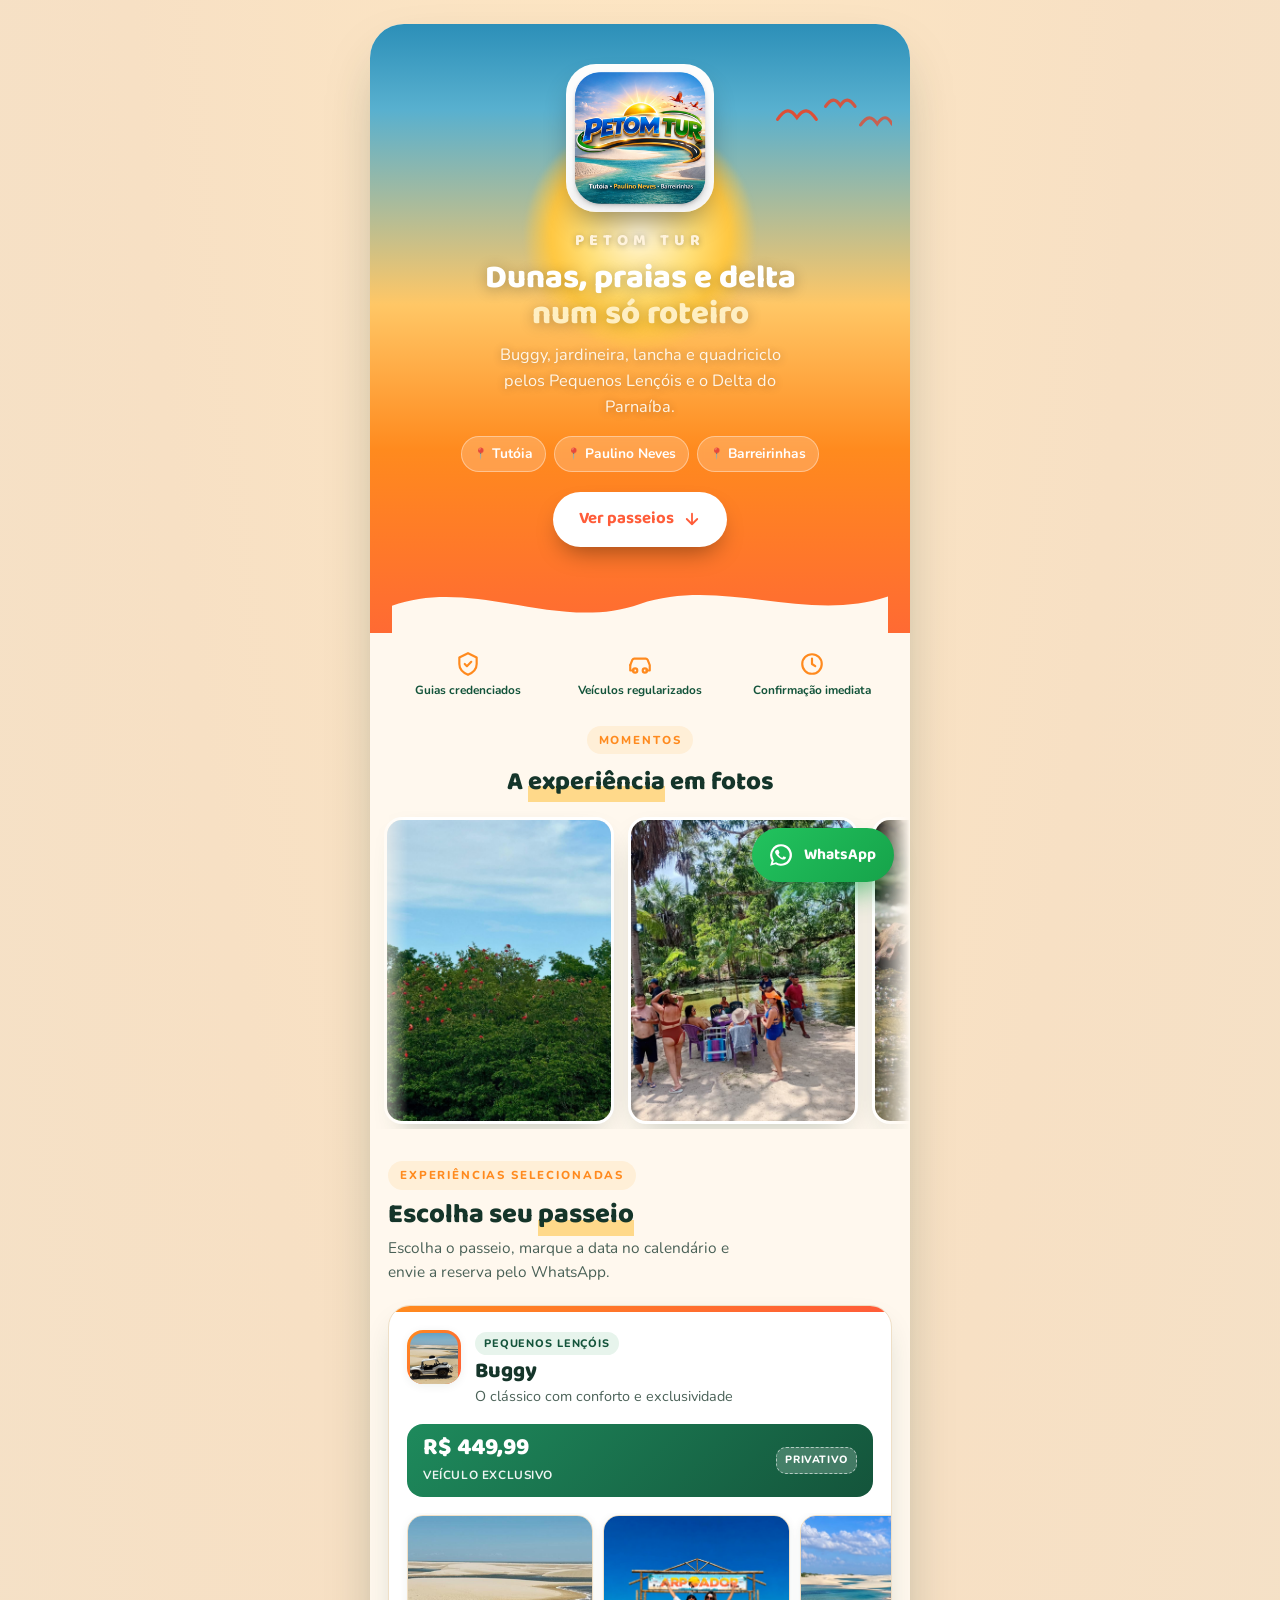
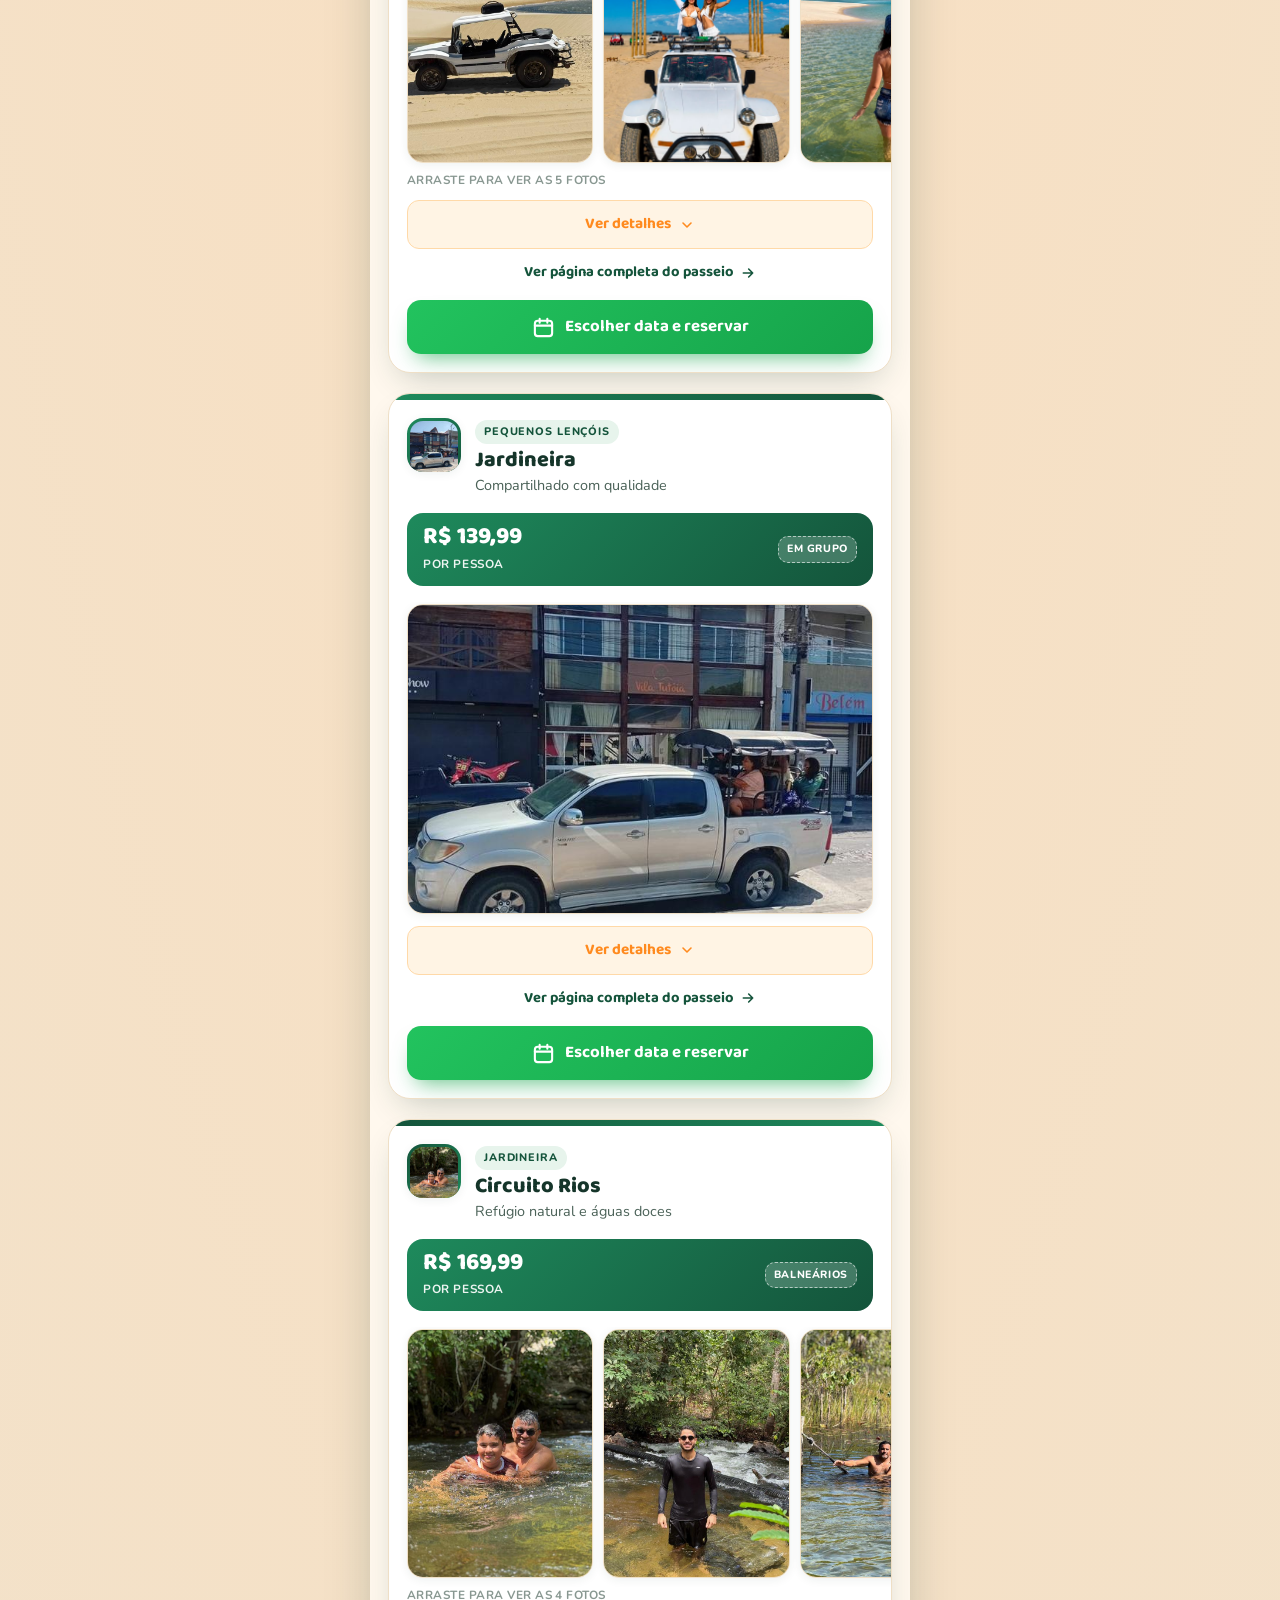
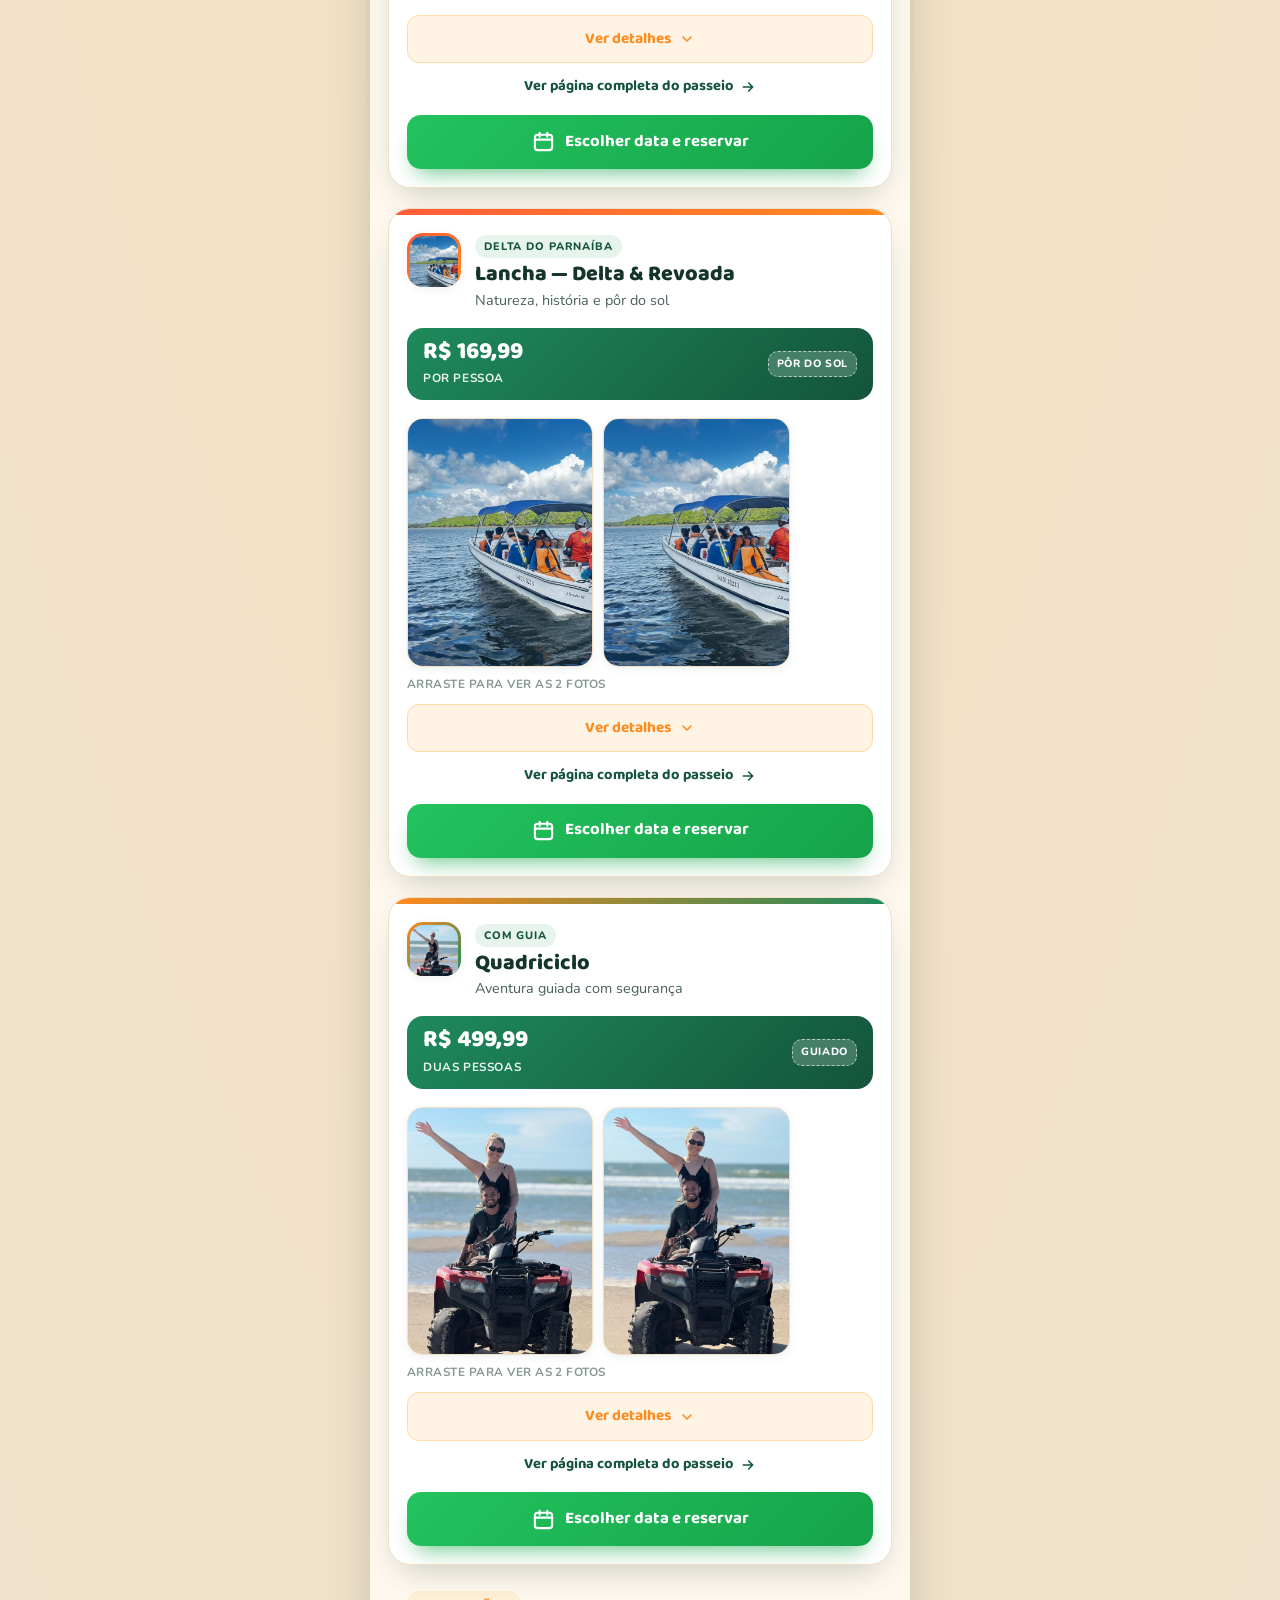
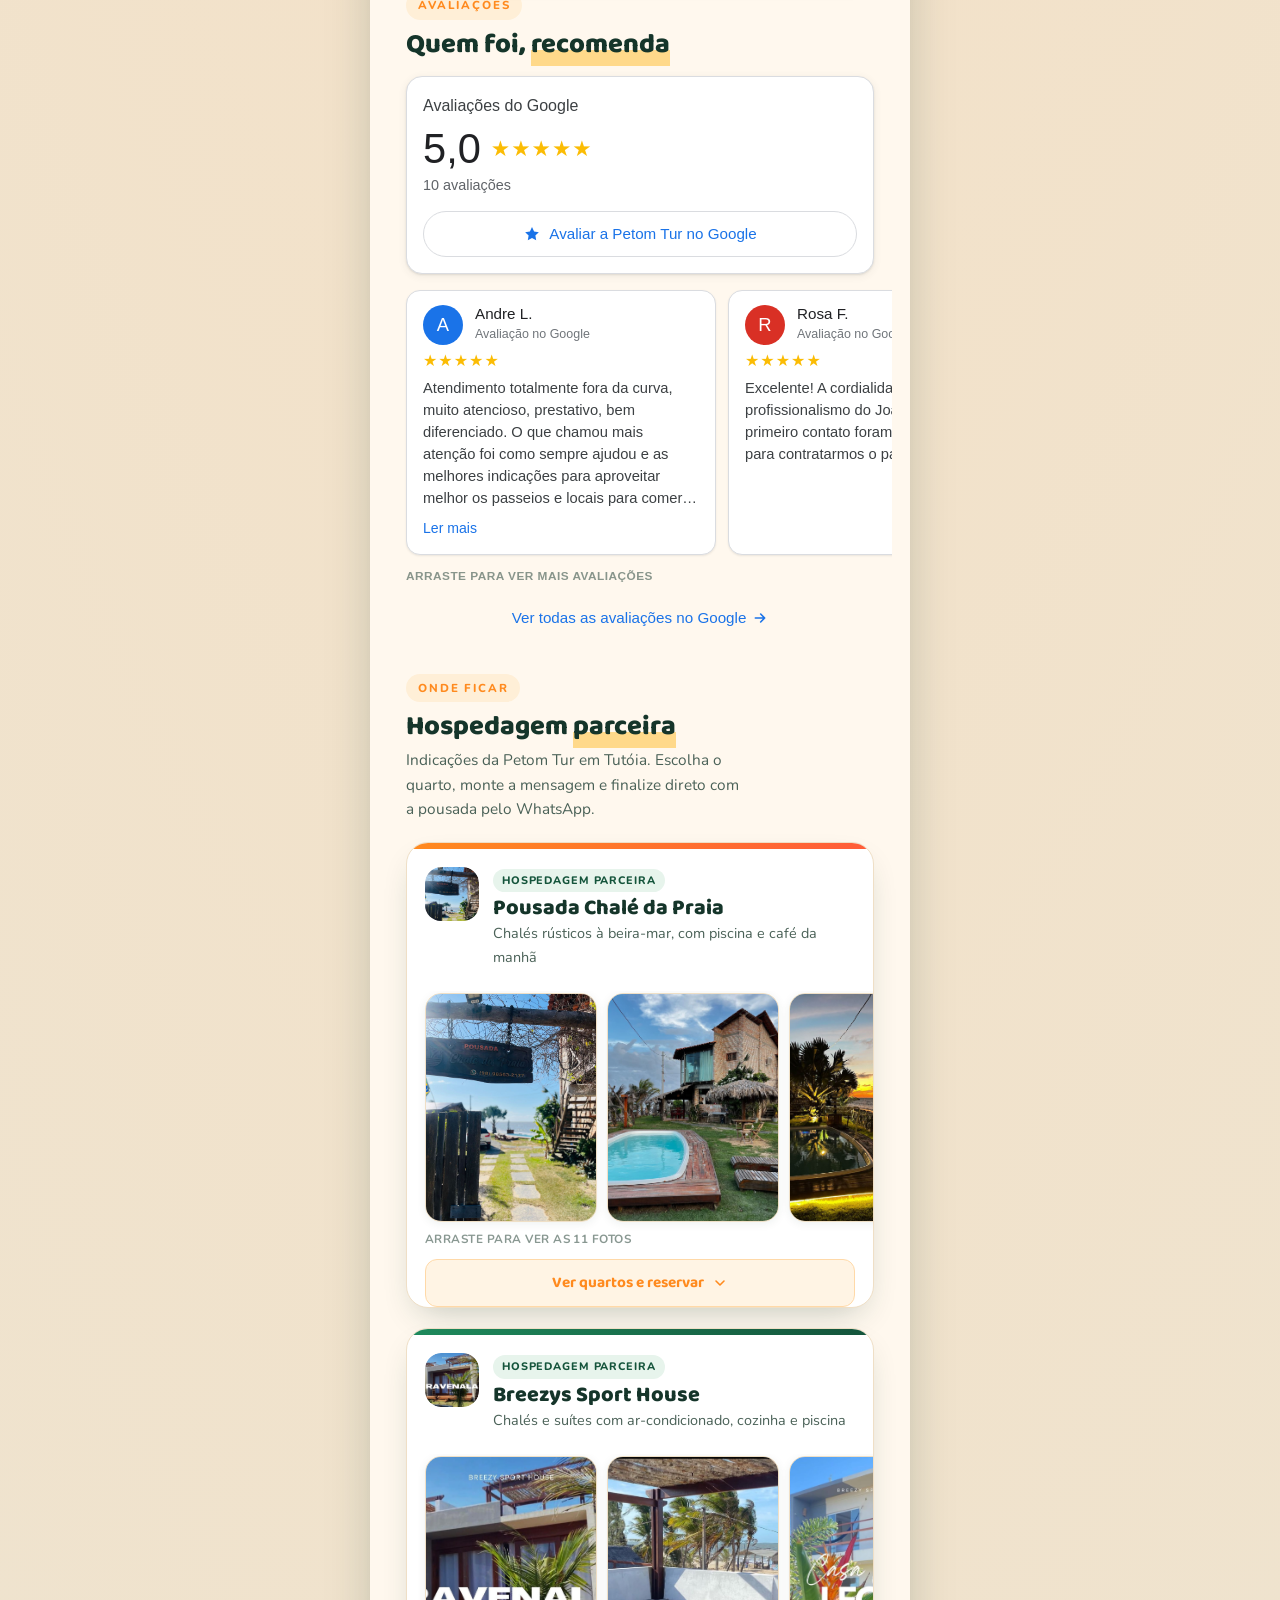
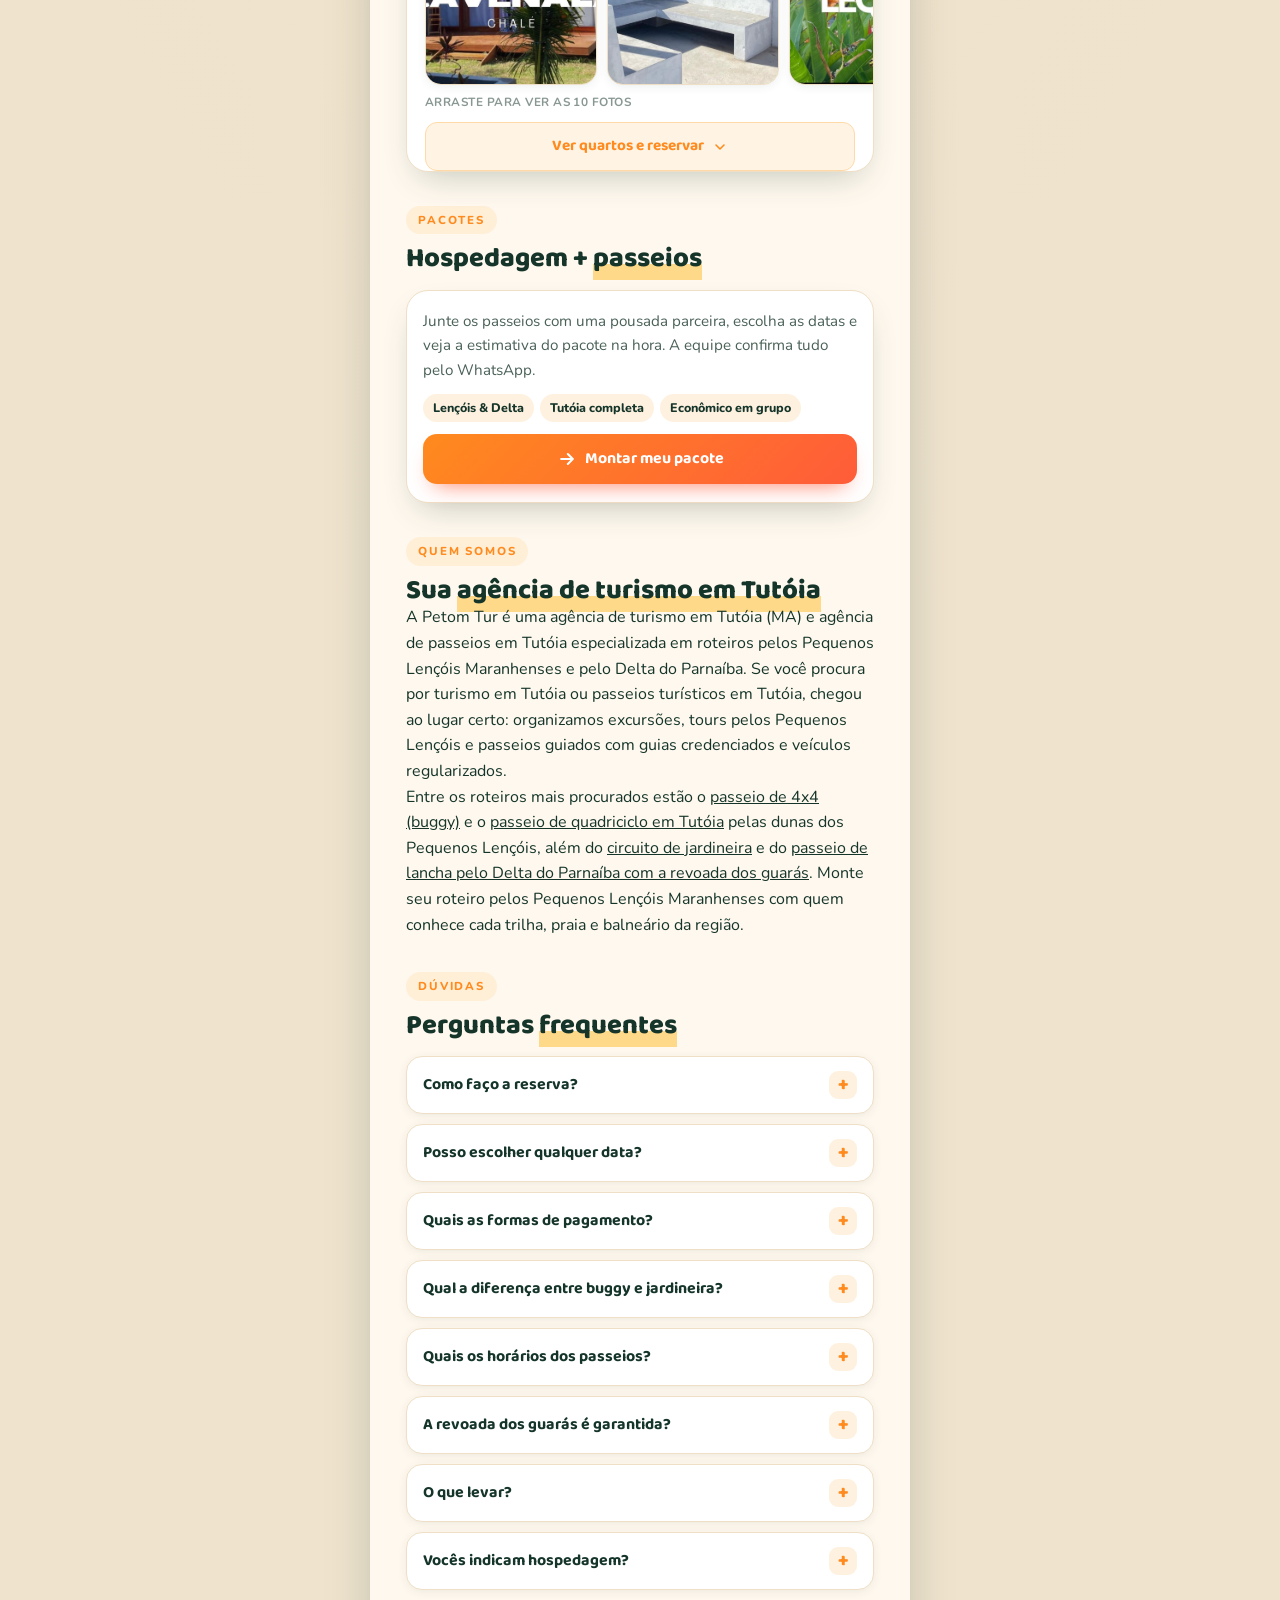
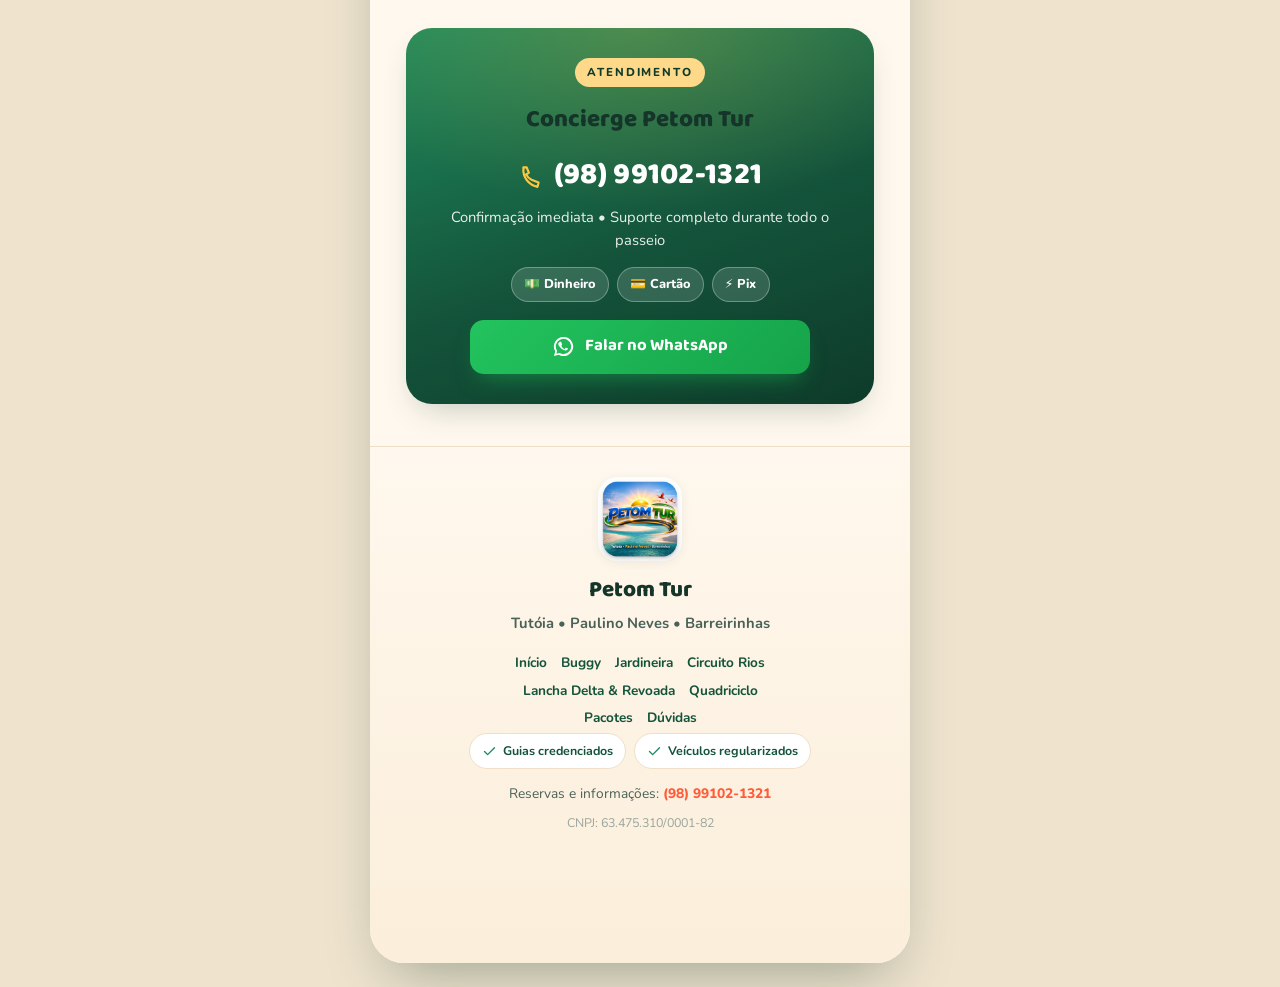
==== commit 6b98ebce: "Avaliações do Google sem API: seção fixa no visual do Google - Remove /api/reviews (Places API) — nã" ====
--- a/index.html
+++ b/index.html
@@ -544,17 +544,22 @@
             <!-- /tours -->
 
             <!-- ============ AVALIAÇÕES GOOGLE ============ -->
-            <section class="section" id="avaliacoes" aria-label="Avaliações dos clientes" data-reviews>
+            <section class="section" id="avaliacoes" aria-label="Avaliações dos clientes no Google" data-reviews>
                 <span class="eyebrow">Avaliações</span>
                 <h2>Quem foi, <span class="u">recomenda</span></h2>
-                <div class="rv__summary" hidden>
-                    <span class="rv__score"></span>
-                    <div><div class="rv__stars"></div><div class="rv__count"></div></div>
-                </div>
-                <div class="rv__list"></div>
-                <div class="rv__btns">
-                    <a class="btn-line" data-maps href="https://www.google.com/maps/search/?api=1&amp;query=Petom%20turismo%20Tut%C3%B3ia&amp;query_place_id=ChIJBeaK3w4L7gcR8xwrpM24xJY" target="_blank" rel="noopener"><svg viewBox="0 0 24 24" fill="none" stroke="currentColor" stroke-width="2.2" stroke-linecap="round" stroke-linejoin="round" aria-hidden="true"><path d="M12 21s7-6.5 7-12a7 7 0 1 0-14 0c0 5.5 7 12 7 12z"/><circle cx="12" cy="9" r="2.4"/></svg>Ver avaliações no Google</a>
-                    <a class="btn-line btn-line--sun" href="https://search.google.com/local/writereview?placeid=ChIJBeaK3w4L7gcR8xwrpM24xJY" target="_blank" rel="noopener"><svg viewBox="0 0 24 24" fill="currentColor" aria-hidden="true"><path d="M12 2.8l2.8 5.8 6.3.9-4.6 4.4 1.1 6.3L12 17.2l-5.6 3 1.1-6.3L2.9 9.5l6.3-.9z"/></svg>Avaliar a Petom Tur no Google</a>
+                <div class="gr">
+                    <div class="gr__head">
+                        <div class="gr__brand"><img class="gr__logo" src="/google-g.svg" alt="" width="26" height="26" onerror="this.remove()"><span>Avaliações do Google</span></div>
+                        <div class="gr__score">
+                            <strong data-gr-rating>5,0</strong>
+                            <span class="gr__stars" data-gr-stars aria-label="Nota 5,0 de 5">★★★★★</span>
+                            <span class="gr__count" data-gr-count>10 avaliações</span>
+                        </div>
+                        <a class="gr__write" href="https://search.google.com/local/writereview?placeid=ChIJBeaK3w4L7gcR8xwrpM24xJY" target="_blank" rel="noopener"><svg viewBox="0 0 24 24" fill="currentColor" aria-hidden="true"><path d="M12 2.8l2.8 5.8 6.3.9-4.6 4.4 1.1 6.3L12 17.2l-5.6 3 1.1-6.3L2.9 9.5l6.3-.9z"/></svg>Avaliar a Petom Tur no Google</a>
+                    </div>
+                    <div class="gr__list" data-gr-list></div>
+                    <p class="gr__hint">Arraste para ver mais avaliações</p>
+                    <a class="gr__all" href="https://www.google.com/maps/search/?api=1&amp;query=Petom%20turismo%20Tut%C3%B3ia&amp;query_place_id=ChIJBeaK3w4L7gcR8xwrpM24xJY" target="_blank" rel="noopener">Ver todas as avaliações no Google <svg viewBox="0 0 24 24" fill="none" stroke="currentColor" stroke-width="2.4" stroke-linecap="round" stroke-linejoin="round" aria-hidden="true"><path d="M5 12h14M13 6l6 6-6 6"/></svg></a>
                 </div>
             </section>
 
--- a/components.css
+++ b/components.css
@@ -157,45 +157,78 @@
 .cal__pick{ margin-top:8px; text-align:center; font-weight:800; font-size:.9rem; color:var(--green-deep); min-height:1.4em; }
 
 /* =========================================================
-   AVALIAÇÕES GOOGLE
-   ========================================================= */
-.rv__summary{
-  display:flex; align-items:center; gap:12px;
-  margin-top:16px; padding:14px 16px;
-  background:var(--card); border:1px solid var(--line);
-  border-radius:18px; box-shadow:var(--shadow-sm);
-}
-.rv__summary[hidden]{ display:none; }
-.rv__score{ font-family:var(--font-display); font-weight:800; font-size:2.2rem; line-height:1; color:var(--ink); }
-.rv__stars{ color:#F5A623; letter-spacing:2px; font-size:1.05rem; line-height:1; }
-.rv__count{ font-size:.86rem; color:var(--ink-soft); font-weight:700; margin-top:4px; }
-.rv__list{
+   AVALIAÇÕES GOOGLE (estáticas — dados em app.js)
+   ========================================================= */
+.gr{
+  margin-top:16px;
+  font-family:Roboto, Arial, "Segoe UI", system-ui, sans-serif;
+  color:#202124;
+}
+.gr__head{
+  background:#fff;
+  border:1px solid #DADCE0;
+  border-radius:16px;
+  padding:16px;
+  box-shadow:0 1px 2px rgba(60,64,67,.12), 0 2px 8px rgba(60,64,67,.08);
+}
+.gr__brand{ display:flex; align-items:center; gap:10px; font-size:1rem; font-weight:500; color:#3C4043; }
+.gr__logo{ width:26px; height:26px; flex:0 0 auto; }
+.gr__score{ display:flex; align-items:center; flex-wrap:wrap; gap:4px 10px; margin-top:10px; }
+.gr__score strong{ font-size:2.6rem; font-weight:400; line-height:1; color:#202124; }
+.gr__stars{ color:#FBBC04; font-size:1.35rem; letter-spacing:1px; line-height:1; }
+.gr__count{ width:100%; font-size:.9rem; color:#5F6368; }
+.gr__write{
+  display:flex; align-items:center; justify-content:center; gap:8px;
+  margin-top:14px; min-height:46px;
+  border:1px solid #DADCE0; border-radius:999px;
+  color:#1A73E8; font-weight:500; font-size:.95rem; background:#fff;
+}
+.gr__write:hover{ background:#F1F6FE; }
+.gr__write svg{ width:18px; height:18px; }
+
+.gr__list{
   display:flex; gap:12px;
-  margin:14px -18px 0; padding:2px 18px 10px;
+  margin:14px -18px 0; padding:2px 18px 12px;
   overflow-x:auto; scroll-snap-type:x mandatory; scroll-padding-inline:18px;
   scrollbar-width:none; -webkit-overflow-scrolling:touch;
 }
-.rv__list::-webkit-scrollbar{ display:none; }
-.rv__list:empty{ display:none; }
-.rv{
-  flex:0 0 auto; width:min(82%, 300px);
+.gr__list::-webkit-scrollbar{ display:none; }
+.gr__list:empty{ display:none; }
+.gr-card{
+  flex:0 0 auto; width:min(84%, 310px);
   scroll-snap-align:start;
-  background:var(--card); border:1px solid var(--line);
-  border-radius:18px; padding:14px 16px;
-  box-shadow:var(--shadow-sm);
   display:flex; flex-direction:column; gap:8px;
-}
-.rv__who{ display:flex; align-items:center; gap:10px; }
-.rv__ava{ width:38px; height:38px; border-radius:50%; object-fit:cover; background:var(--sand-2); flex:0 0 auto; }
-.rv__ava--txt{ display:grid; place-items:center; font-weight:800; color:var(--green-deep); }
-.rv__name{ font-weight:800; font-size:.92rem; line-height:1.2; }
-.rv__when{ font-size:.76rem; color:var(--ink-soft); }
-.rv__text{
-  font-size:.92rem; color:var(--ink-soft);
-  display:-webkit-box; -webkit-line-clamp:7; -webkit-box-orient:vertical; overflow:hidden;
-}
-.rv__src{ font-size:.74rem; color:var(--ink-soft); margin-top:2px; text-align:right; }
-.rv__btns{ display:flex; flex-direction:column; gap:10px; margin-top:12px; }
+  background:#fff; border:1px solid #DADCE0; border-radius:14px;
+  padding:14px 16px;
+  box-shadow:0 1px 2px rgba(60,64,67,.10);
+}
+.gr-card__top{ display:flex; align-items:center; gap:12px; }
+.gr-ava{
+  width:40px; height:40px; border-radius:50%; flex:0 0 auto;
+  display:grid; place-items:center;
+  color:#fff; font-size:1.15rem; font-weight:500;
+}
+.gr-name{ font-size:.95rem; font-weight:500; color:#202124; line-height:1.2; }
+.gr-meta{ font-size:.78rem; color:#70757A; margin-top:1px; }
+.gr-card .gr__stars{ font-size:1rem; }
+.gr-text{
+  font-size:.92rem; line-height:1.5; color:#3C4043;
+  display:-webkit-box; -webkit-line-clamp:6; -webkit-box-orient:vertical; overflow:hidden;
+}
+.gr-card.is-open .gr-text{ -webkit-line-clamp:unset; display:block; }
+.gr-more{
+  align-self:flex-start; border:0; background:none; padding:0;
+  color:#1A73E8; font:inherit; font-size:.88rem; font-weight:500; cursor:pointer;
+}
+.gr-more[hidden]{ display:none; }
+.gr__hint{ font-size:.74rem; font-weight:700; letter-spacing:.04em; text-transform:uppercase; color:var(--ink-soft); opacity:.65; }
+.gr__all{
+  display:flex; align-items:center; justify-content:center; gap:6px;
+  margin-top:10px; min-height:44px;
+  color:#1A73E8; font-weight:500; font-size:.95rem;
+}
+.gr__all svg{ width:16px; height:16px; }
+
 .btn-line{
   display:flex; align-items:center; justify-content:center; gap:8px;
   min-height:50px; padding:0 16px;
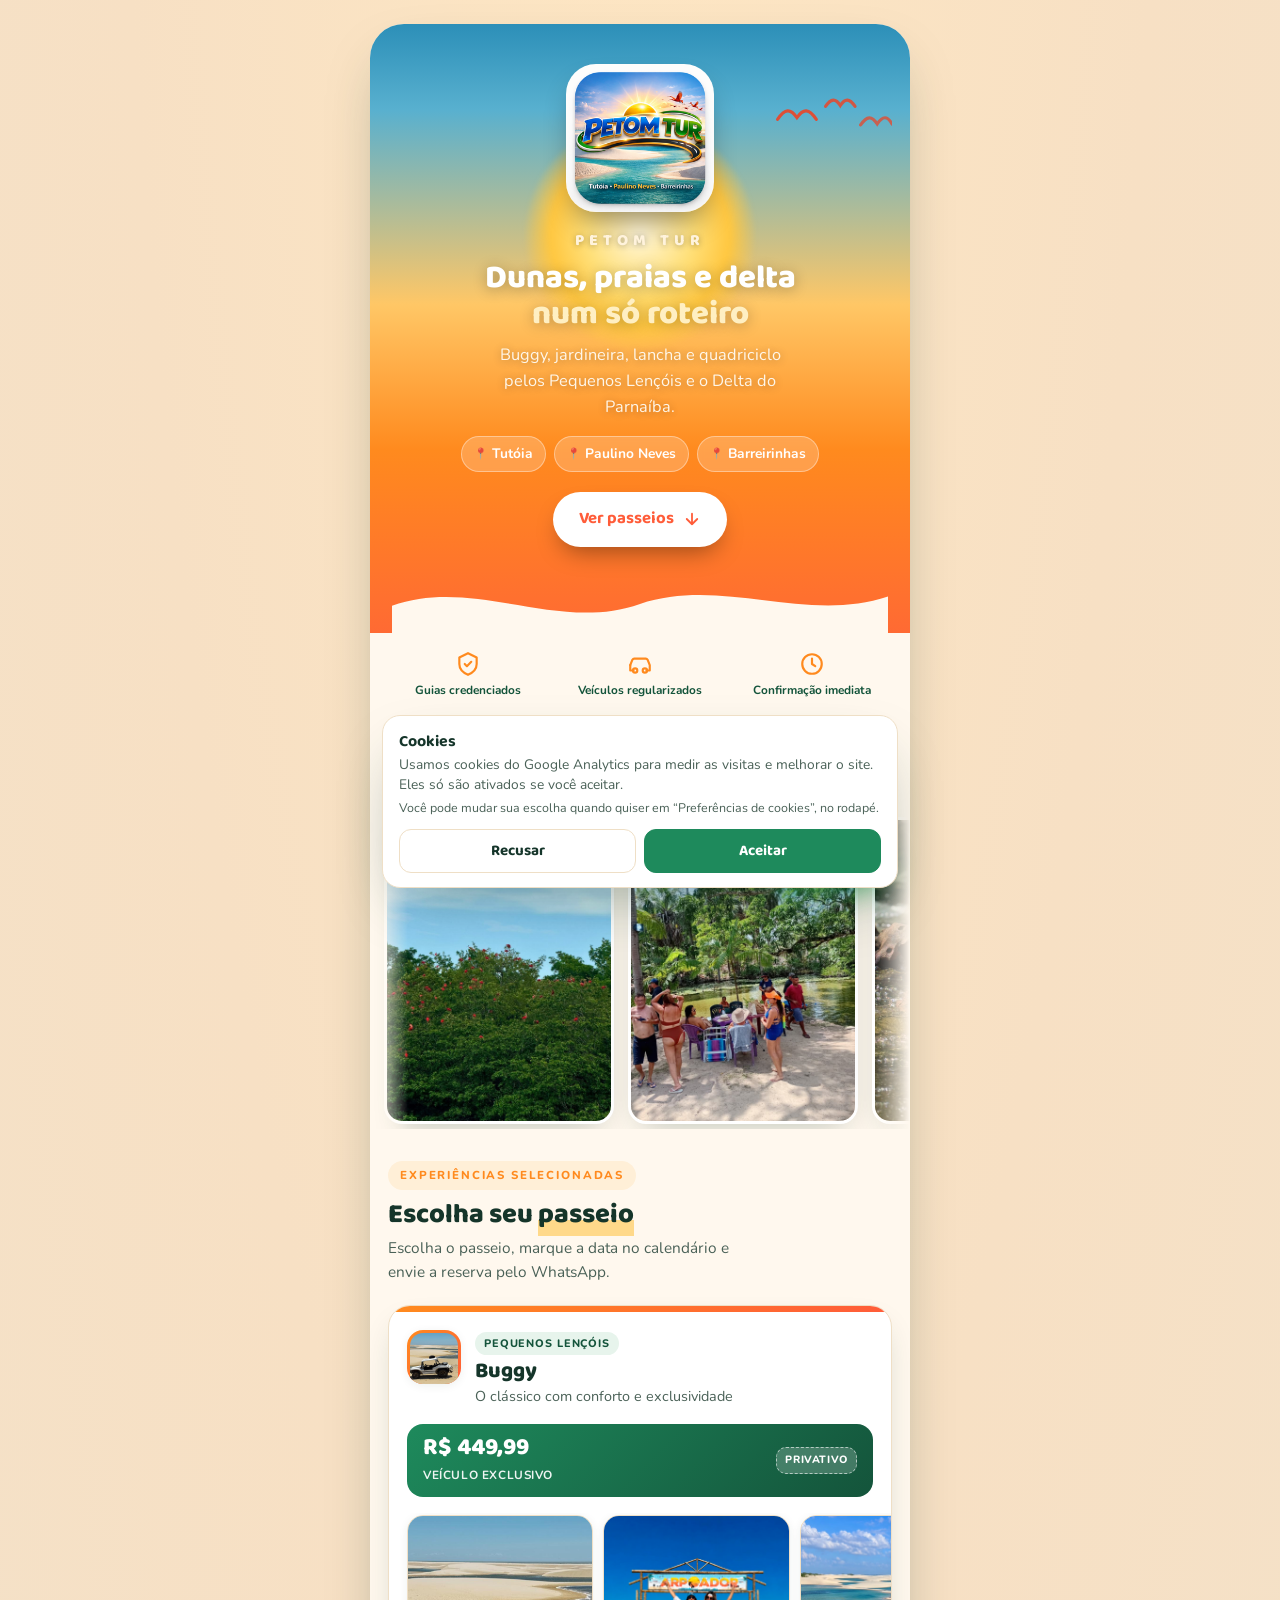
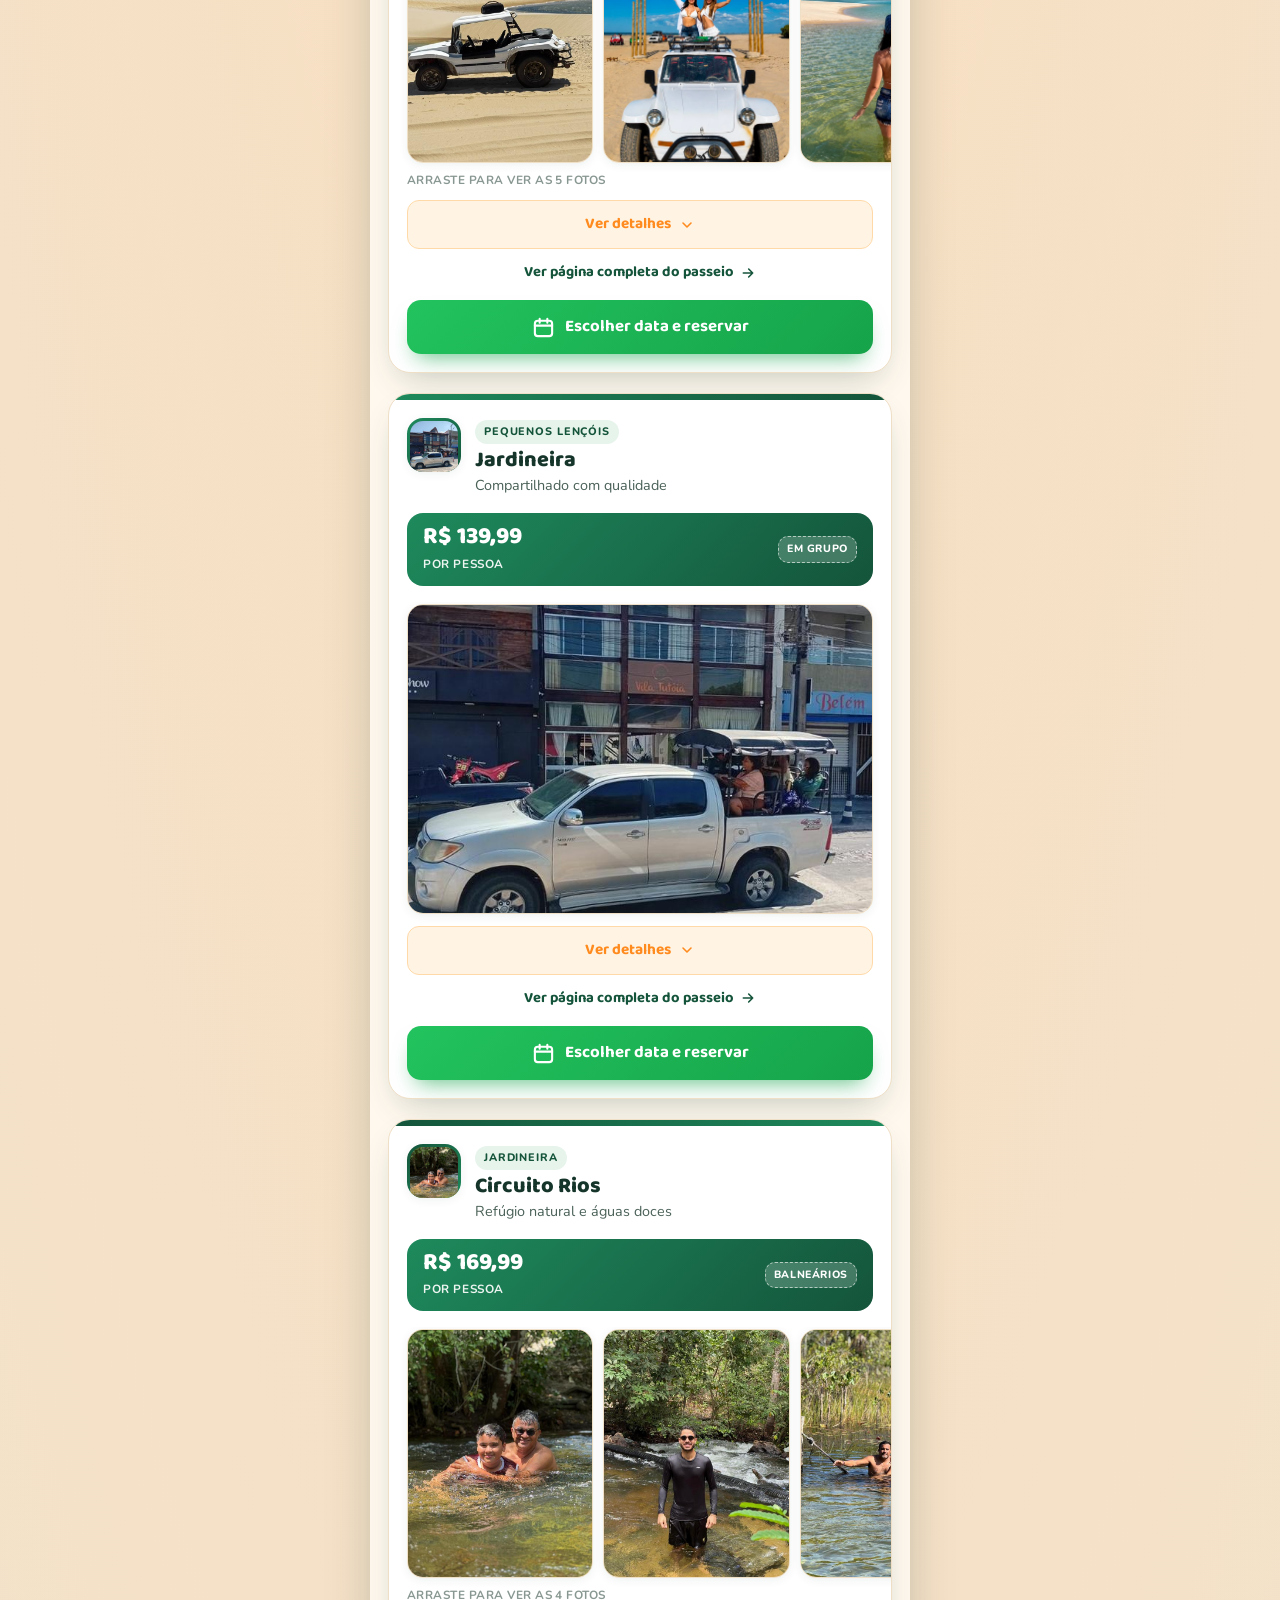
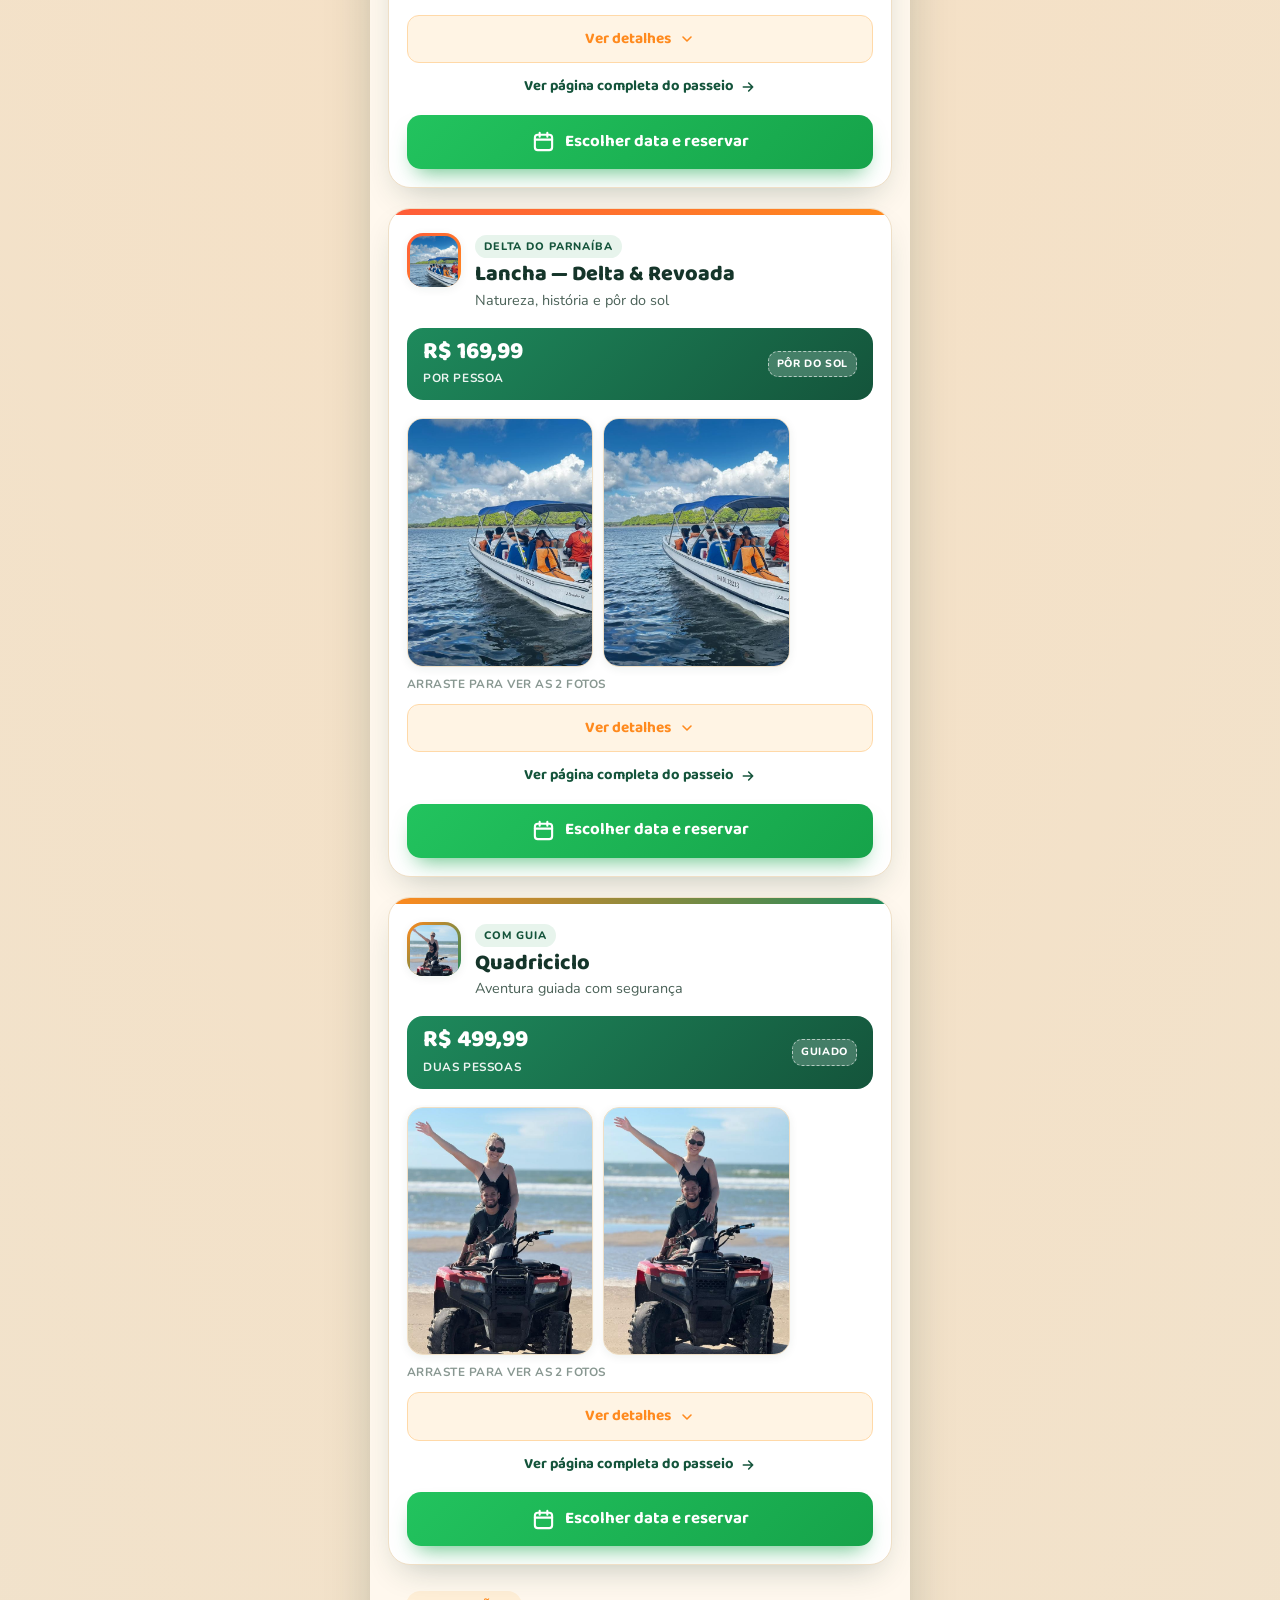
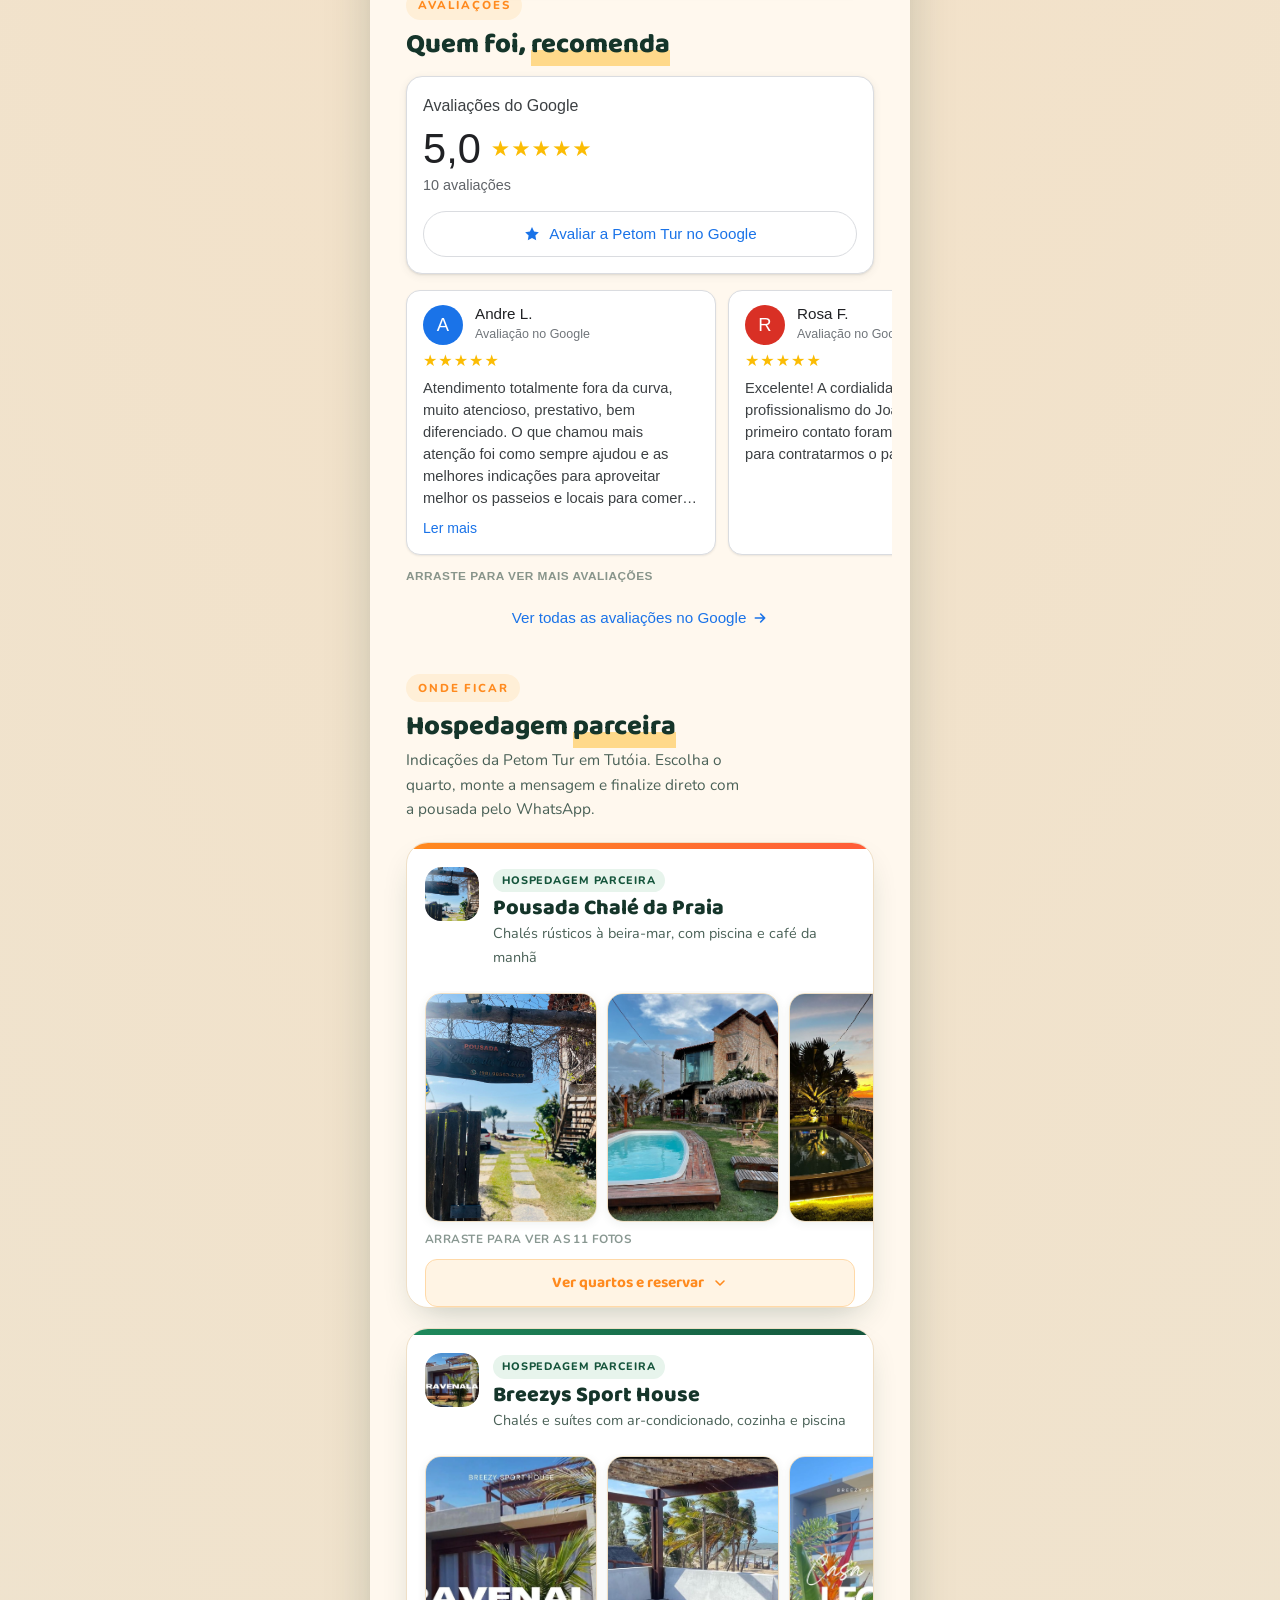
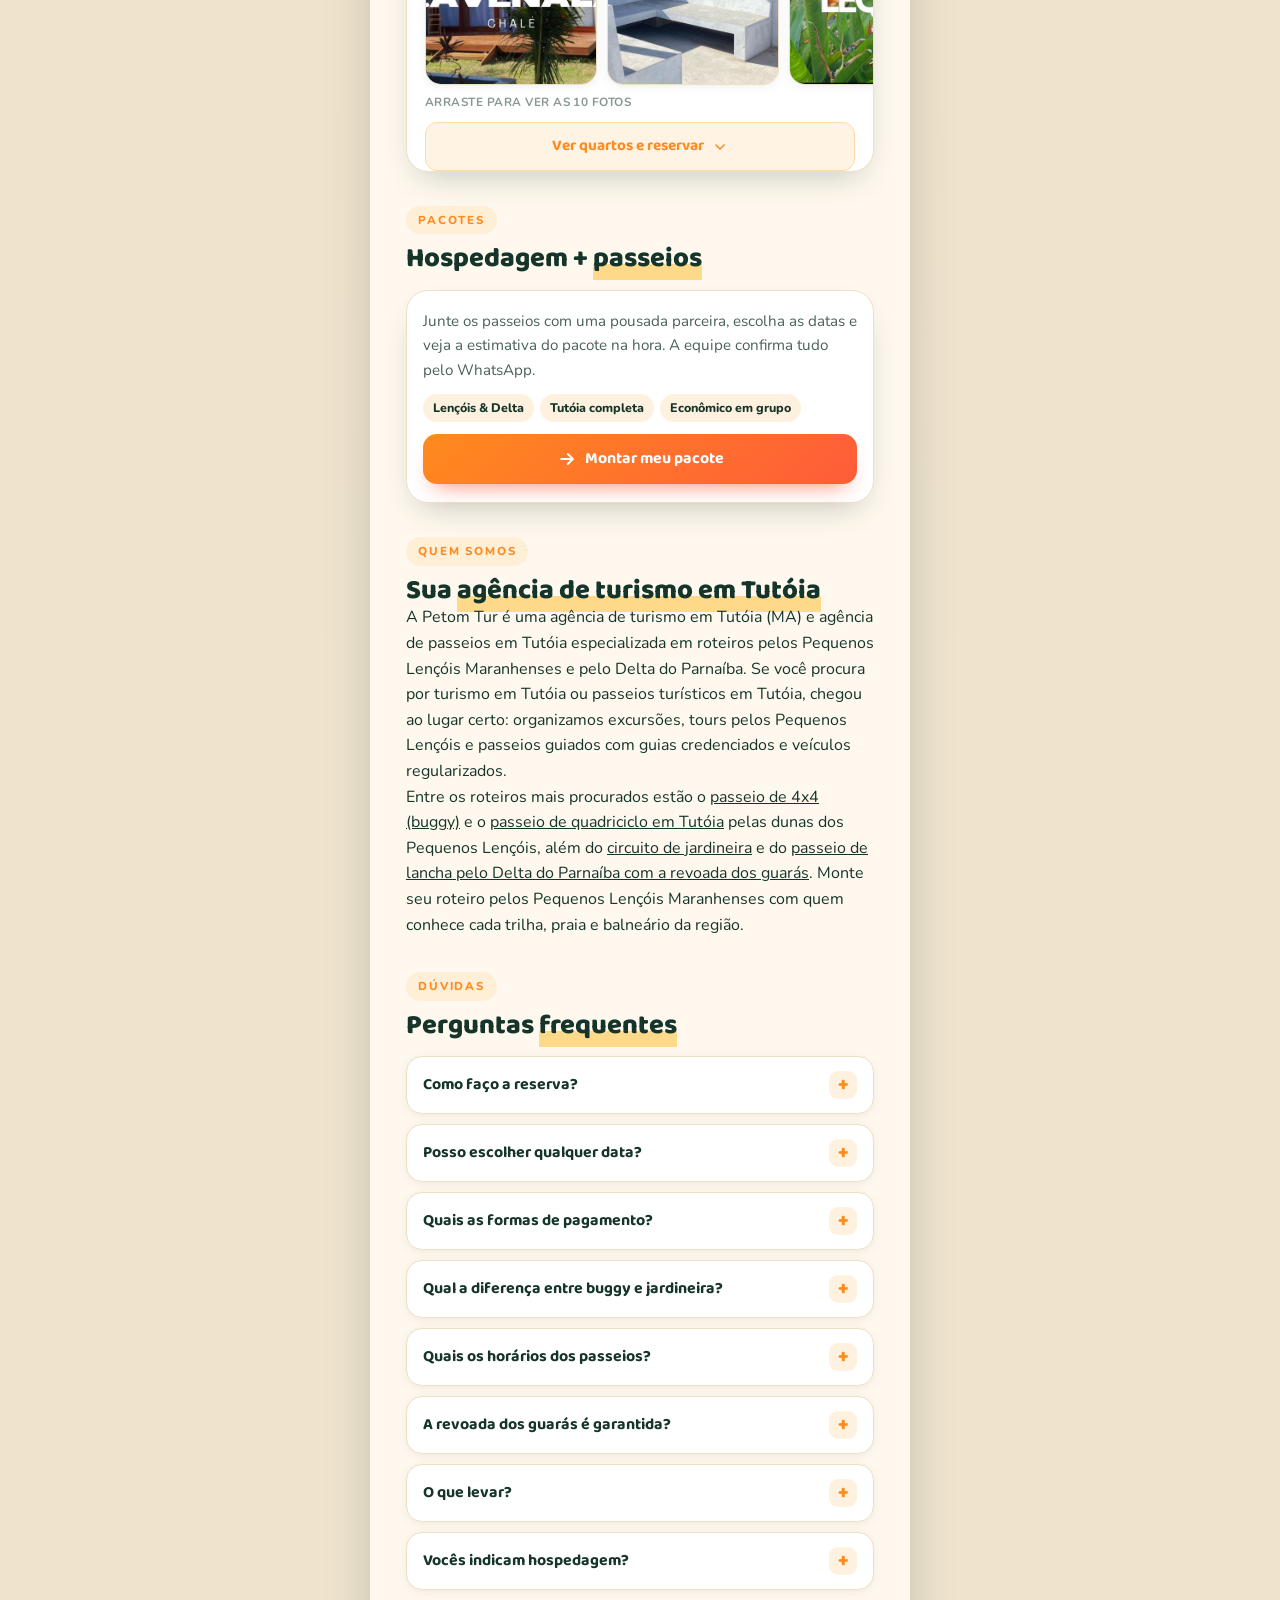
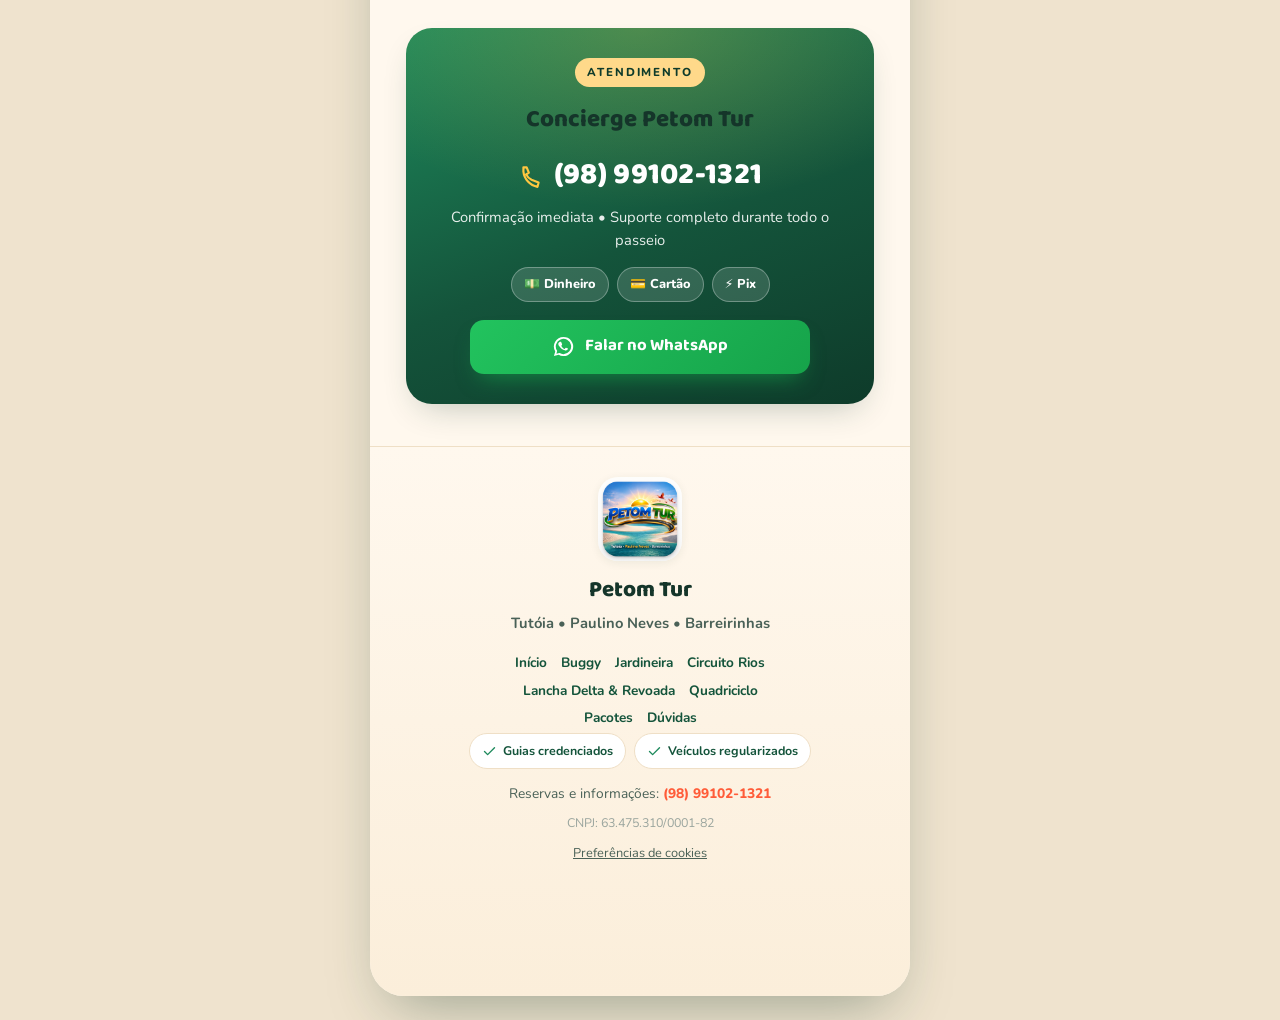
==== commit 6ef70fd7: "Aviso de cookies (LGPD): Analytics só carrega após "Aceitar" - gtag.js deixa de carregar direto; car" ====
--- a/index.html
+++ b/index.html
@@ -2,6 +2,27 @@
 <html lang="pt-BR">
 
 <head>
+    <!-- Google tag (gtag.js) — só carrega depois que o visitante aceita os cookies (LGPD) -->
+    <script>
+      window.dataLayer = window.dataLayer || [];
+      function gtag(){dataLayer.push(arguments);}
+      (function () {
+        var aceito = false;
+        try { aceito = localStorage.getItem('petom_cookies') === 'aceito'; } catch (e) {}
+        window.petomGA = function () {
+          if (window.petomGA.ok) return;
+          window.petomGA.ok = true;
+          var s = document.createElement('script');
+          s.async = true;
+          s.src = 'https://www.googletagmanager.com/gtag/js?id=G-R9DDHQGJYB';
+          document.head.appendChild(s);
+        };
+        gtag('consent', 'default', { analytics_storage: aceito ? 'granted' : 'denied', ad_storage: 'denied', ad_user_data: 'denied', ad_personalization: 'denied' });
+        gtag('js', new Date());
+        gtag('config', 'G-R9DDHQGJYB');
+        if (aceito) window.petomGA();
+      })();
+    </script>
     <meta charset="UTF-8">
     <meta name="viewport" content="width=device-width, initial-scale=1, viewport-fit=cover">
     <title>Petom Tur — Agência de Passeios em Tutóia MA | Pequenos Lençóis Maranhenses</title>
@@ -926,6 +947,7 @@
 
             <p class="foot__line">Reservas e informações: <a href="tel:+5598991021321">(98) 99102-1321</a></p>
             <p class="foot__cnpj">CNPJ: 63.475.310/0001-82</p>
+            <button type="button" class="foot__cookies" data-cookies>Preferências de cookies</button>
         </footer>
 
         <!-- ============ BOTÃO FLUTUANTE ============ -->
--- a/components.css
+++ b/components.css
@@ -424,6 +424,36 @@
 .pk-teaser p{ color:var(--ink-soft); font-size:.95rem; }
 .pk-teaser .btn-line{ margin-top:12px; }
 
+/* =========================================================
+   AVISO DE COOKIES
+   ========================================================= */
+.ck{
+  position:fixed; z-index:70;
+  left:50%; transform:translateX(-50%);
+  bottom:max(12px, env(safe-area-inset-bottom));
+  width:min(calc(100% - 24px), 516px);
+  padding:14px 16px;
+  background:#fff; border:1px solid var(--line); border-radius:18px;
+  box-shadow:var(--shadow-lg);
+  animation:bkIn .25s ease;
+}
+.ck__txt{ font-size:.86rem; color:var(--ink-soft); line-height:1.45; }
+.ck__txt strong{ display:block; font-family:var(--font-display); font-size:1rem; color:var(--ink); margin-bottom:2px; }
+.ck__txt span{ display:block; margin-top:4px; font-size:.78rem; }
+.ck__btns{ display:flex; gap:8px; margin-top:12px; }
+.ck__btn{
+  flex:1 1 0; min-height:44px; border-radius:12px; cursor:pointer;
+  font-family:var(--font-display); font-weight:700; font-size:.95rem;
+}
+.ck__btn--no{ background:#fff; border:1.5px solid var(--line); color:var(--ink); }
+.ck__btn--ok{ background:var(--green); border:1.5px solid var(--green); color:#fff; }
+.ck__btn:focus-visible{ outline:2px solid var(--sun); outline-offset:2px; }
+.foot__cookies{
+  margin-top:10px; border:0; background:none; cursor:pointer;
+  font:inherit; font-size:.8rem; color:var(--ink-soft); text-decoration:underline;
+}
+
 @media (prefers-reduced-motion:reduce){
+  .ck{ animation:none; }
   .bk[open]{ animation:none; }
 }
